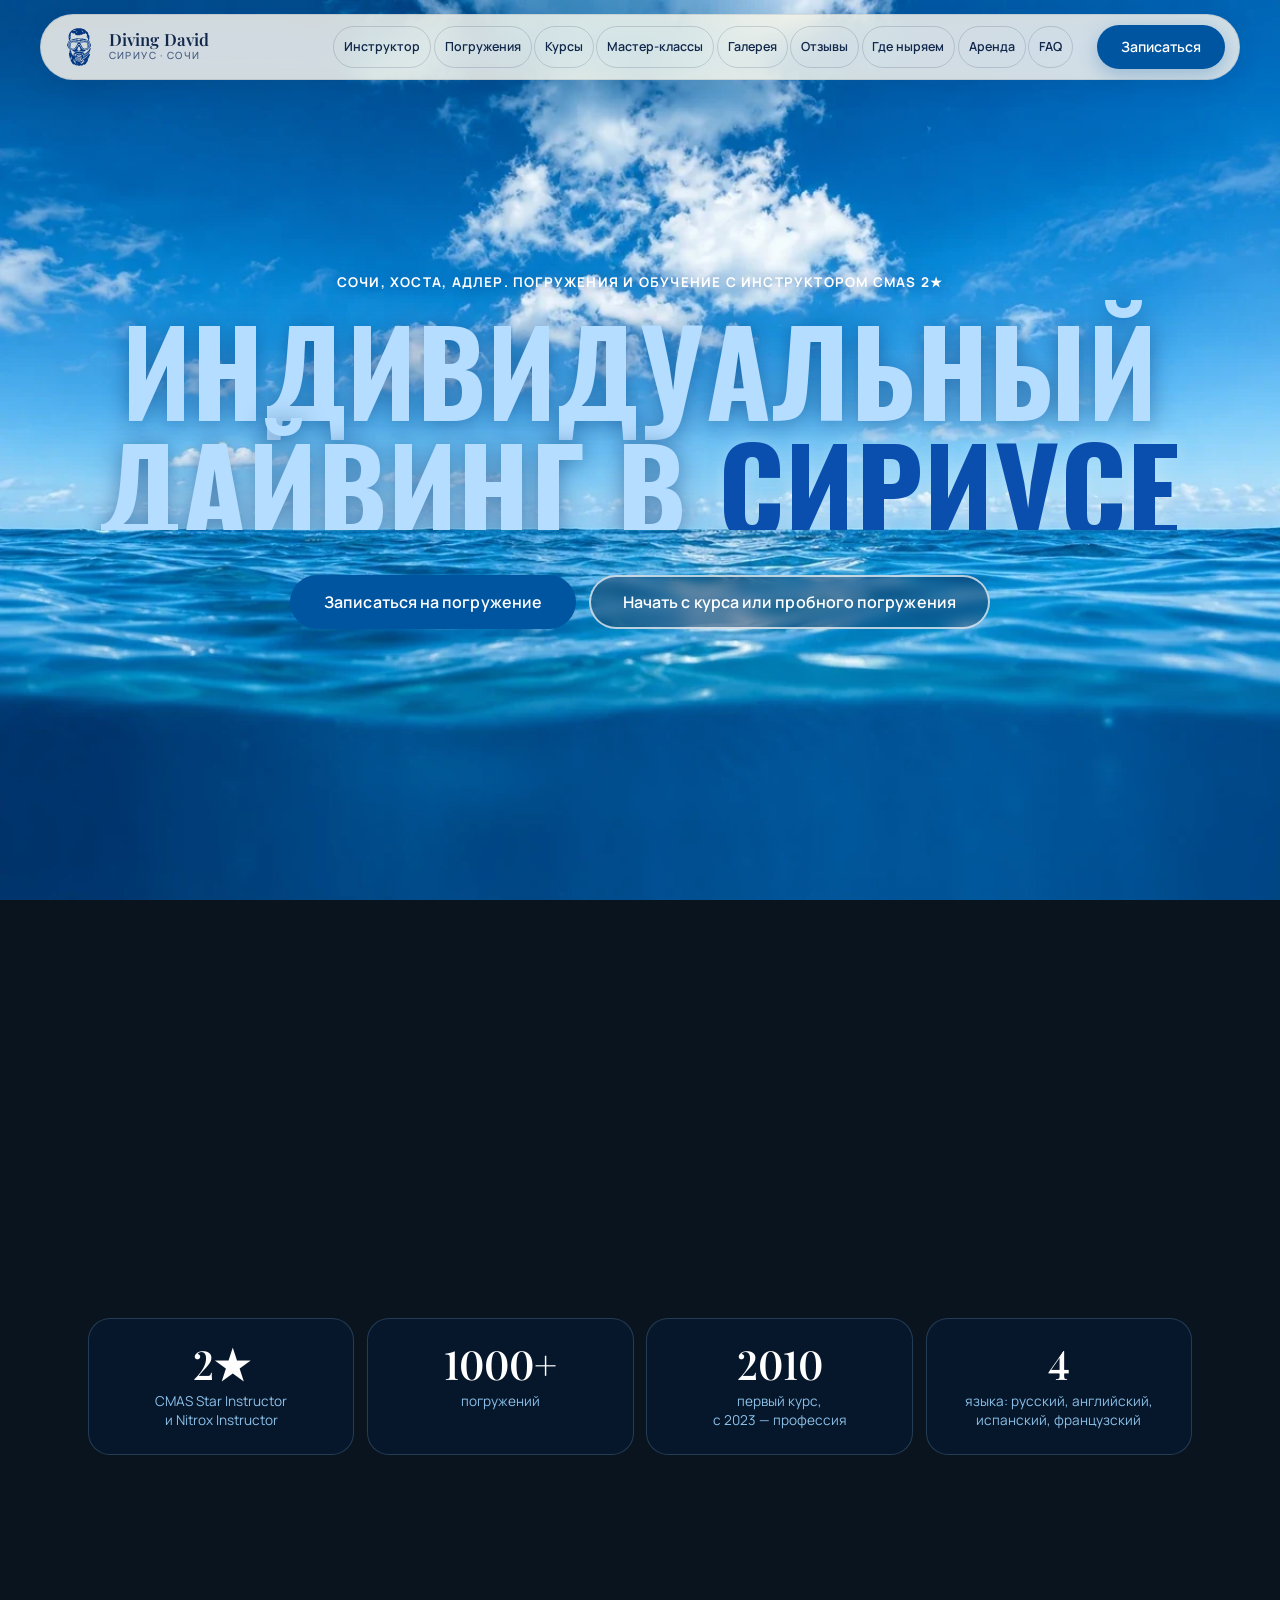
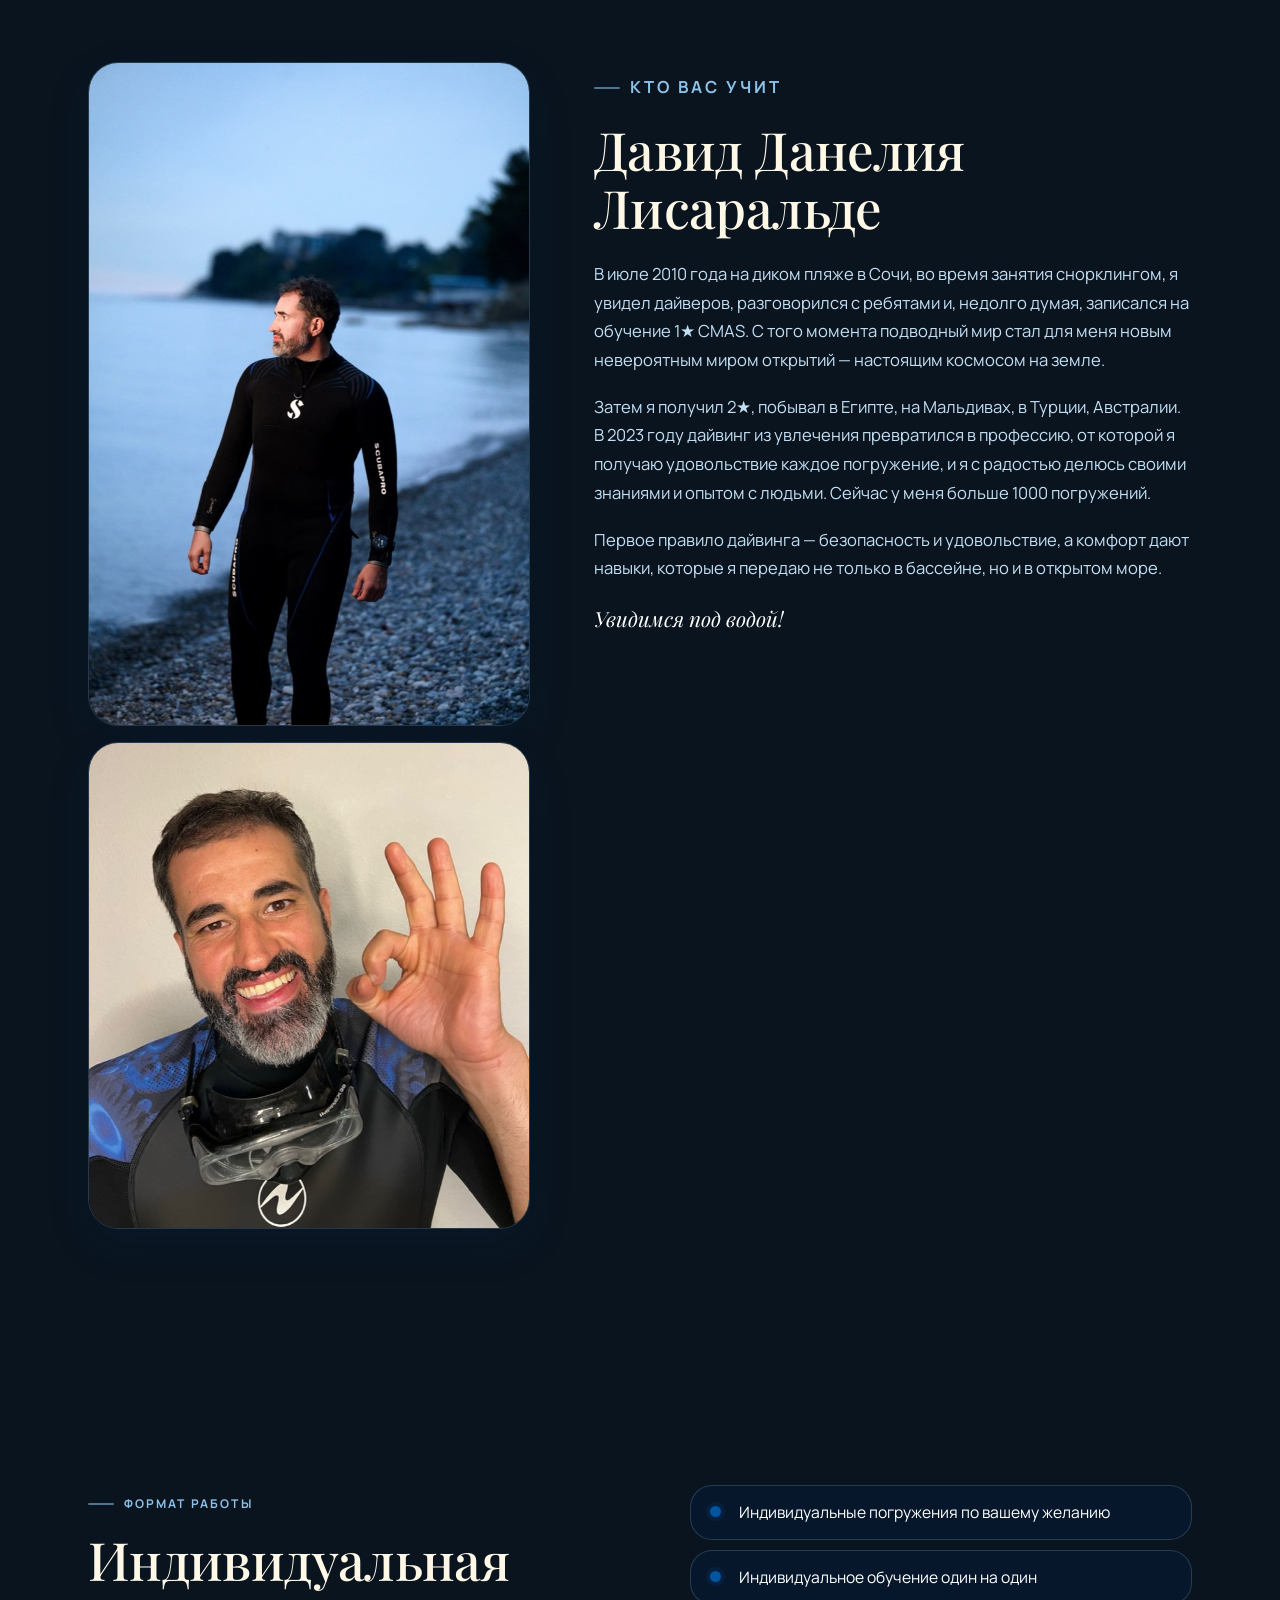
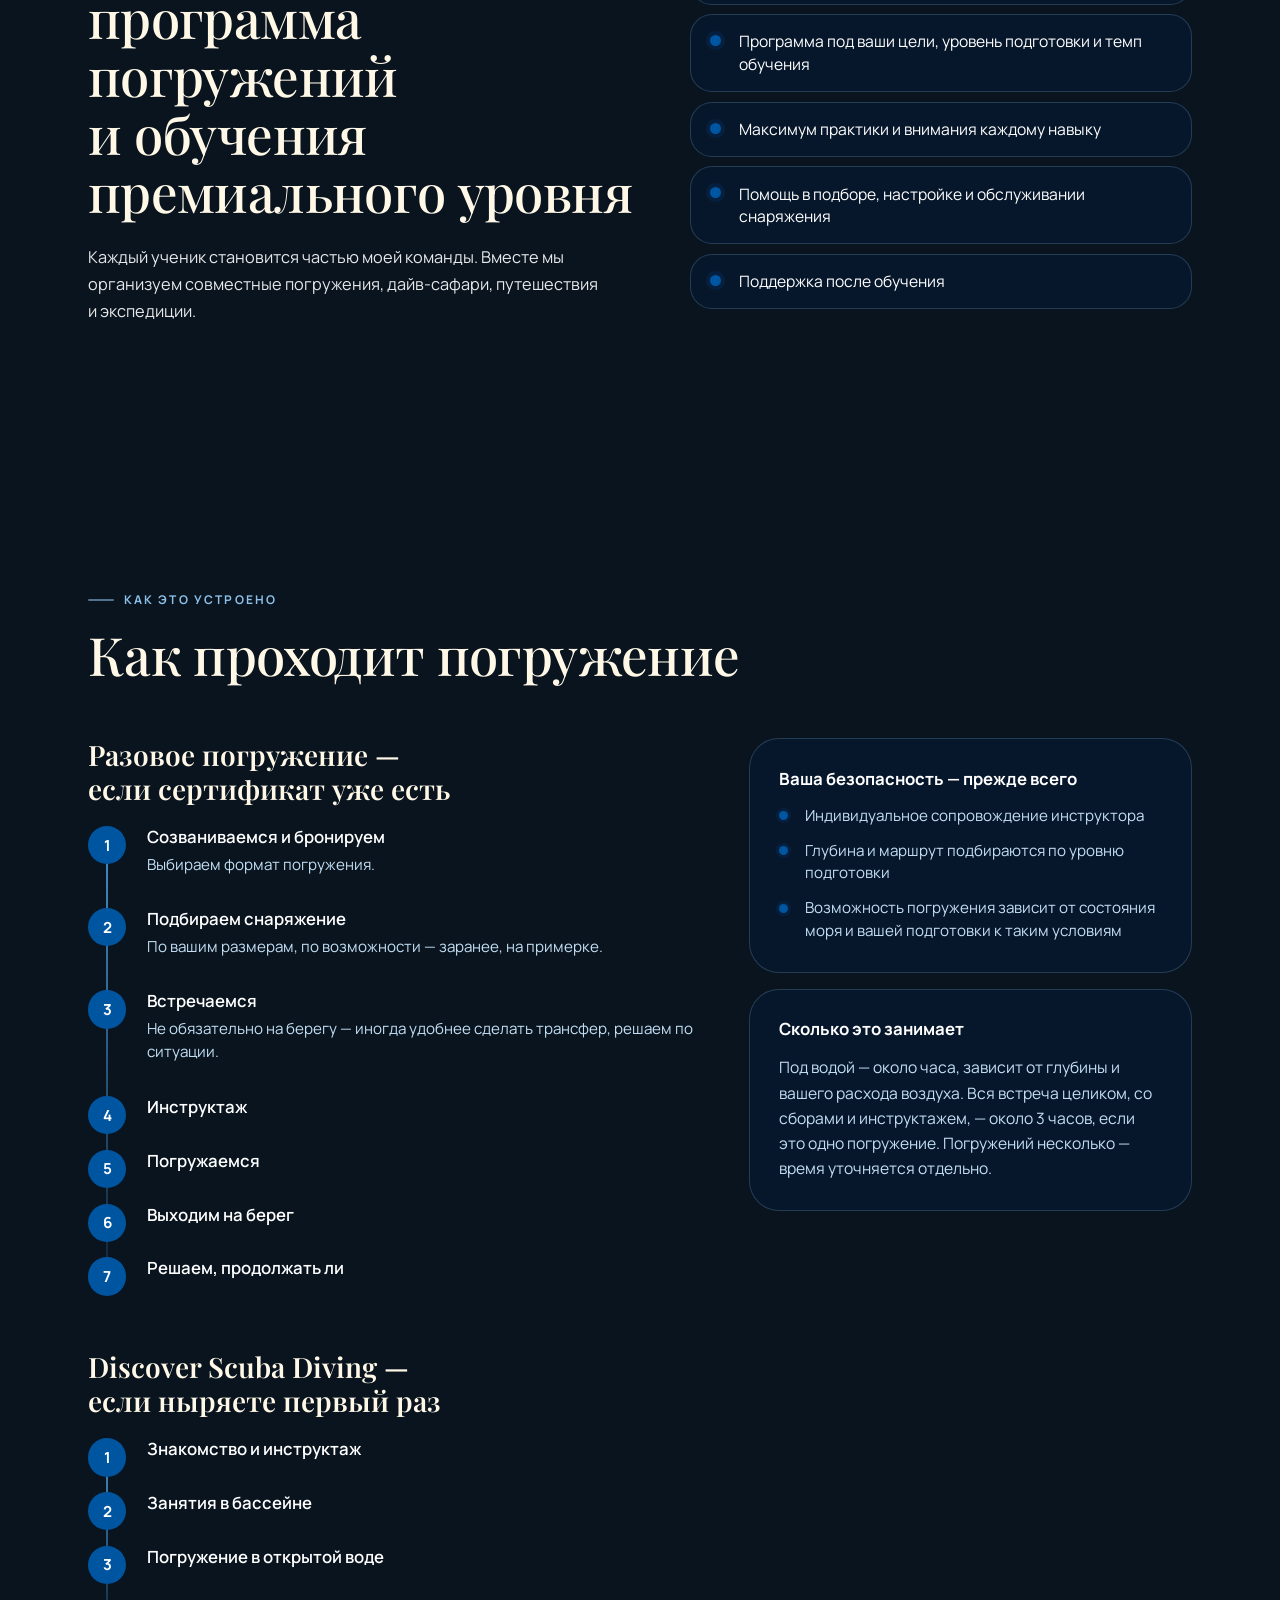
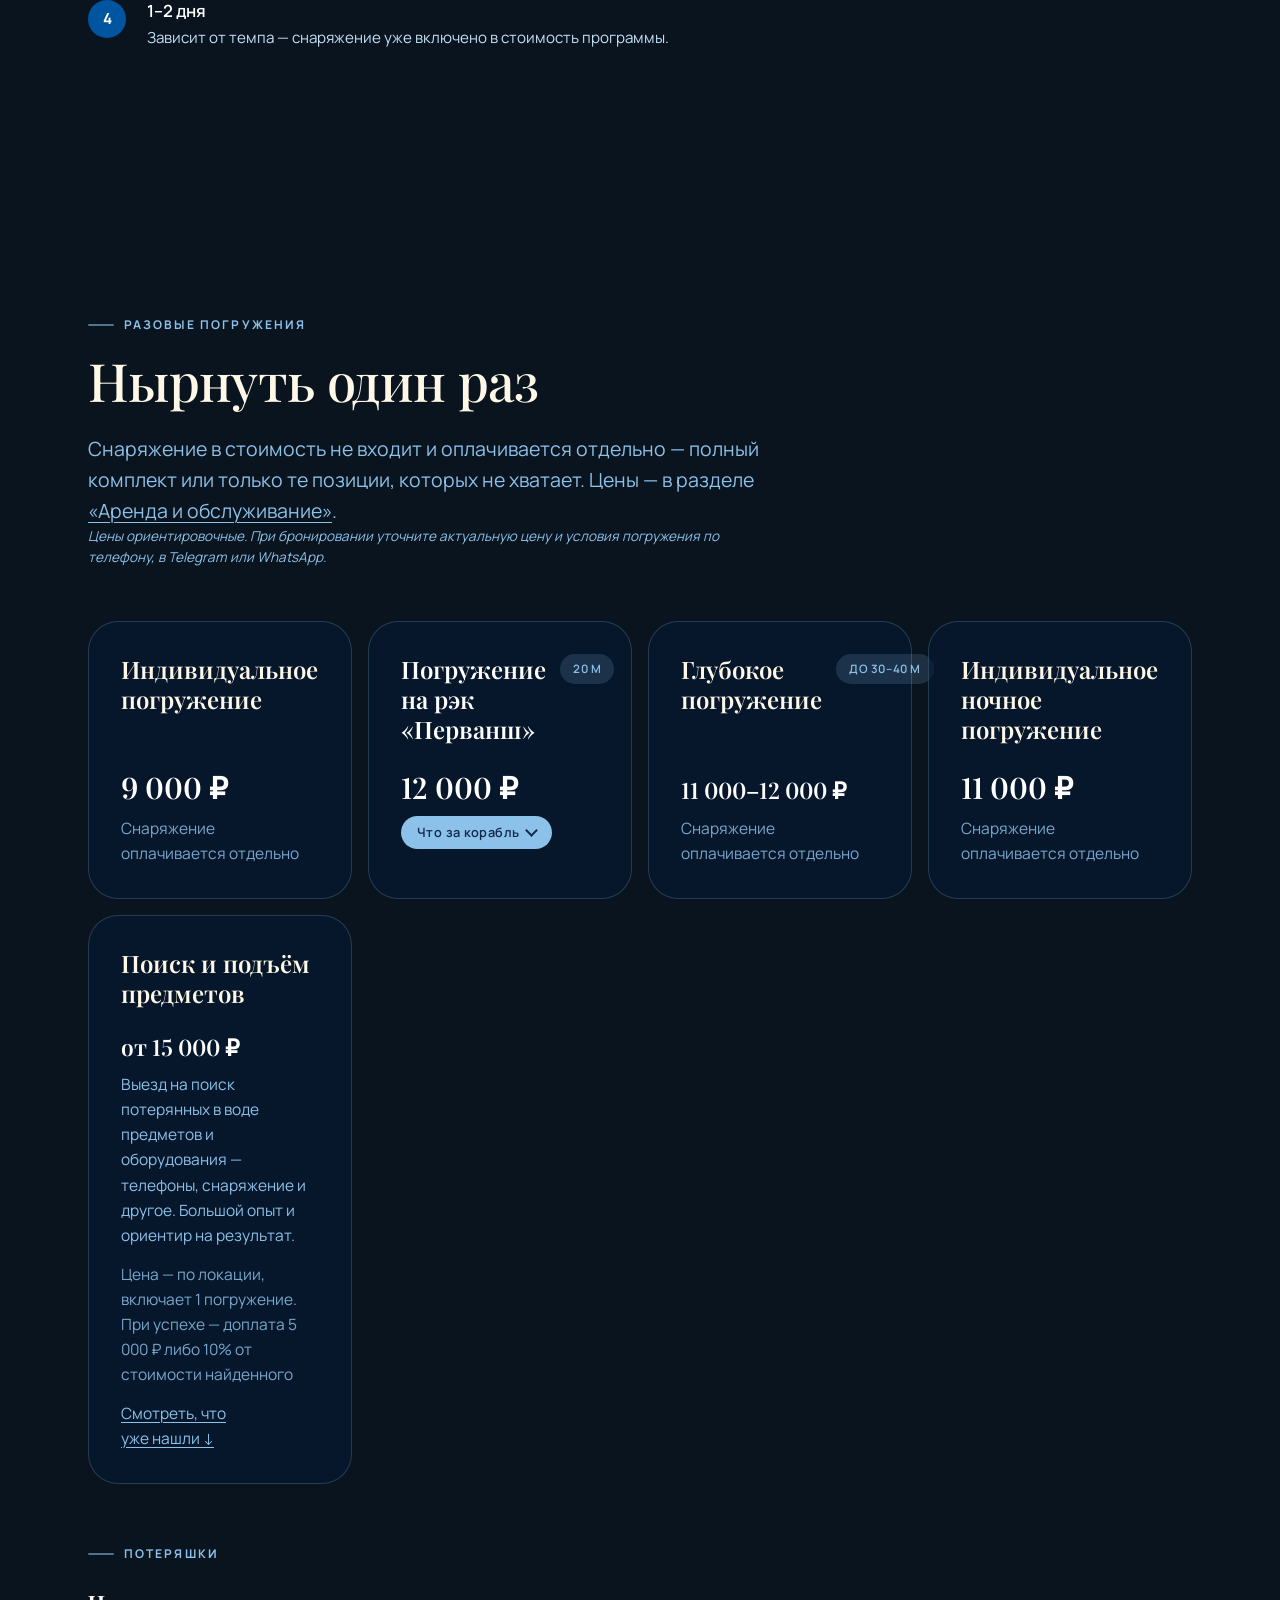
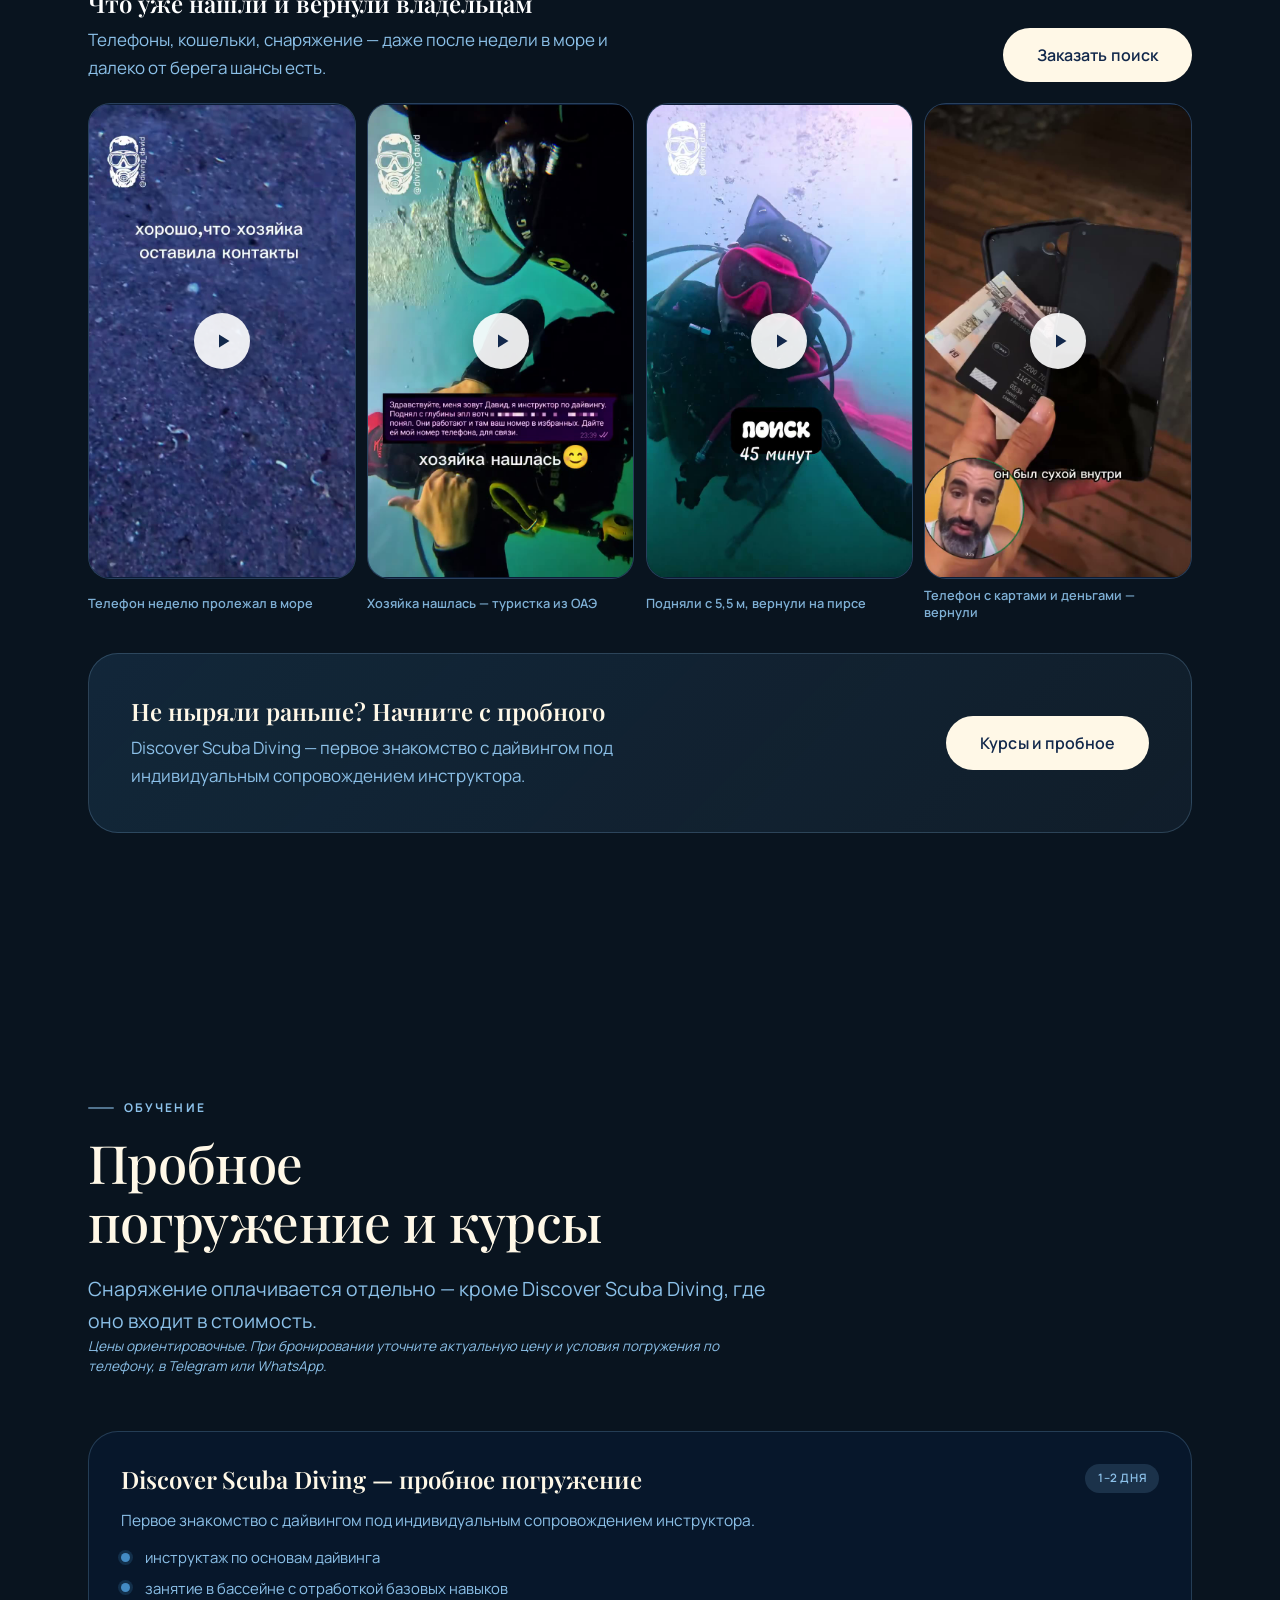
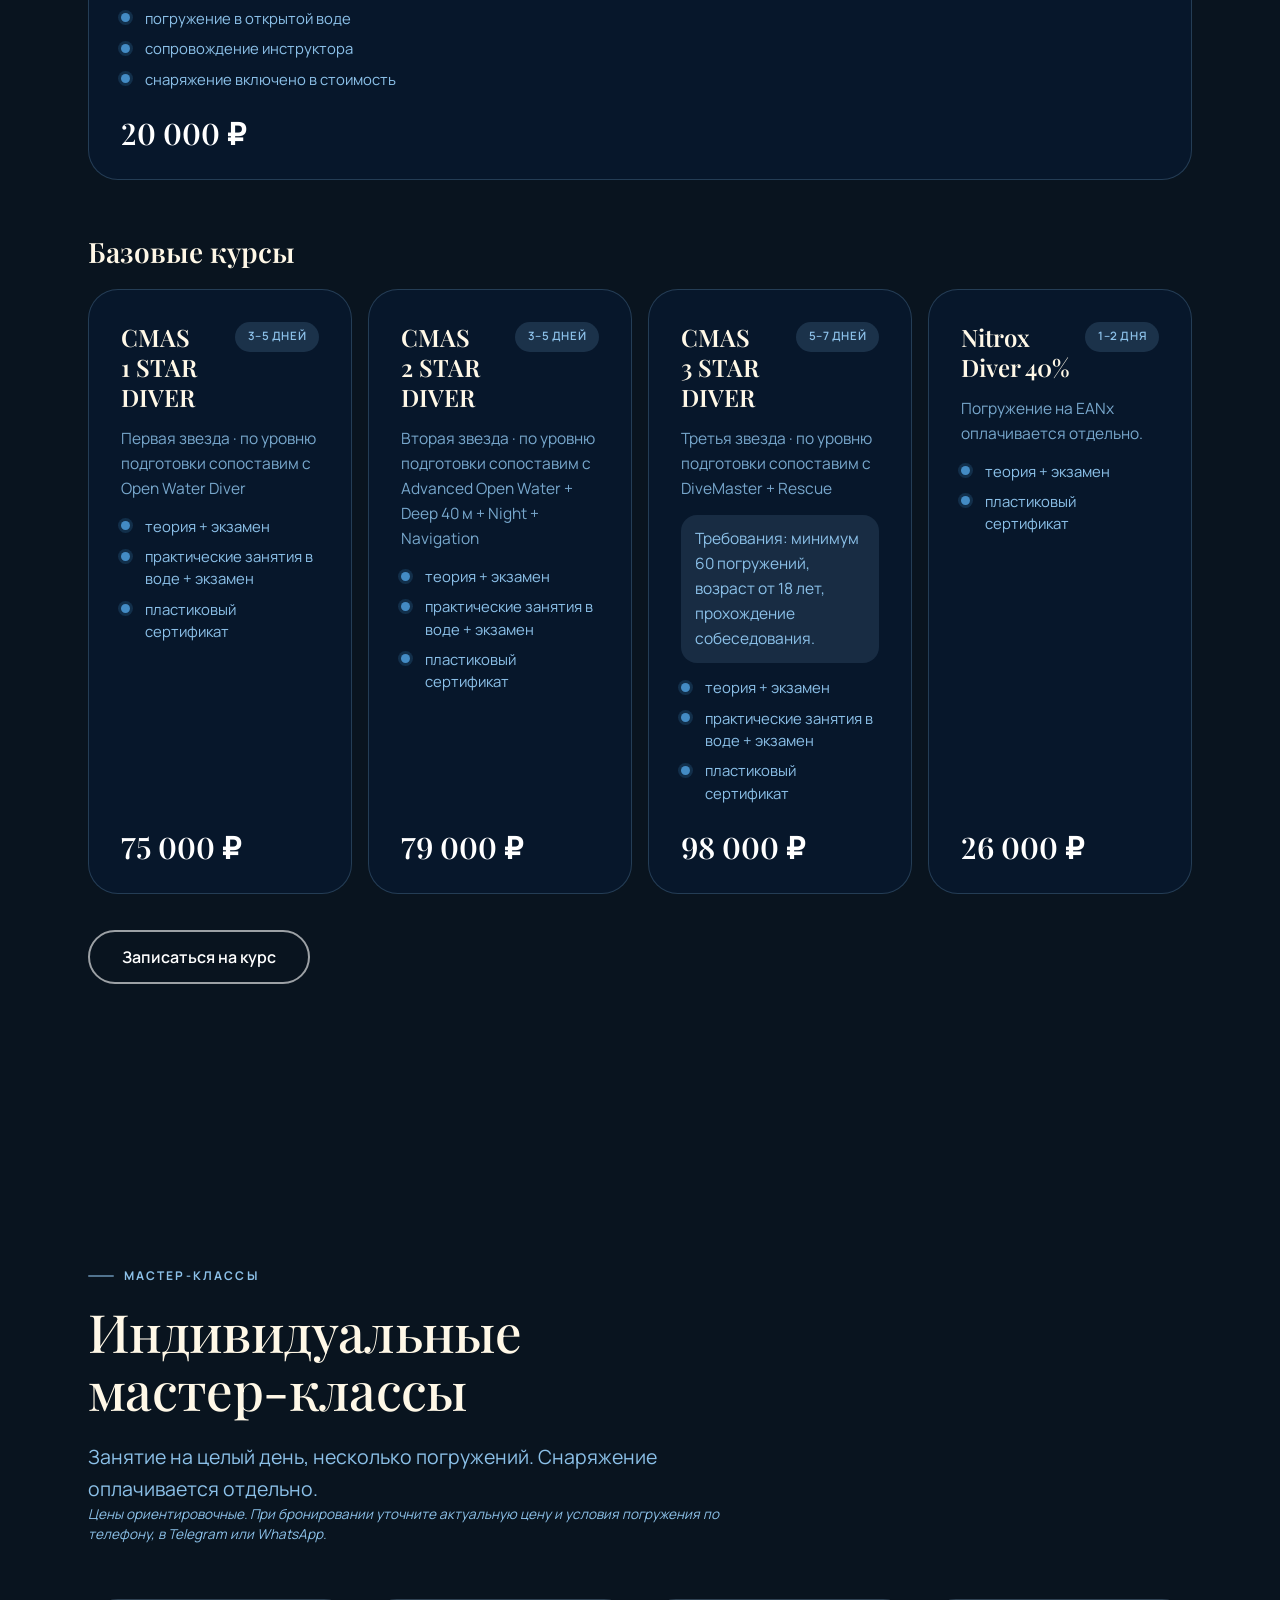
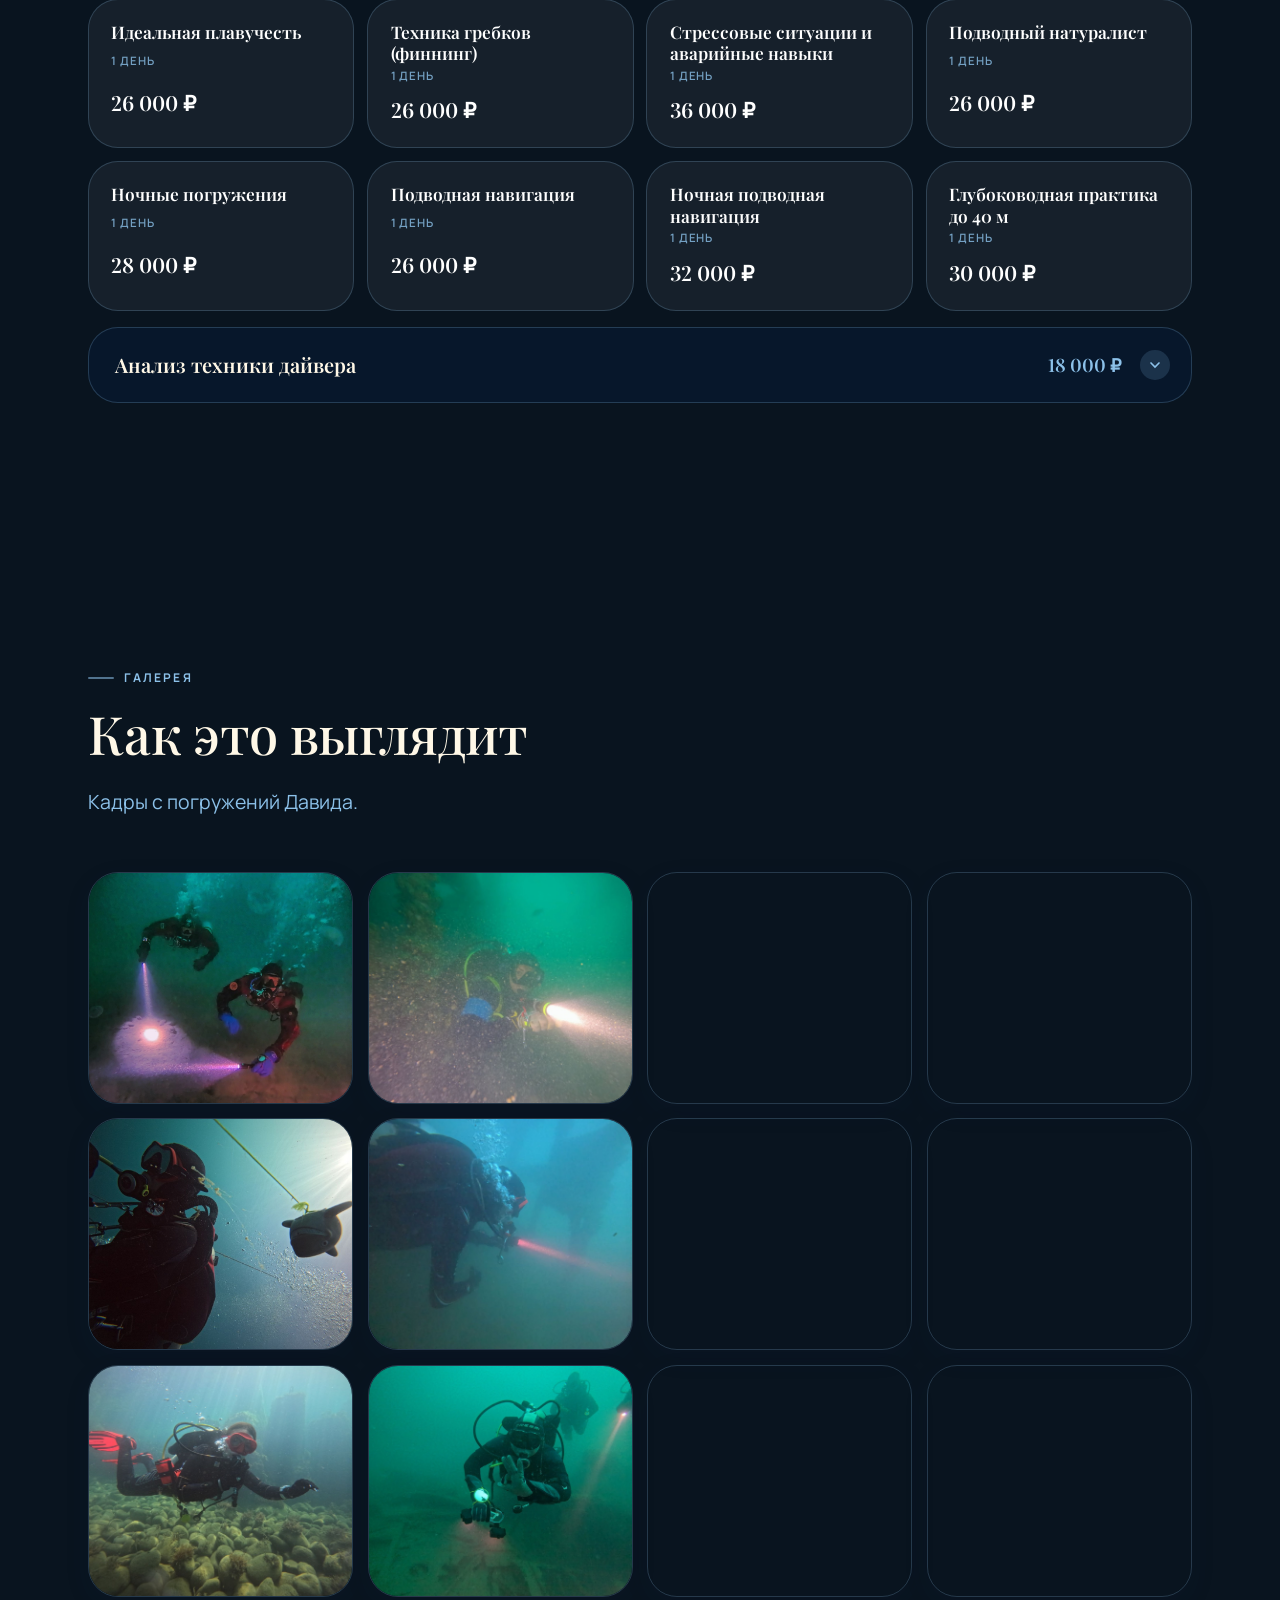
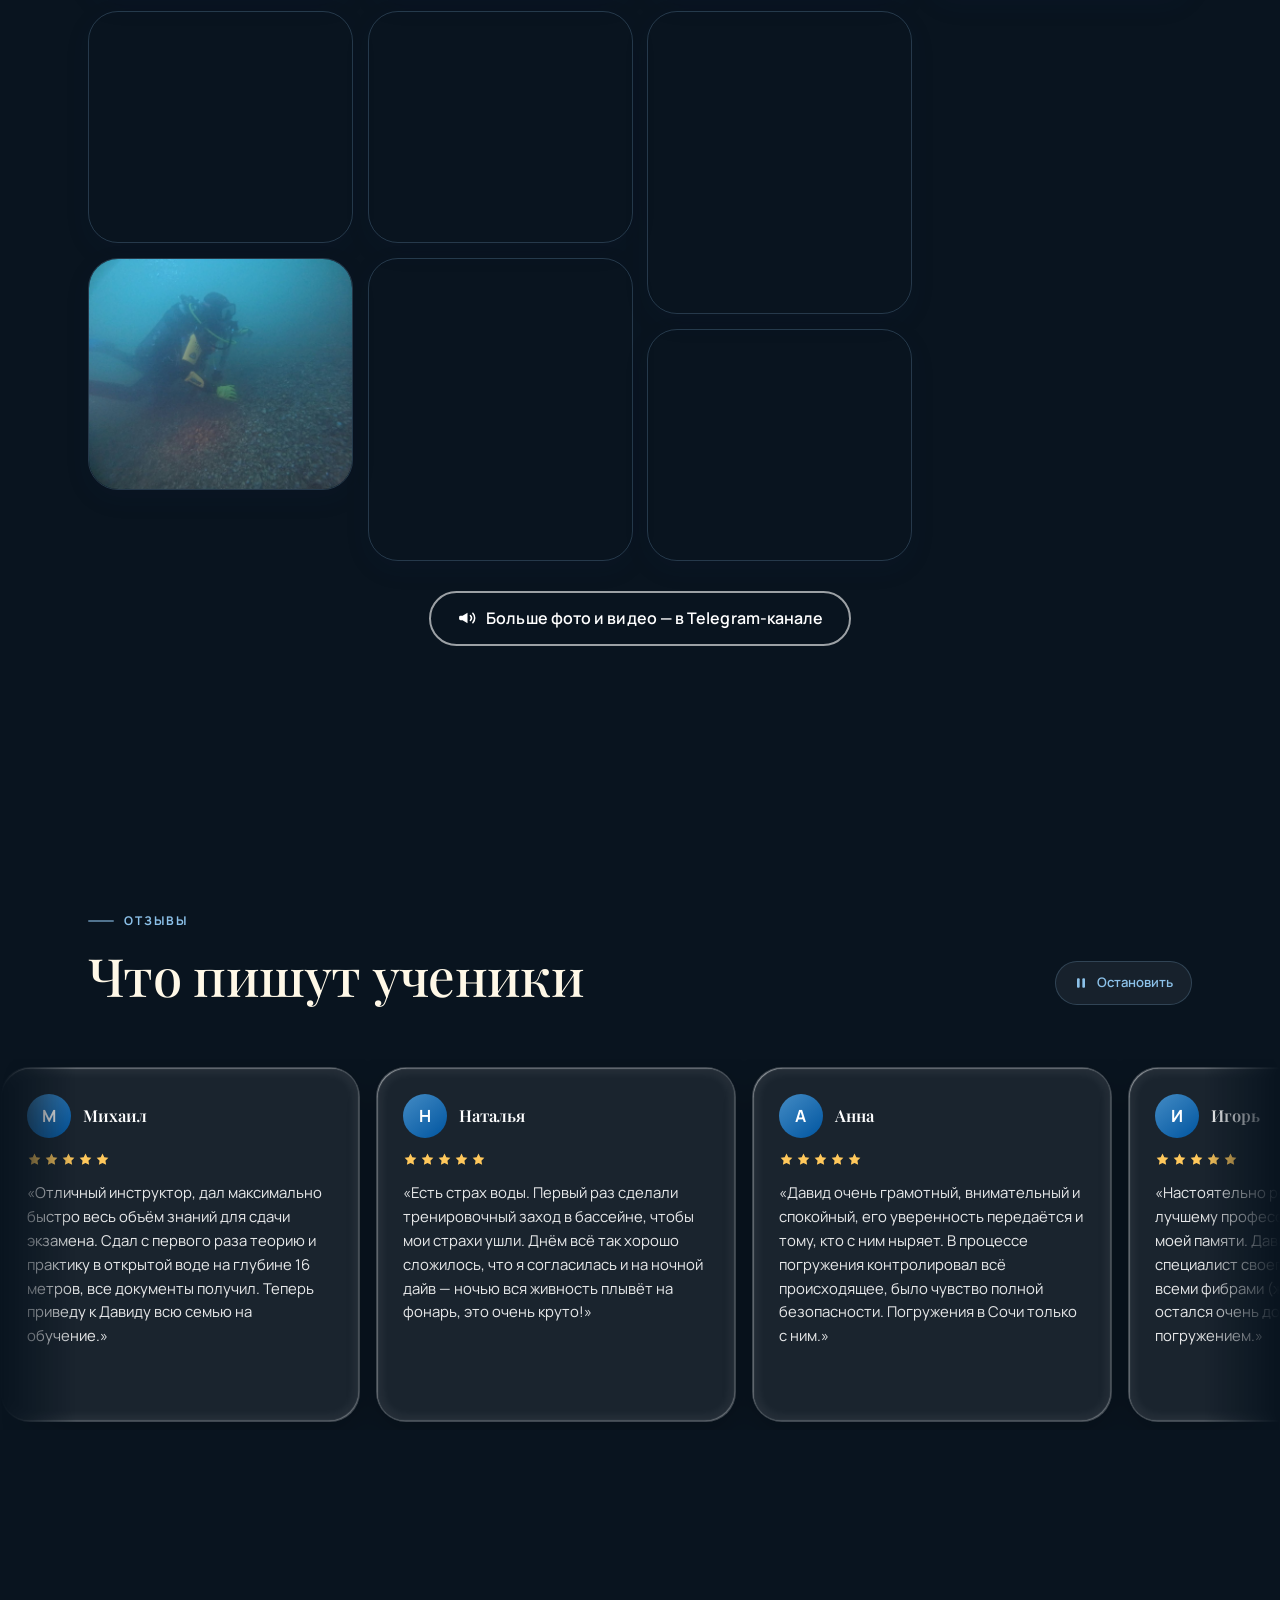
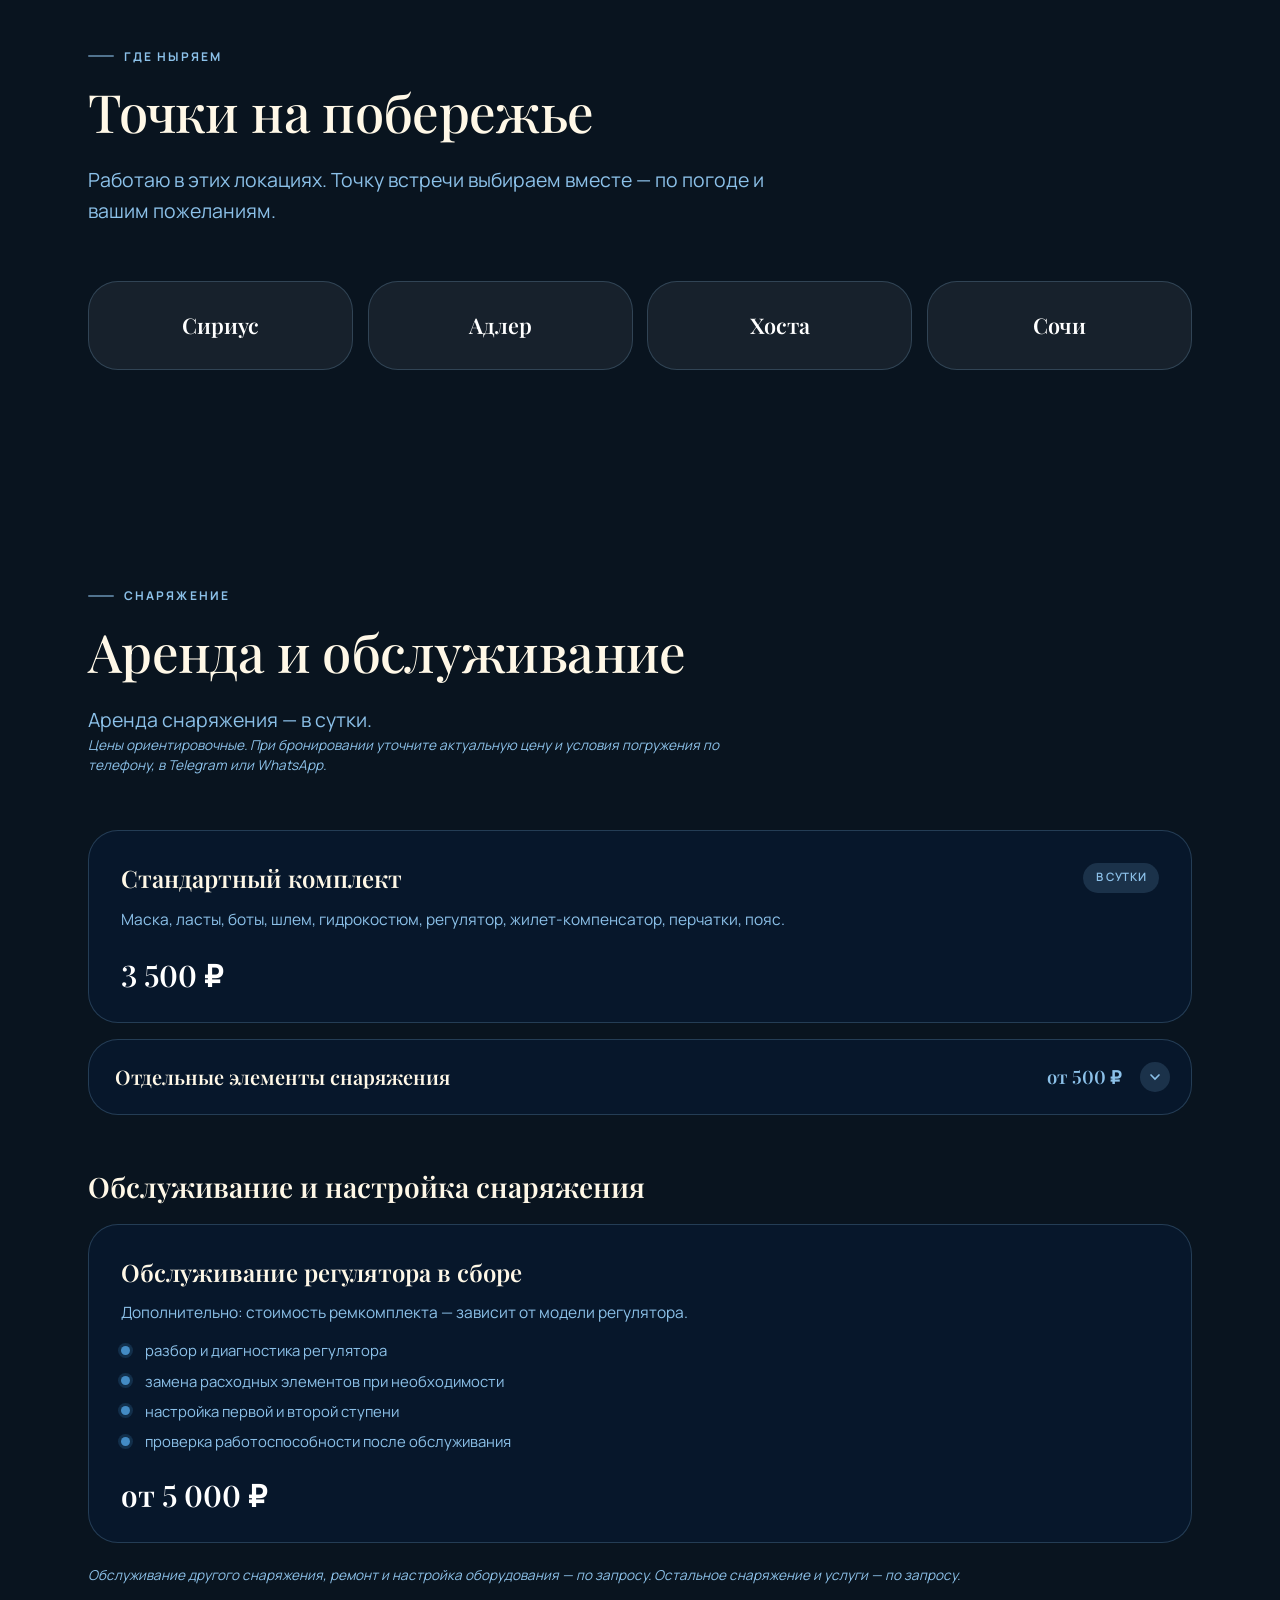
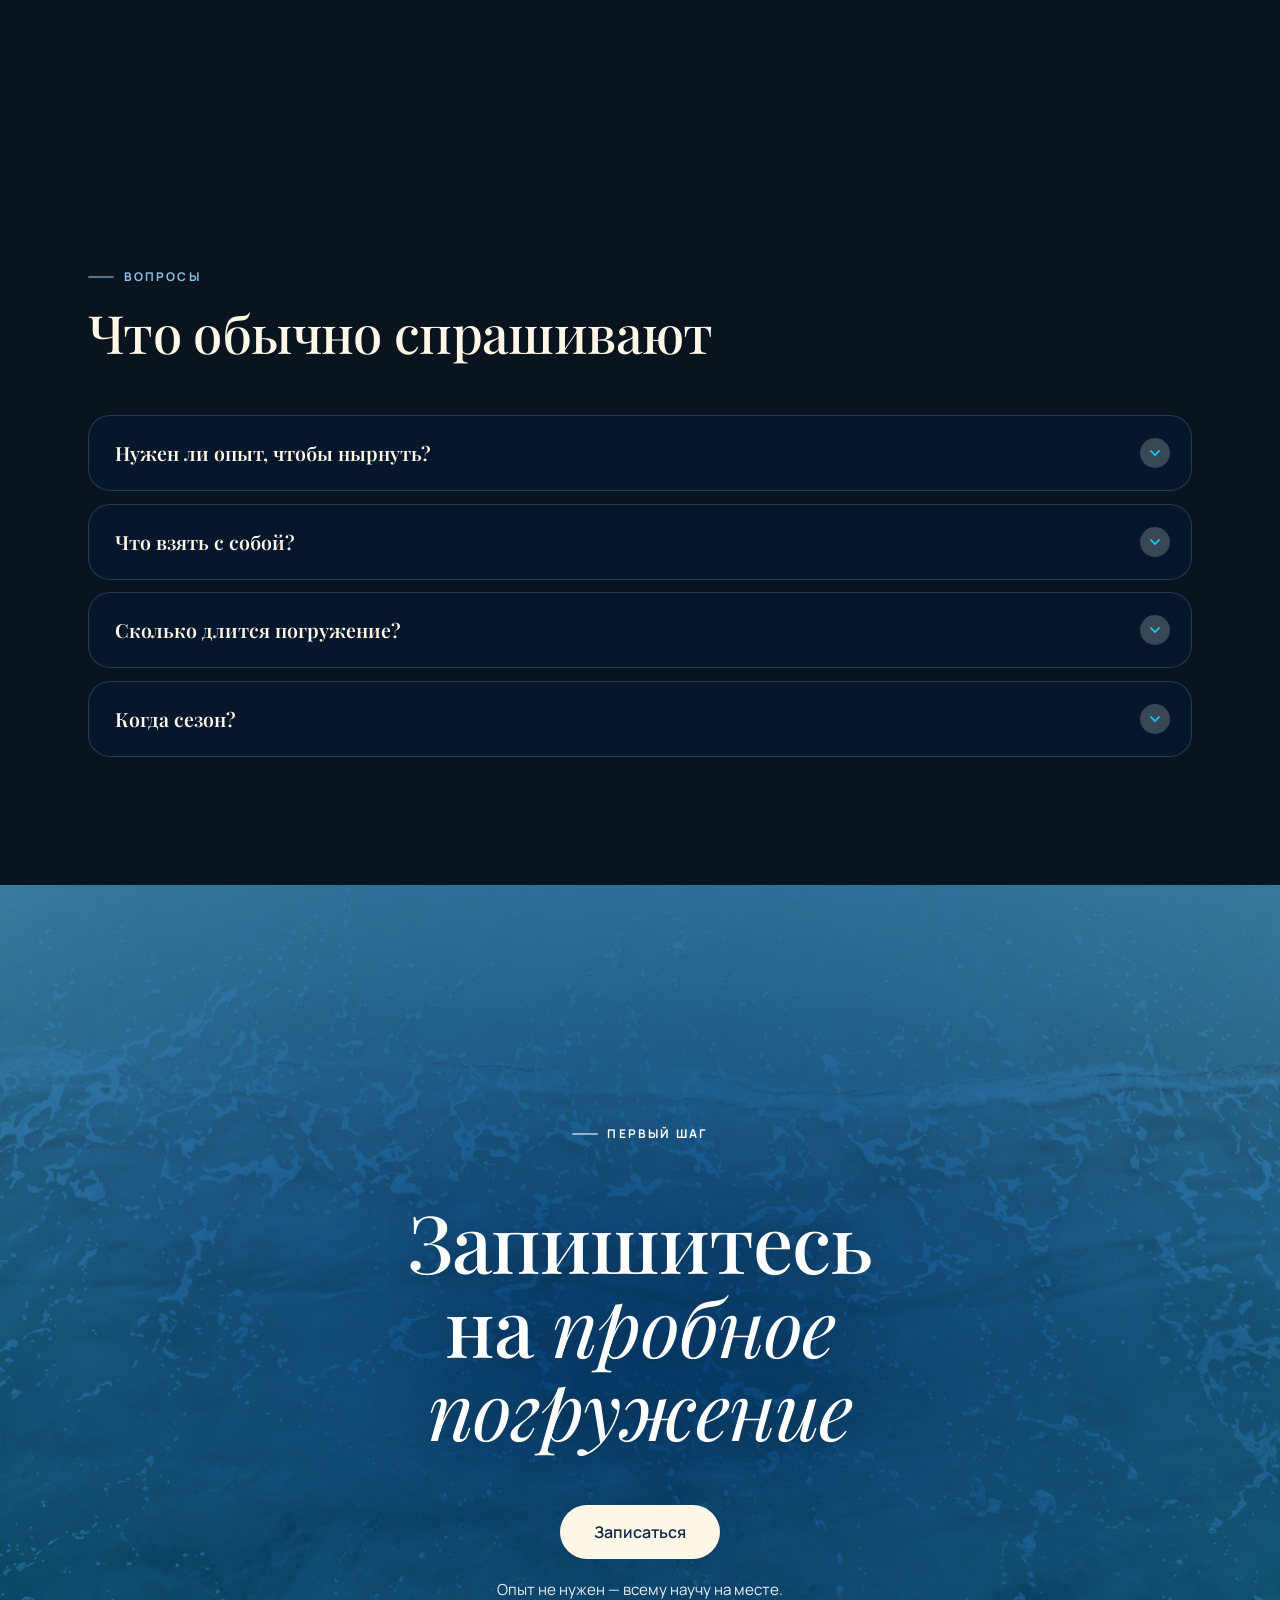
==== demo/index.html @ 8f407cdf "Демо «Погружение»: фон-погружение, шкала глубины, волна перед записью Co-Authored-By: Claude Opus 5." ====
<!DOCTYPE html>
<html lang="ru">
<head>
<meta charset="utf-8">
<meta name="viewport" content="width=device-width,initial-scale=1,viewport-fit=cover">
<title>Дайвинг в Сириусе и Сочи — индивидуальные погружения и курсы CMAS | Diving David</title>
<meta name="description" content="Индивидуальные погружения и обучение дайвингу в Сириусе, Сочи, Хосте и Адлере. CMAS 2★ Instructor, Nitrox Instructor, 1000+ погружений. Цены от 9 000 ₽.">
<meta name="theme-color" content="#12284B">
<!-- Демо для согласования с Давидом: в поиск не отдаём. -->
<meta name="robots" content="noindex,nofollow">

<meta property="og:type" content="website">
<meta property="og:locale" content="ru_RU">
<meta property="og:title" content="Дайвинг в Сириусе без группы — Diving David">
<meta property="og:description" content="Индивидуальные погружения и курсы CMAS в Сириусе, Сочи, Хосте и Адлере.">
<!-- Картинка превью в мессенджерах обязана быть полным адресом, не «img/hero.jpg»:
     иначе Telegram и WhatsApp не находят её и показывают ссылку без картинки.
     Когда подключим домен divingdavid.ru — заменить здесь и в og:url ниже. -->
<meta property="og:url" content="https://vladnes7.github.io/DavidDive/">
<meta property="og:image" content="https://vladnes7.github.io/DavidDive/img/hero.jpg">
<meta property="og:image:width" content="1280">
<meta property="og:image:height" content="719">
<meta name="twitter:card" content="summary_large_image">

<link rel="icon" href="../img/logo-duo.svg" type="image/svg+xml">
<link rel="apple-touch-icon" href="../img/logo-duo.svg">

<link rel="preconnect" href="https://fonts.googleapis.com">
<link rel="preconnect" href="https://fonts.gstatic.com" crossorigin>
<!-- Шрифты подключены здесь, а не через @import внутри styles.css: из CSS браузер
     узнаёт о них только после загрузки стилей, и текст дольше стоит без шрифта. -->
<link rel="stylesheet" href="https://fonts.googleapis.com/css2?family=Manrope:wght@400;500;600;700;800&family=Playfair+Display:ital,wght@0,400;0,500;0,600;0,700;1,400;1,500&display=swap">
<link rel="preload" as="image" href="bg/0.webp" fetchpriority="high">
<link rel="stylesheet" href="../styles.css?v=1e15b6ea">
<link rel="preload" as="font" type="font/woff2" href="fonts/oswald-cyrillic.woff2" crossorigin>
<link rel="stylesheet" href="wave.css?v=2">
<link rel="stylesheet" href="dive.css?v=6">
<script>document.documentElement.className+=" js-dive"</script>
</head>
<body class="dive">

<div class="dive-bg" aria-hidden="true">
  <div class="dive-bg__track">
    <img src="bg/0.webp" alt="" width="1200" height="1200" decoding="async" fetchpriority="high">
    <img src="bg/1.webp" alt="" width="1200" height="2108" decoding="async" loading="lazy">
    <img src="bg/2.webp" alt="" width="1200" height="2108" decoding="async" loading="lazy">
    <img src="bg/3.webp" alt="" width="1200" height="2108" decoding="async" loading="lazy">
    <img src="bg/4.webp" alt="" width="1200" height="2108" decoding="async" loading="lazy">
    <img src="bg/5.webp" alt="" width="1200" height="2108" decoding="async" loading="lazy">
    <img src="bg/6.webp" alt="" width="1200" height="2108" decoding="async" loading="lazy">
    <img src="bg/7.webp" alt="" width="1200" height="2108" decoding="async" loading="lazy">
  </div>
</div>
<aside class="gauge" aria-hidden="true">
  <div class="gauge__line"></div>
    <i class="gauge__tick" style="top:0%"><span>0</span></i>
    <i class="gauge__tick" style="top:25%"><span>5</span></i>
    <i class="gauge__tick" style="top:50%"><span>10</span></i>
    <i class="gauge__tick" style="top:75%"><span>15</span></i>
    <i class="gauge__tick" style="top:100%"><span>20</span></i>
  <div class="gauge__mark"></div>
  <div class="gauge__read"><b class="gauge__num">0,0</b><small>м</small></div>
</aside>


<a class="skip" href="#main">Перейти к содержанию</a>

<svg width="0" height="0" style="position:absolute" aria-hidden="true" focusable="false"><symbol id="lg" viewBox="0 0 100 100"><path fill="currentColor" d="M49.4 28.3L52.3 28.3L55.2 28.5L58.1 28.9L61.2 29.5L64.4 30.2L67.7 31.2L71.1 32.5L73.3 33.4L74.4 34L75.3 34.7L76 35.5L76.6 36.4L77 37.2L77.5 39.7L78.1 40.8L78.9 41.6L79.4 42.4L79.6 43.2L79.7 44.3L79.7 45.7L79.6 46.9L79.3 47.9L78.9 48.7L78.3 49.3C78.2 49.5 78.1 49.3 77.8 49.7L76.5 51.8L75.7 52.9L73.8 54.8L72.2 56.2L70.3 57.2L69.1 57.6L67 58.2C66.5 58.3 67 58 66.5 58.4L64.1 60.5L63.1 61.1L62.4 61.4L61.4 61.5L60.1 61.6L58.3 61.3L56 60.7L54.4 60.4L53.6 60.4L51.2 60.8L50.2 60.9L49.3 60.8L47.4 60.5L46 60.5L45.5 60.6L42.4 61.7L41.4 61.9L40.5 62L38.7 61.9L37.9 61.7L37.1 61.3L36.2 60.8L33.3 58.6C32.7 58.2 33.6 58.6 32.8 58.3L28.2 56.8C27.1 56.4 27 56.3 26.6 55.9L25.2 54.8L24.5 53.9L23.9 53.1L23.4 52.2L22.5 50.1L22 49.1L21.3 48.4L20.8 47.7L20.5 47L20.4 45.9L20.3 43.3L20.4 42.7L20.8 41.9L21.9 40.8L22.4 40L23 37.7L23.9 35.8C24.2 35.3 24.8 34.9 25.1 34.6L25.9 33.9L27.5 33L28.1 32.8L29.6 32.4L30.9 32L34.4 30.6L37.6 29.7L39.9 29.2L42.8 28.8L46.2 28.4L49.4 28.3ZM78.6 51.9L78.9 52.1L79.1 52.6L79.1 53.4L78.6 56.4L77.8 58.8L75.8 63.7L75.2 64.7L73.7 67.2L71.2 70.3C70.8 70.8 71.7 69.9 71.2 70.4L68.3 73.2L66.9 74.5L65.9 75.2L64.1 76.2L63.3 76.8L62.8 77.5L62.1 77.9L61.5 78.2L60.2 78.5L59.7 78.7C59.5 78.7 59.8 78.3 59.3 78.9L56.9 82.1L56.2 82.8L55 83.7L53.8 84.3L53 84.6L52 84.9L50.9 85L49.7 85L48.8 84.9L48.1 84.8L46.7 84.2L46 83.9L45.4 83.5L44.6 82.7L43.7 81.7L42.8 80.5L41.9 79L41.3 77.5L40.6 74.8C40.4 74.4 40.4 74.9 40.3 75C40.3 75 40.2 74.8 40.2 75.2L40.1 77.3L40.4 78.7L40.9 80L41.4 81.1L42.6 82.7L43.4 83.5L44.9 84.6L46.5 85.5L47.5 85.9L49.8 86.3L51.7 86.2L53.7 85.9L54.1 85.8L55.4 85.1L55.7 85.1L56.6 85.5L56.9 85.5L57.6 85.2L58.1 84.6L58.6 83.6L59.1 82L59.4 81.2L59.9 80.5L61.1 79.8L63 79.2L64.2 78.5L64.9 77.7L65.9 76.9L67.2 76.1L68.2 75.3L68.9 74.7L71.4 71.5L72.3 70.5L73.3 69.1L75 66.2C75.3 65.7 75 66.1 75.1 66.2L75.4 66.9L75.7 67.2L75.8 67.2L76.1 66.7L76.6 66.3L76.8 66.6L77 67.3L77.1 68.3L77.1 70.4L76.9 71L76.2 72.7L75.2 74.2L74.7 75.8L73.8 79.3C73.6 79.9 73.8 79.3 73.7 79.3C73.7 79.3 73.7 79.5 73.5 79.2L72.8 77.5L72.4 76.9C72.4 76.8 72.3 76.5 72.3 76.9L72.1 79L72.3 81.7L72.2 83L72 84L71.5 85.4L70.2 87.8C69.9 88.3 69.9 88.1 69.8 88.2L69.5 88.2L69.3 87.9L69.2 87.8C69.1 87.8 69.2 87.5 69.1 87.8L68.4 89.9L68 90.9L67.4 91.7L66.7 92.5L65.8 93.2L64.7 93.9L63.3 94.5L62.6 94.7L62.4 94.7L62.3 94.7C62.2 94.7 62.1 94.9 62.3 94.6L63 92.8L63.1 92.5L63 92.3C63 92.2 63.2 92 62.9 92.3L61.5 93.9C61.2 94.2 61.5 93.8 61.4 93.9L60.8 94.5L59.9 95.3L58.1 96.1L56 96.7L55.3 96.8C55.2 96.8 55.1 96.9 55.2 96.7L55.5 95.7L55.4 95.4L54.9 95.5L52.9 96.5L52.1 96.8L51.1 96.9L49.1 96.9L48.4 96.8L47.6 96.5L46.5 96L45.7 95.5L45.2 95L44.3 93.6C44.1 93.4 44.2 93.6 44.2 93.7L44.1 94.3L44.5 96C44.5 96.3 44.3 96.3 44.1 96.4L43 96.1L41.9 95.7L40.8 95.1L39.9 94.4L39.2 93.8L38.6 93L37.8 92.2C37.6 92 37.7 92.2 37.7 92.2C37.7 92.2 37.5 92 37.6 92.3L38.2 94.1C38.3 94.4 38.3 94.5 38.2 94.6L37.6 94.4L36.7 94L35.6 93.3L34.7 92.6L33.5 91.3L33 90.6L31.9 88.7L31.1 86.2C30.9 85.8 31 86.2 30.9 86.2L30.9 86.4L30.9 86.8L30.7 87.3L30.5 86.9L30 86.1L29.7 85L29.3 83.5L29.1 82.2L29.1 81.1L29.3 79.9L29.2 78.2L28.9 77.4L28.5 76.8C28.4 76.7 28.3 76.7 28.2 77L27.9 78.8L27.8 79.1L27.6 79.2C27.6 79.3 27.8 80.6 27.4 79.2L25.5 71.3L24.9 68.1L24.9 65.9L25.2 63.5L25.5 62.3L25.9 61.3L26.5 60.4L26.8 59.4L26.8 58.2L27 57.6L27.2 57.5L27.6 57.6L27.9 57.9C28.2 58 29.1 58.2 29.5 58.5C29.8 58.9 30 59.2 30.1 59.8L30.6 62L31 63.6L31.4 64.9L31.9 66.2L32.7 67.5L33.3 68.5L33.9 69.1L34.6 70.2L34.8 71.1L34.8 73.1C34.8 73.4 34.8 73.2 34.9 73L35.4 72.1L36.1 68.8L36.5 67.3L36.9 66.4L37.3 65.8L37.8 65.2C37.9 65.1 37.6 65.3 37.8 65.1L39 64.2L40.6 63.2L43 62.3L44.2 62L45.2 61.8L46.9 61.7L48.9 62.1L50.1 62.2L51.4 62.1L53.9 61.6C54.4 61.5 53.9 61.5 54.5 61.6L57.4 62.4L59.7 63.4L62.6 64.7L64 65.5C64.2 65.7 63.9 65.7 63.9 65.8L63.5 66.1L62.2 66.9L61.4 67.2L59.7 67.6L58.9 67.6L58 67.5L57.3 67.3L55.8 66.8L54.5 66.4L51.2 65.8L49.5 65.7L46.8 65.8L45.7 66L43 66.7L41.9 67.1L40.7 67.9L40.2 68.3L39.8 69.1L39.3 70.2L39.1 71.2L39.1 72.3L39.4 73L40.1 73.6L40.5 73.8C40.6 73.9 40.5 74.1 40.6 73.8L41.1 72.1L41.5 71.1L42.1 70.2L42.9 69.3L43.9 68.4L44.9 67.7L45.9 67.3L47.1 66.9L48.4 66.7L49.9 66.7L51.6 66.7L53.1 66.9L54.5 67.2L55.5 67.5L56.1 67.8L57.2 68.6L58 68.8L59.1 68.8L60.2 68.6L61.5 68.2L63.1 67.6L64.9 66.8L66.7 65.7L68.4 64.4L70.3 62.8L72.3 60.8L73.8 59.3L74.7 58.1L76.3 55.3C76.6 54.8 76.1 55.7 76.4 55.3L77.7 52.7L78.1 52.1L78.6 51.9ZM32.1 33.3L29.5 33.7L28.7 33.9L27.3 34.5L26.5 35L25.5 35.9L24.8 36.9L24.2 38L23.9 39.2L23.6 40.6L23.5 42.3L23.5 44.2L23.6 46L24 49.1L24.3 50.3L25 51.8L26.3 53.7L27 54.4L27.6 54.8L29.1 55.6L30.4 56.1L33.4 56.8L34.2 56.9L36.6 57L37.8 56.8L39.1 56.5L40 56.2L40.6 55.8L41.3 55.3L42.5 53.9L43 53.2L44.3 50.8L44.8 50L45.3 49.7C45.5 49.6 45.6 49.8 46 49.1L47.7 46L48.7 44.5L49 44.2L49.4 44L50.4 43.8L50.7 43.9C50.9 44 51.2 44.1 51.6 44.6L52.9 46.7L56.4 52.8C57.1 53.9 56.9 53.3 57 53.5L57.1 53.8L57.4 54.2L58.6 55.3L59.2 55.7L60 56.2L62 56.8L62.6 56.9L63.8 57L65.4 56.9L67 56.7L68.3 56.4L69.7 56L71.1 55.3L72.2 54.7L73.6 53.6L74.6 52.3L75.6 50.6L75.9 49.6L76.1 48.3L76.4 46.6L76.5 44.8L76.5 41.4L76.1 39.1L75.9 38.4L75.2 36.8L74.7 36L74.1 35.4L73.4 34.8L72.6 34.3L71.6 33.9L70.4 33.6L68.3 33.3L63.6 33.3L61.2 33.4L59.2 33.6L55.6 34.1L53.2 34.7L50.4 35.8C49.9 35.9 50.6 36 50 35.8L47.2 34.8L45.4 34.4L41.8 33.8L37 33.3L34.3 33.2L32.1 33.3ZM34.9 34.6L40.1 34.8L41.9 35L45 35.6L46.2 36L47 36.4L47.7 36.9L48 37.5L48.3 38.2L48.5 38.5L48.9 38.6L49.5 38.7L50.5 38.4C50.7 38.4 50.7 38.3 50.5 38.3L49.4 38C49.2 38 49.4 37.9 49.5 37.9L49.8 37.7L50.5 37.8L50.7 38L50.9 38.4L51.1 38.5L51.4 38.6L51.7 38.2L52.1 37.5L52.6 36.8L53.3 36.2L54.3 35.8L55.5 35.5L58.7 34.9L61.4 34.7L66.1 34.6L68.2 34.7L70.5 35L71.2 35.2L72.5 35.8L73.1 36.2L74 37.2L74.3 37.8L74.9 39.5L75.1 40.7L75.3 43.6L75.3 44.7L75 47.7L74.8 49L74.5 49.8L73.7 51.5L73.1 52.3L72.5 53L71.2 54L70.1 54.6L69.3 54.9L68.2 55.2L66.3 55.6L64.1 55.7L63.1 55.7L62.3 55.6L61.5 55.4L59.9 54.6L59.4 54.2L57.9 52.7L56.3 50.1L53.8 45.8L52.3 43.4C51.9 42.9 51.9 42.9 51.7 42.8L51.1 42.4L50.6 42.3L49.9 42.3L49.1 42.4L48.4 42.8L47.7 43.4L47.1 44L46.6 44.8L44.6 48.7C44.2 49.4 44.8 48.2 44.5 48.7L42.4 52.2C42 52.9 42 52.6 41.9 52.8L41.6 53.2L41.1 53.7L40.2 54.5L39.1 55.1L38.1 55.5L36.6 55.6L34.8 55.6L32.9 55.4L30.9 55L29.5 54.4L28.5 53.9L27.7 53.3L27.1 52.7C26.8 52.4 26.6 52.2 26.3 51.7L25.4 49.2L25 47.7L24.8 46.2L24.7 42.8L24.8 41.1L25.1 39.7L25.4 38.5L25.8 37.6L26.3 36.9L26.9 36.3L27.9 35.8L29.2 35.3L30.8 34.9L32.6 34.7L34.9 34.6ZM47.8 3L53.6 3.1C54.9 3.1 55.2 3.3 55.7 3.4L56.5 3.7L58.5 4.6C58.9 4.8 58.3 4.5 58.7 4.6L61.3 5.3L62.8 5.9L64.4 6.6L65.7 7.4L67.3 8.8C67.6 9 67.3 8.9 67.3 8.9L67.1 9L66.7 8.7L66 8.6L65.8 8.7C65.8 8.7 65.5 8.6 66 8.9L68.4 10.4L69.8 11.4L71.7 13.2C72.1 13.8 72.2 14.2 72.4 14.6L72.8 15.5L73.2 17.1L73.4 19.1L73.7 20.3L73.9 20.5L74.2 20.5L74.6 20.1L74.9 20C75 20 75 19.8 75.1 20.2L75.7 22.2L75.9 23.6L76 25.2L75.9 27.3L75.3 31.8L75.1 32.9L74.9 33.4L74.8 33.5L73.9 33C73.7 32.8 73.5 33.1 73.3 32.4L72.3 28.9L72 28.3L71.5 27.7L71 27.4L70.3 26.7L69.8 26L69.4 24.9L69.4 24.2L69.6 22.5L70 20.7L70 20.2L69.7 19.2L69.2 18.2L68.7 17.8L68 17.3L67.5 16.8L67.2 16.1L66.8 15.5L66.3 15L65.7 14.6L65.1 14.3L65 14.6L65.6 15.4L65.9 16L65.7 16.2L65.1 16.4L64.1 16.6L61.2 17.3C60.7 17.5 61.2 17.4 61 17.3L60.3 16.5C60.2 16.4 60.4 16.2 60.2 16.5L59 17.9L58.3 18.5L57.3 19.3L56.4 19.8L55.7 20.1C55.5 20.1 55.4 20.2 55.4 20L55.6 18.8L55.5 18.3L55.4 18L55.3 18L55.1 18.4L54.7 18.8L54.1 19.4L53.4 19.9L52.6 20.3L51.5 20.7L50.2 20.9L48.7 20.9L47.2 20.9L45.6 20.7L44.2 20.5L43.1 20.2L42.3 19.9L41.6 19.6L40.7 18.9L40.3 18.3L40 17.8L39.8 17.1L39.7 16.2L39.7 15.1L39.5 14.9L39.1 15.4L38.2 17C38 17.2 38.2 17.1 38.1 17L37.6 16.1L37 14.6L36.9 14.2C36.8 14.1 36.8 13.8 36.8 14.2L36.4 16.3L36.2 16.8L35.8 16.9L35.2 16.6L34.3 15.9L32.5 14.1C32.1 13.8 32.3 14.1 32.2 14L31.8 13.6L31.5 13.6L31.2 13.8L30.8 14.2L30 15.6L29.6 16.5L29.3 17.5C29.3 18 29.1 18.3 29.1 19.4L29.6 24.2L29.6 25.5L29.5 26.6L29.3 27.5L28.9 28.8L28.1 30.5L27.6 32C27.4 32.4 27.3 32.4 26.9 32.6C26.6 32.8 26 33.4 25.7 33.3C25.3 33.2 25 32.7 24.8 31.9L24.2 28.4L24 25.5L24.1 23.4L24.2 21.8L24.4 20.7L25.2 18L26 16.1L27.3 13.9L29.8 10.9C30.1 10.3 29.6 10.8 29.6 10.7L29.8 10.4L30.3 9.8L31.6 8.9L33.7 7.6L35.9 6.4L37.6 5.2L38.2 4.9L38.9 4.7L39.8 4.7L39.9 4.6L40.4 4.5L40.5 4.5L40.4 4.5L40.4 4.3L40.7 4.1L41.3 3.8L42.7 3.5L44.9 3.2L47.8 3ZM33.2 36L31 36.3L30 36.5L29.1 36.9L27.8 37.7L27.4 38.2L27 38.8L26.7 39.5L26.3 41.5L26.3 43.2L26.4 45.5L26.6 47.1L26.8 48.2L27.2 49.8L28 51.2L28.9 52.2L29.9 52.9L31.7 53.6L34.3 54.1L35.6 54.2L37.5 54.1L37.9 54L38.9 53.5L39.8 52.8L41.3 50.9L42.9 48C43.2 47.5 42.4 49.2 43 48L46.4 40.8C47 39.5 46.6 40.4 46.6 40.2L46.6 39.6L46.5 38.4L46.4 38.2L45.7 37.6L44.8 37.2L43.5 36.8L41.6 36.4L39.3 36.1L37 35.9L33.2 36ZM60.9 36L57.8 36.4L55 37.1C54.4 37.3 54.4 37.3 54.2 37.5L53.7 38.2L53.5 38.6L53.4 39.7L53.9 41.4L55.7 45.3L56.3 46.4L56.5 46.8L57 47.8C57.1 47.9 56.8 47.3 57.1 47.8L58.7 50.8C59.1 51.3 58.8 50.7 58.9 50.9L59.3 51.6L59.8 52.3L60.3 52.8L60.9 53.3L62.1 53.9L63.4 54.2L64.1 54.2L66.7 54L67.7 53.8L68.6 53.5L69.5 53.1L70.5 52.5L71.4 51.8L72.1 50.9L72.7 50.1L73 49.4L73.3 48.1L73.5 46.4L73.7 44.6L73.6 41.2L73.2 39.4L72.7 38.3L71.9 37.4C71.6 37.1 71.6 37 71 36.8L68.4 36.2L66.1 36L60.9 36ZM49.7 48.8L49.3 49L48.8 49.5L48.2 50.3L47.5 51.5L46.8 53.1L46.3 54.5L46 55.7L45.9 56.6L46 57.3L46.3 57.8L47 58.6L47.4 58.7L49.3 59.1L51 59.1L52.2 58.8L52.8 58.5L53.8 57.5L53.9 57.2L53.8 55.5L53.4 54.2L52.7 52.4L52.2 51.1L51.6 50.2L51.2 49.5L50.8 49.2L50.5 48.9L50.1 48.8L49.7 48.8ZM49.2 76.8L47.8 77.1L47.4 77.3L46.6 78L46.2 78.6L46 79.2L45.9 79.9L46 81.2L46.5 82.1L46.9 82.5L47.8 83L49.3 83.5L50.2 83.5L51.1 83.5L52.7 83.2L53.3 83L53.7 82.8L54.6 82.2L54.9 81.7L55.2 81.1L55.3 80.4L55.2 79.7L55 79L54.6 78.4L54.1 77.9L53.5 77.4L52.8 77.1L52.1 76.9L50.1 76.7L49.2 76.8ZM45.5 29.7L40 30.3L38.9 30.6L38.2 30.8L37.9 31L38.7 31.1L40.5 31L47.6 30.6C48.8 30.5 47.8 30.6 47.9 30.7L48.1 30.8C48.1 30.8 48.6 30.8 48.1 30.9L45.3 31.5C44.7 31.6 44.8 31.7 44.7 31.8C44.6 31.9 44.5 31.9 44.7 32L45.7 32.1L48.7 32.2C49.2 32.2 48.9 32.2 48.6 32.3L47.2 32.6L46.7 32.8L46.7 33L46.8 33.1C46.9 33.2 46.4 33.2 47 33.2L50.9 33.3L52.3 33.2L52.6 33.1L52.7 33L52.7 32.8L52.3 32.6L51.1 32.4L50.9 32.4C50.8 32.3 50.3 32.2 50.7 32.2L53.4 32.1L54.4 32.1L54.6 31.9L54.4 31.7L53.8 31.5L51.7 31C51.3 30.9 51.6 30.9 51.6 30.9C51.7 30.8 51.4 30.7 51.9 30.7L54.5 30.6L61.2 31.1C62.4 31.2 61.8 31.1 61.8 31L61.2 30.8L59.6 30.4L57.9 30.1L54.4 29.6L53 29.5L48.5 29.5L45.5 29.7ZM63.4 37.1L66.3 37.1L68.2 37.2L69.1 37.4L69.9 37.6L70.5 37.9L71.1 38.3L71.5 38.8L71.8 39.4L72.1 40.2L72.4 42.3L72.5 43.8L72.3 46.9L71.9 48.7L71.2 50.4L70.9 50.8L70.1 51.4C70 51.4 70 51.1 70.1 50.8L70.6 49.3L71 47.9L71.1 46.5L71.2 44.1L70.9 41.6L70.6 40.6L70.2 39.9L69.8 39.4L69.3 39L68.3 38.7L67 38.4L65 38.2L62.3 38.2L60.2 38.3L58.6 38.5L56.5 38.9L55.3 39.4L55 39.4L54.8 39.3L54.8 39L54.9 38.7L55.2 38.4L56.1 38L57.5 37.7L59.1 37.4L61 37.2L63.4 37.1ZM35.6 37.1L38.4 37.1L40.5 37.3L41.9 37.6L43.3 37.9L44.4 38.3L45.1 38.6L45.2 39.1L44.9 39.5C44.9 39.5 45.1 39.6 44.8 39.5L43.2 38.9L41.8 38.6L40 38.3L36.5 38.1L33.7 38.2L31.8 38.6L30.7 39.1L30.3 39.4L29.7 40L29.3 41L29.2 41.7L29.1 43.4L29.1 46.3L29.2 48.3L29.5 49.4L29.8 50.3L30.2 51.1L30.3 51.5L30.1 51.5L29.7 51.4L29.1 50.6L28.7 49.7L28.1 48.2L27.8 46.3L27.7 44L27.7 42.2L27.9 40.9L28.2 39.9L28.5 39.2L28.9 38.6L29.3 38.3L30.9 37.6L32.1 37.3L33.5 37.1L35.6 37.1ZM48.5 73.2L47.8 73.3L46.5 73.8L45.2 74.5L44.4 75.3L43.8 76.6L43.7 77.5L43.7 78.6L43.8 79.6L44.3 81L44.4 81.1C44.5 81.1 44.6 81.6 44.7 81.1L45 78C45.2 77.3 45.4 77.1 45.5 76.9L45.7 76.7L47.3 75.8L48.2 75.5L49.5 75.2L51.2 75.2L52.6 75.5L53.5 75.8L54.6 76.3L55.3 76.9L55.8 77.5L56.1 78.3L56.5 80C56.5 80.2 56.5 80.1 56.6 80L56.8 79.4L56.8 78.6L56.8 77.3L56.7 76.5L56.5 76L55.4 74.8L54.7 74.2L53.9 73.8L53.1 73.5L52.1 73.2L50.9 73.1L48.5 73.2ZM61.2 81.4C61.1 81.4 61.1 81.3 61 81.7L60.2 84.2L59.7 85.1L59.2 85.9L58.6 86.6L57 87.9L56.3 88.6L55.5 89.7L55.1 90.8L55 91.4L55 92.1L55.1 92.9L55.3 92.9L55.5 92.8L56.4 92L60.3 89.1C61 88.5 60.6 88.9 60.8 88.6L61.6 87.3L62.1 85.6L62.2 83.8L62.1 83L61.7 81.8L61.5 81.4L61.2 81.4ZM48.5 69.4L47.4 69.7L46.4 70L45 70.9L44.7 71.1L44.2 72.1L44 72.6L44 73L44.5 72.9L46.4 71.9L48.2 71.5L49.4 71.3L50.6 71.3L52.8 71.6L53.9 71.9L54.9 72.3L55.8 72.8L57 73.6C57.2 73.7 57.1 73.8 57.2 73.6L57.1 72.7L56.7 72L56 71.2L55.2 70.6L54.5 70.2L53 69.6L51.7 69.4L50 69.3L48.5 69.4ZM37.4 80.2L37 80.5L36.7 81L36.4 82.2L36.3 82.9L36.5 84.5L36.8 85.3L37.3 86.2L38.2 87.5L39.7 89.2L40.6 90.5L41.5 92.6C41.7 93 41.6 92.8 41.7 92.7L41.7 92L41.7 90.7L41.5 89.5L40.6 87.7L39.7 86.3L38.7 84.1L38.3 83.1L37.8 80.3C37.7 79.8 37.7 80.2 37.6 80.1L37.4 80.2ZM41.4 7.2L40.6 7.4L36.7 8C35.9 8.2 36.2 8.3 35.9 8.6L34.9 9.6C34.7 9.8 34.8 9.8 34.9 9.8L35 9.8L36 9.6L38.7 9.2L40.8 8.6L42 7.9L42.3 7.6L42.4 7.3L42.1 7.1L41.4 7.2ZM60.1 70L60 70.1C59.9 70.1 59.8 70.1 59.9 70.3L60.7 71.7L61.1 72.6L61.3 73.5L61.6 76.6C61.7 77.1 61.8 76.7 61.9 76.7L62 76.6L62.2 76.4L62.7 75.3L62.9 74.6L62.9 74L62.6 72.6L62.4 72L61.8 71L61.4 70.6L61 70.3L60.1 70ZM31.3 73.3L31.1 73.6L30.7 74.4L30.4 76.2L30.5 77.3L31 79.4L31.2 79.9L31.7 80.5L32.2 81.1L32.3 81.1C32.4 81 32.5 81.2 32.4 80.5L31.9 77L31.5 73.9L31.3 73.3ZM56.6 9.4L56.4 9.4C56.4 9.5 56.1 9.4 56.3 9.6L57.9 10.9L58.8 12L60 14C60.2 14.4 60.4 14.2 60.4 14.2L60.5 13.8L60.5 13L60.4 11.9L59.9 10.9L59.6 10.4L59.3 10.1L58.5 9.6L57.9 9.4L56.6 9.4ZM27.7 22.3C27.7 22.3 27.7 22 27.6 22.4L27 24.7L26.3 26.5L26.3 26.7L26.5 27L26.9 26.9L27.6 26.6L28 26.2L28.3 25.5L28.5 24.8L28.5 23.9L28.4 23.3L28 22.4L27.7 22.3ZM38.5 66.3L38 66.6L37.6 67.2L37.2 68.1L37 69.1L37 70.7L37.1 71.1L37.2 71.2C37.2 71.2 37 72 37.4 71.2L39.2 66.4C39.5 65.6 39 66.2 39 66.1L38.8 66.1L38.5 66.3ZM49.7 77.9L49.9 77.9L50.2 78.1L50.4 78.5L50.5 79.4L50.4 81.8C50.4 82.2 50.4 82 50.3 82L50 82.2L49.6 82.2L49.4 82.1C49.3 82 49.2 82.2 49.2 81.8L49.1 79.3L49.2 78.4L49.4 78.1L49.7 77.9ZM45 11L44.5 11.3L44 11.8L43.6 12.5L43.4 13.1L43.4 13.5L43.5 13.9L43.6 14L44.2 14.2L44.8 14.3L44.9 14L44.8 13.5L44.8 13.1L45.1 12.6L46.2 11.4C46.4 11.2 46.2 11.3 46.2 11.2L45.9 11.1L45.5 11L45 11ZM62.9 69.3L62.8 69.5L62.9 69.8L63.3 70.3C63.5 70.5 63.6 70.6 63.9 71.2L64.7 73.9C64.9 74.3 64.9 73.7 65 73.6L65.2 73.3L65.3 72.7L65.3 71.8L65.1 71.1L64.8 70.5L64 69.6L63.6 69.3L63.2 69.2L62.9 69.3ZM27.1 61.2L26.8 61.5L26.6 61.8L26.4 62.3L26.4 63L26.5 63.7L26.9 64.4L27.3 65L28.2 65.5L28.6 65.6L28.7 65.6L28.7 65.4L28 63.9L27.7 63L27.4 61.5C27.3 61.2 27.2 61.2 27.1 61.2ZM51.9 78L52.3 78.2C52.3 78.3 52.4 78.2 52.4 78.6L52.5 80.9L52.4 81.9L52.2 82.1L51.8 82.2L51.7 82.2L51.3 81.8L51.2 80.9L51.2 79.5L51.2 78.7L51.3 78.3L51.5 78.1L51.7 78L51.9 78ZM40.1 83.2L40 83.6L40.1 84.5L40.3 85.1L40.7 85.8L41.3 86.5L41.8 87L42.8 87.6C43 87.7 42.9 87.6 42.9 87.4L42.7 86.9L41.7 85.4L40.5 83.4C40.3 83 40.4 83.2 40.3 83.2L40.1 83.2ZM65.4 68.2L65.2 68.3C65.2 68.4 65 68.3 65.1 68.6L66.1 70.1L66.5 70.9L66.9 72.2C66.9 72.4 66.9 72.2 67 72.2L67.4 71.7L67.4 71.1L67.3 70.3L67 69.5L66.5 68.8L66.1 68.4L65.4 68.2ZM72 23.5L71.7 23.7L71.4 24.1L71.1 24.9L71.1 25.1L71.3 25.8L71.9 26.4L72.4 26.7L72.8 26.7L72.8 26.1L72.4 24.1L72.2 23.7L72 23.5ZM65.4 82.6C65.3 82.2 65.3 82.5 65.2 82.8L64.7 84.2L64.2 86.8L64.2 87.5L64.4 87.3L65.1 86.1L65.4 84.9L65.4 82.6ZM47.6 78.4L47.9 78.4L48.2 78.6L48.3 78.8L48.4 79.4L48.4 80.3L48.3 80.9L47.9 81.2L47.7 81.3L47.5 81.2L47.3 80.9L47.2 80.3L47.3 78.7C47.3 78.4 47.3 78.6 47.4 78.5L47.6 78.4ZM67.4 67.1L67.3 67.1C67.2 67.2 67 67.2 67.2 67.5L68.2 69.1L68.8 70.2C68.9 70.4 68.8 70.3 68.9 70.3L69.2 70.1L69.2 69.6L69.1 68.9L68.8 68.2L68.4 67.6L68 67.3L67.4 67.1ZM53.4 78.9L53.8 78.9L54 79L54.2 79.7L54.2 80.3L54.1 80.8L53.7 81.2L53.5 81.3L53.1 80.9L52.9 80.4L53 79.2L53.2 79L53.4 78.9ZM69 66L68.9 66.1L68.9 66.5L69.6 67.5L70.1 68.6L70.2 68.7L70.4 68.7L70.7 68.4L70.8 68.2L70.8 67.9L70.5 67.1L69.8 66.2L69.4 66L69 66ZM53.6 88.3L53.2 88.8L52.8 89.6L52.7 90L52.7 90.7L52.8 90.9L53 91.1L53.3 90.8L53.6 90.4L54.1 89.2L54.1 88.4L53.9 88.2L53.6 88.3ZM46.5 90L46.4 90.2L46.4 90.6L46.5 92L46.7 92.6L46.9 93L47.2 93.4L47.5 93.5L47.5 92.8L46.8 90.6L46.5 90ZM70.6 64.8L70.4 64.9L70.3 65.1L70.6 65.6L71.3 66.6L71.8 66.9L72 66.7L72.1 66.5L72 66.2L71.6 65.3L71.2 65L70.9 64.8L70.6 64.8ZM57.6 65.9C57.1 65.8 57.4 65.9 57.4 66L57.4 66.2L58.3 66.7L59.2 66.8L59.9 66.6L60.3 66.4L60.4 66.3C60.4 66.2 60.7 66.2 60.3 66.1L57.6 65.9ZM72 63.4L71.9 63.5L71.9 63.9L72.5 64.7L72.9 65.3L73.1 65.4L73.3 65.4L73.5 65.2L73.5 64.9L73.4 64.4L73.2 64L72.8 63.6L72.5 63.4L72 63.4ZM49.8 39.3L49.4 39.5L49.2 39.8L49.2 40L49.4 40.3L49.8 40.5L50.1 40.5L50.5 40.3L50.6 40L50.6 39.7L50.4 39.5L50.1 39.3L49.8 39.3ZM73.5 62.2L73.4 62.3C73.4 62.4 73.2 62.4 73.3 62.6L74 63.5L74.1 63.7L74.2 63.8L74.3 63.8L74.6 63.4L74.6 63.2L74.5 62.9L74.2 62.4L73.9 62.3L73.5 62.2ZM78 42.2L77.8 42.3L77.8 42.5L77.8 43.2L77.9 43.4L78.3 43.7L78.6 43.7L78.7 43L78.5 42.7L78 42.2ZM22.1 42.1L21.7 42.4L21.4 43L21.4 43.3L21.5 43.5L21.7 43.5L22.3 43.1L22.4 42.8L22.4 42.3L22.1 42.1ZM74.8 60.9L74.5 61.1L74.6 61.4L74.9 61.8L75.2 62L75.4 61.9L75.6 61.5L75.4 61.2L75.1 60.9L74.8 60.9ZM49.9 36.8L50.4 36.8L50.4 37L50.2 37.1L49.9 37.1L49.7 37L49.7 36.8L49.9 36.8Z"/></symbol><symbol id="st" viewBox="0 0 24 24"><path fill="currentColor" d="M12 2.5l2.9 5.9 6.5.95-4.7 4.6 1.1 6.5-5.8-3.05-5.8 3.05 1.1-6.5-4.7-4.6 6.5-.95z"/></symbol><symbol id="i-phone" viewBox="0 0 24 24"><path fill="none" stroke="currentColor" stroke-width="1.8" stroke-linecap="round" stroke-linejoin="round" d="M21.5 16.9v2.9a2 2 0 0 1-2.2 2 19.6 19.6 0 0 1-8.5-3 19.3 19.3 0 0 1-6-6 19.6 19.6 0 0 1-3-8.6A2 2 0 0 1 3.8 2h2.9a2 2 0 0 1 2 1.7c.1 1 .3 1.9.7 2.8a2 2 0 0 1-.5 2.1L7.6 9.8a16 16 0 0 0 6 6l1.2-1.2a2 2 0 0 1 2.1-.5c.9.4 1.8.6 2.8.7a2 2 0 0 1 1.8 2.1z"/></symbol><symbol id="i-wa" viewBox="0 0 24 24"><path fill="currentColor" d="M12 2a10 10 0 0 0-8.6 15L2 22l5.2-1.4A10 10 0 1 0 12 2zm0 1.8a8.2 8.2 0 1 1-4.2 15.2l-.3-.2-3 .8.8-3-.2-.3A8.2 8.2 0 0 1 12 3.8zm-3.3 4c-.2 0-.5 0-.7.3-.3.3-1 .9-1 2.2s1 2.6 1.2 2.8c.1.2 2 3.1 4.9 4.3 2.4 1 2.9.8 3.4.7.5 0 1.6-.6 1.9-1.3.2-.6.2-1.2.1-1.3l-.6-.3-1.6-.8c-.3-.1-.5-.1-.6.1l-.8 1c-.2.2-.3.3-.6.1a6.7 6.7 0 0 1-3.4-3c-.2-.3 0-.5.1-.6l.5-.5.3-.6v-.5l-.8-1.9c-.2-.5-.4-.4-.6-.4h-.5z"/></symbol><symbol id="i-tg" viewBox="0 0 24 24"><path fill="currentColor" d="M21.9 4.3 18.7 19.4c-.2 1.1-.9 1.3-1.8.8l-4.9-3.6-2.4 2.3c-.3.3-.5.5-1 .5l.4-5 9.1-8.2c.4-.4-.1-.6-.6-.2L6.3 13.1l-4.8-1.5c-1-.3-1-1 .2-1.5l18.8-7.2c.9-.3 1.6.2 1.4 1.4z"/></symbol><symbol id="i-tgc" viewBox="0 0 24 24"><path fill="currentColor" d="M4.2 9.4h2.5L12.6 5.8v12.4L6.7 14.6H4.2A1.7 1.7 0 0 1 2.5 12.9v-1.8A1.7 1.7 0 0 1 4.2 9.4z"/><path fill="none" stroke="currentColor" stroke-width="1.8" stroke-linecap="round" d="M16.1 9.1a4.2 4.2 0 0 1 0 5.8"/><path fill="none" stroke="currentColor" stroke-width="1.8" stroke-linecap="round" d="M19 6.4a8.2 8.2 0 0 1 0 11.2"/></symbol><symbol id="i-ig" viewBox="0 0 24 24"><rect x="2.8" y="2.8" width="18.4" height="18.4" rx="5.6" fill="none" stroke="currentColor" stroke-width="1.8"/><circle cx="12" cy="12" r="4.1" fill="none" stroke="currentColor" stroke-width="1.8"/><circle cx="17.4" cy="6.6" r="1.3" fill="currentColor"/></symbol></svg>

<!-- ============================== ШАПКА ============================== -->
<header class="hdr" id="hdr">
  <div class="hdr__in wrap">
    <a class="brand" href="#hero" aria-label="Diving David — на главную">
      <svg aria-hidden="true" focusable="false"><use href="#lg"></use></svg>
      <span class="brand__t">Diving David<i>Сириус · Сочи</i></span>
    </a>

    <nav class="nav" id="nav" aria-label="Разделы страницы">
      <a href="#about">Инструктор</a>
      <a href="#dives">Погружения</a>
      <a href="#courses">Курсы</a>
      <a href="#masterclass">Мастер-классы</a>
      <a href="#gallery">Галерея</a>
      <a href="#reviews">Отзывы</a>
      <a href="#geo">Где ныряем</a>
      <a href="#rental">Аренда</a>
      <a href="#faq">FAQ</a>
    </nav>

    <a class="btn btn--primary hdr__cta" href="#contact">Записаться</a>

    <button class="burger" id="burger" type="button"
            aria-label="Меню" aria-expanded="false" aria-controls="menu"><span></span></button>
  </div>
</header>

<nav class="menu" id="menu" hidden aria-label="Мобильное меню">
  <a href="#about">Инструктор</a>
  <a href="#dives">Погружения</a>
  <a href="#courses">Курсы</a>
  <a href="#masterclass">Мастер-классы</a>
  <a href="#gallery">Галерея</a>
  <a href="#reviews">Отзывы</a>
  <a href="#geo">Где ныряем</a>
  <a href="#rental">Аренда</a>
  <a href="#faq">FAQ</a>
  <a href="#contact">Записаться</a>
</nav>

<main id="main">

<!-- =============================== HERO =============================== -->
<section class="hero" id="hero">
  <div class="hero__stage">
    <div class="hero__in">
      <div class="hero__sky">
        <p class="hero__sub">Сочи, Хоста, Адлер. Погружения и обучение с инструктором CMAS 2★</p>
        <h1 class="h1"><span>Индивидуальный</span> <span>дайвинг</span> <span>в <em>Сириусе</em></span></h1>
      </div>

      <div class="hero__acts">
        <a class="btn btn--primary" href="#contact">Записаться на погружение</a>
        <a class="btn btn--ghost" href="#courses">Начать с курса или пробного погружения</a>
      </div>
    </div>
  </div>
</section>

<!-- ============================ ПОКАЗАТЕЛИ ============================ -->
<section class="band band--ocean band--tight" aria-label="Квалификация инструктора">
  <div class="wrap">
    <div class="stats rise">
      <div class="stat"><b>2★</b><span>CMAS Star Instructor<br>и Nitrox Instructor</span></div>
      <div class="stat"><b>1000+</b><span>погружений</span></div>
      <div class="stat"><b>2010</b><span>первый курс,<br>с 2023 — профессия</span></div>
      <div class="stat"><b>4</b><span>языка: русский, английский,<br>испанский, французский</span></div>
    </div>
  </div>
</section>

<!-- ============================= ИНСТРУКТОР ============================= -->
<section class="band band--ocean" id="about">
  <div class="wrap">
    <div class="about">
      <div class="about__media rise">
        <img src="../img/david-portrait.jpg" width="1100" height="1654" loading="lazy" decoding="async"
             alt="Давид Данелия Лисаральде в гидрокостюме на галечном берегу Чёрного моря в сумерках">
        <img src="../img/david-closeup.jpg" width="760" height="836" loading="lazy" decoding="async"
             alt="Давид крупным планом в гидрокостюме с маской на шее показывает знак «всё в порядке»">
      </div>

      <div class="about__story rise">
        <p class="eyebrow">Кто вас учит</p>
        <h2 class="h2">Давид Данелия Лисаральде</h2>

        <p>В июле 2010 года на диком пляже в Сочи, во время занятия снорклингом, я увидел дайверов, разговорился с ребятами и, недолго думая, записался на обучение 1★ CMAS. С того момента подводный мир стал для меня новым невероятным миром открытий — настоящим космосом на земле.</p>
        <p>Затем я получил 2★, побывал в Египте, на Мальдивах, в Турции, Австралии. В 2023 году дайвинг из увлечения превратился в профессию, от которой я получаю удовольствие каждое погружение, и я с радостью делюсь своими знаниями и опытом с людьми. Сейчас у меня больше 1000 погружений.</p>
        <p>Первое правило дайвинга — безопасность и удовольствие, а комфорт дают навыки, которые я передаю не только в бассейне, но и в открытом море.</p>
        <p class="sign">Увидимся под водой!</p>
      </div>
    </div>
  </div>
</section>

<!-- ====================== ИНДИВИДУАЛЬНАЯ ПРОГРАММА ====================== -->
<section class="band band--ocean" id="program">
  <div class="wrap">
    <div class="program rise">
      <div>
        <p class="eyebrow">Формат работы</p>
        <h2 class="h2">Индивидуальная программа погружений и обучения премиального уровня</h2>
        <p class="program__team">Каждый ученик становится частью моей команды. Вместе мы организуем совместные погружения, дайв-сафари, путешествия и экспедиции.</p>
      </div>
      <ul class="program__list">
        <li>Индивидуальные погружения по вашему желанию</li>
        <li>Индивидуальное обучение один на один</li>
        <li>Программа под ваши цели, уровень подготовки и темп обучения</li>
        <li>Максимум практики и внимания каждому навыку</li>
        <li>Помощь в подборе, настройке и обслуживании снаряжения</li>
        <li>Поддержка после обучения</li>
      </ul>
    </div>
  </div>
</section>


<!-- ===================================================== как проходит -->
<section class="band band--ocean" id="how">
  <div class="wrap">
    <div class="head rise">
      <p class="eyebrow">Как это устроено</p>
      <h2 class="h2">Как проходит погружение</h2>
    </div>

    <div class="how rise">
      <div class="how__flows">
      <h3 class="sub" style="margin-top:0">Разовое погружение — если сертификат уже есть</h3>
      <ol class="how__steps">
        <li>
          <h3 class="how__t">Созваниваемся и бронируем</h3>
          <p>Выбираем формат погружения.</p>
        </li>
        <li>
          <h3 class="how__t">Подбираем снаряжение</h3>
          <p>По вашим размерам, по возможности — заранее, на примерке.</p>
        </li>
        <li>
          <h3 class="how__t">Встречаемся</h3>
          <p>Не обязательно на берегу — иногда удобнее сделать трансфер, решаем по ситуации.</p>
        </li>
        <li><h3 class="how__t">Инструктаж</h3></li>
        <li><h3 class="how__t">Погружаемся</h3></li>
        <li><h3 class="how__t">Выходим на берег</h3></li>
        <li><h3 class="how__t">Решаем, продолжать ли</h3></li>
      </ol>

      <h3 class="sub">Discover Scuba Diving — если ныряете первый раз</h3>
      <ol class="how__steps">
        <li><h3 class="how__t">Знакомство и инструктаж</h3></li>
        <li><h3 class="how__t">Занятия в бассейне</h3></li>
        <li><h3 class="how__t">Погружение в открытой воде</h3></li>
        <li>
          <h3 class="how__t">1–2 дня</h3>
          <p>Зависит от темпа — снаряжение уже включено в стоимость программы.</p>
        </li>
      </ol>
      </div>

      <div class="how__side">
        <aside class="safe">
          <h3 class="safe__t">Ваша безопасность — прежде всего</h3>
          <ul class="safe__l">
            <li>Индивидуальное сопровождение инструктора</li>
            <li>Глубина и маршрут подбираются по уровню подготовки</li>
            <li>Возможность погружения зависит от состояния моря и вашей подготовки к таким условиям</li>
          </ul>
        </aside>

        <aside class="safe safe--dur">
          <h3 class="safe__t">Сколько это занимает</h3>
          <p class="how__dur">Под водой — около часа, зависит от глубины и вашего
            расхода воздуха. Вся встреча целиком, со сборами и инструктажем, — около
            3 часов, если это одно погружение. Погружений несколько — время уточняется отдельно.</p>
        </aside>
      </div>
    </div>
  </div>
</section>
<!-- ========================= РАЗОВЫЕ ПОГРУЖЕНИЯ ========================= -->
<section class="band band--ocean" id="dives">
  <div class="wrap">
    <div class="head rise">
      <p class="eyebrow">Разовые погружения</p>
      <h2 class="h2">Нырнуть один раз</h2>
      <p class="lede">Снаряжение в стоимость не входит и оплачивается отдельно — полный комплект или только те позиции, которых не хватает. Цены — в разделе <a class="lnk" href="#rental">«Аренда и обслуживание»</a>.</p>
      <p class="note">Цены ориентировочные. При бронировании уточните актуальную цену и условия погружения по телефону, в Telegram или WhatsApp.</p>
    </div>

    <div class="cards cards--4 rise">
      <article class="card">
        <div class="card__top"><h3 class="h3">Индивидуальное погружение</h3></div>
        <p class="card__price">9 000&nbsp;₽</p>
        <p class="card__note">Снаряжение оплачивается отдельно</p>
      </article>

      <details class="card wreck">
        <summary class="wreck__sum">
          <span class="wreck__head">
            <span class="h3">Погружение на рэк «Перванш»</span>
            <span class="card__tag">20 м</span>
          </span>
          <span class="card__price">12 000&nbsp;₽</span>
          <span class="wreck__hint">Что за корабль</span>
        </summary>

        <div class="wreck__body">
          <p class="wreck__hook">Самый частый вопрос — а есть ли что посмотреть под водой в Чёрном море? Ответ — Перванш.</p>

          <div class="wreck__cols">
            <div class="wreck__story">
              <h4 class="h4">История</h4>
              <p>Перванш — это военный пароход CF-6 PERVANSH, затонувший в 1943 году. Полная вместимость 369 брт, размерения 41.82 × 6.73 × 3.51 м, ГЭУ котломашинная 360 л.с., скорость 9 узлов, вооружение 2×45 мм и 4×7.62 мм пулемёта.</p>
              <p>Бывший буксирный пароход ВМС Франции «Pervanche». Построен в 1883 году в Штеттине (Германия). Во время гражданской войны и иностранной интервенции затонул в Севастопольской бухте в результате аварии. Поднят ЭПРОН в 1925 году, отремонтирован и передан Совторгфлоту.</p>
              <p>Мобилизован 22.07.1941, переоборудован в сторожевой корабль-тральщик и зачислен в состав Азовской флотилии. 10.04.1942 переформирован в буксирный пароход и передан в состав плавсредств тыла ЧФ. Потоплен 19.05.1943 группой торпедных катеров противника на переходе Туапсе — Батуми.</p>
            </div>

            <aside class="wreck__specs">
              <h4 class="h4">Что нужно для погружения</h4>
              <dl class="spec">
                <dt>Глубина</dt><dd>20 м</dd>
                <dt>Сертификация</dt><dd>CMAS 1★ / OWD и выше</dd>
                <dt>Дополнительно</dt><dd>аренда судна, снаряжение отдельно</dd>
              </dl>
              <p class="spec__note">Снаряжение оплачивается отдельно. Кроме стандартного комплекта понадобятся:</p>
              <ul class="out">
                <li>гидрокостюм 5 мм</li><li>шлем</li><li>фонарь</li>
                <li>дайв-компьютер</li><li>буй</li>
              </ul>
            </aside>
          </div>

          <h4 class="h4 wreck__mh">Кадры с погружения</h4>
          <div class="wreck__shots">
            <img src="../img/pv-1.jpg" width="1100" height="946" loading="lazy" decoding="async" alt="Дайвер с фонарём у обросшего борта «Перванша» в зеленоватой воде">
            <img src="../img/pv-2.jpg" width="1100" height="1030" loading="lazy" decoding="async" alt="Дайвер у корпуса затонувшего судна показывает знак победы">
            <img src="../img/pv-3.jpg" width="1100" height="946" loading="lazy" decoding="async" alt="Дайвер осматривает обросшую мидиями обшивку рэка">
            <img src="../img/pv-4.jpg" width="1100" height="946" loading="lazy" decoding="async" alt="Дайвер с фонарём вдоль борта затонувшего парохода">
          </div>

          <h4 class="h4 wreck__mh">Экскурсия по рэку</h4>
          <div class="tour">
            <figure class="tour__i tour__i--lead">
              <video preload="none" playsinline controls poster="../img/poster-9.jpg" aria-label="Обросший мидиями корпус «Перванша»"><source src="../video/wreck-hull.mp4" type="video/mp4"></video>
              <figcaption>Обросший мидиями корпус</figcaption>
            </figure>
            <figure class="tour__i">
              <video preload="none" playsinline controls poster="../img/poster-2.jpg" aria-label="Верхняя часть корабля"><source src="../video/tour-1-deck.mp4" type="video/mp4"></video>
              <figcaption>Верхняя часть корабля</figcaption>
            </figure>
            <figure class="tour__i">
              <video preload="none" playsinline controls poster="../img/poster-4.jpg" aria-label="Зашли внутрь трюма"><source src="../video/tour-3-hold.mp4" type="video/mp4"></video>
              <figcaption>Зашли внутрь трюма</figcaption>
            </figure>
            <figure class="tour__i">
              <video preload="none" playsinline controls poster="../img/poster-5.jpg" aria-label="Внешняя часть трюма"><source src="../video/tour-4-hold-outside.mp4" type="video/mp4"></video>
              <figcaption>Внешняя часть трюма</figcaption>
            </figure>
            <figure class="tour__i">
              <video preload="none" playsinline controls poster="../img/poster-6.jpg" aria-label="Горбыли внутри корабля"><source src="../video/tour-5-fish.mp4" type="video/mp4"></video>
              <figcaption>Горбыли внутри корабля</figcaption>
            </figure>
          </div>
        </div>
      </details>

      <article class="card">
        <div class="card__top"><h3 class="h3">Глубокое погружение</h3><span class="card__tag">до 30–40 м</span></div>
        <p class="card__price card__price--sm">11 000–12 000&nbsp;₽</p>
        <p class="card__note">Снаряжение оплачивается отдельно</p>
      </article>

      <article class="card">
        <div class="card__top"><h3 class="h3">Индивидуальное ночное погружение</h3></div>
        <p class="card__price">11 000&nbsp;₽</p>
        <p class="card__note">Снаряжение оплачивается отдельно</p>
      </article>

      <article class="card">
        <div class="card__top"><h3 class="h3">Поиск и подъём предметов</h3></div>
        <p class="card__price card__price--sm">от 15 000&nbsp;₽</p>
        <p>Выезд на поиск потерянных в воде предметов и оборудования — телефоны, снаряжение и другое. Большой опыт и ориентир на результат.</p>
        <p class="card__note">Цена — по локации, включает 1 погружение. При успехе — доплата 5 000 ₽ либо 10% от стоимости найденного</p>
        <p><a class="lnk" href="#lost">Смотреть, что уже нашли&nbsp;↓</a></p>
      </article>
    </div>

    <!-- Потеряшки: реальные находки Давида (ролики из его Instagram) -->
    <div class="lost rise" id="lost">
      <div class="lost__head">
        <div>
          <p class="eyebrow">Потеряшки</p>
          <h3 class="h3">Что уже нашли и вернули владельцам</h3>
          <p>Телефоны, кошельки, снаряжение — даже после недели в море и далеко от берега шансы есть.</p>
        </div>
        <a class="btn btn--light" href="#contact" data-svc="Поиск и подъём предметов — от 15 000 ₽">Заказать поиск</a>
      </div>
      <!-- Ролики открываются в вертикальном плеере (#vidLb) размером с телефон,
           как Reels, а не растягиваются на весь экран -->
      <div class="tour lost__row">
        <figure class="tour__i">
          <button class="lost__i" type="button" data-video="../video/lost-1-week.mp4" data-poster="../img/poster-lost-1-week.jpg" aria-label="Смотреть: телефон неделю пролежал в море">
            <img src="../img/poster-lost-1-week.jpg" width="720" height="1280" loading="lazy" decoding="async" alt="">
            <span class="lost__play" aria-hidden="true"><svg viewBox="0 0 24 24"><path fill="currentColor" d="M8 5.5v13l10.5-6.5z"/></svg></span>
          </button>
          <figcaption>Телефон неделю пролежал в&nbsp;море</figcaption>
        </figure>
        <figure class="tour__i">
          <button class="lost__i" type="button" data-video="../video/lost-2-uae.mp4" data-poster="../img/poster-lost-2-uae.jpg" aria-label="Смотреть: хозяйка нашлась — туристка из ОАЭ">
            <img src="../img/poster-lost-2-uae.jpg" width="720" height="1280" loading="lazy" decoding="async" alt="">
            <span class="lost__play" aria-hidden="true"><svg viewBox="0 0 24 24"><path fill="currentColor" d="M8 5.5v13l10.5-6.5z"/></svg></span>
          </button>
          <figcaption>Хозяйка нашлась — туристка из&nbsp;ОАЭ</figcaption>
        </figure>
        <figure class="tour__i">
          <button class="lost__i" type="button" data-video="../video/lost-3-pier.mp4" data-poster="../img/poster-lost-3-pier.jpg" aria-label="Смотреть: подняли с 5,5 метров, вернули на пирсе">
            <img src="../img/poster-lost-3-pier.jpg" width="720" height="1280" loading="lazy" decoding="async" alt="">
            <span class="lost__play" aria-hidden="true"><svg viewBox="0 0 24 24"><path fill="currentColor" d="M8 5.5v13l10.5-6.5z"/></svg></span>
          </button>
          <figcaption>Подняли с 5,5&nbsp;м, вернули на&nbsp;пирсе</figcaption>
        </figure>
        <figure class="tour__i">
          <button class="lost__i" type="button" data-video="../video/lost-4-wallet.mp4" data-poster="../img/poster-lost-4-wallet.jpg" aria-label="Смотреть: телефон с картами и деньгами вернули владельцу">
            <img src="../img/poster-lost-4-wallet.jpg" width="720" height="1280" loading="lazy" decoding="async" alt="">
            <span class="lost__play" aria-hidden="true"><svg viewBox="0 0 24 24"><path fill="currentColor" d="M8 5.5v13l10.5-6.5z"/></svg></span>
          </button>
          <figcaption>Телефон с картами и&nbsp;деньгами — вернули</figcaption>
        </figure>
      </div>
    </div>

    <div class="bridge rise">
      <div>
        <h3 class="h3">Не ныряли раньше? Начните с пробного</h3>
        <p>Discover Scuba Diving — первое знакомство с дайвингом под индивидуальным сопровождением инструктора.</p>
      </div>
      <a class="btn btn--light" href="#courses">Курсы и пробное</a>
    </div>
  </div>
</section>

<!-- ============================ КУРСЫ ============================ -->
<section class="band band--ocean" id="courses">
  <div class="wrap">
    <div class="head rise">
      <p class="eyebrow">Обучение</p>
      <h2 class="h2">Пробное погружение и курсы</h2>
      <p class="lede">Снаряжение оплачивается отдельно — кроме Discover Scuba Diving, где оно входит в стоимость.</p>
      <p class="note">Цены ориентировочные. При бронировании уточните актуальную цену и условия погружения по телефону, в Telegram или WhatsApp.</p>
    </div>

    <!-- пробное -->
    <article class="card card--wide rise">
      <div class="card__top">
        <h3 class="h3">Discover Scuba Diving — пробное погружение</h3>
        <span class="card__tag">1–2 дня</span>
      </div>
      <p>Первое знакомство с дайвингом под индивидуальным сопровождением инструктора.</p>
      <ul class="out">
        <li>инструктаж по основам дайвинга</li>
        <li>занятие в бассейне с отработкой базовых навыков</li>
        <li>погружение в открытой воде</li>
        <li>сопровождение инструктора</li>
        <li>снаряжение включено в стоимость</li>
      </ul>
      <p class="card__price">20 000&nbsp;₽</p>
    </article>

    <h3 class="sub rise">Базовые курсы</h3>

    <div class="cards cards--4 rise">
      <article class="card">
        <div class="card__top"><h3 class="h3">CMAS 1 STAR DIVER</h3><span class="card__tag">3–5 дней</span></div>
        <p class="card__alias">Первая звезда · по уровню подготовки сопоставим с Open Water Diver</p>
        <ul class="out">
          <li>теория + экзамен</li>
          <li>практические занятия в воде + экзамен</li>
          <li>пластиковый сертификат</li>
        </ul>
        <p class="card__price">75 000&nbsp;₽</p>
      </article>

      <article class="card">
        <div class="card__top"><h3 class="h3">CMAS 2 STAR DIVER</h3><span class="card__tag">3–5 дней</span></div>
        <p class="card__alias">Вторая звезда · по уровню подготовки сопоставим с Advanced Open Water + Deep 40 м + Night + Navigation</p>
        <ul class="out">
          <li>теория + экзамен</li>
          <li>практические занятия в воде + экзамен</li>
          <li>пластиковый сертификат</li>
        </ul>
        <p class="card__price">79 000&nbsp;₽</p>
      </article>

      <article class="card">
        <div class="card__top"><h3 class="h3">CMAS 3 STAR DIVER</h3><span class="card__tag">5–7 дней</span></div>
        <p class="card__alias">Третья звезда · по уровню подготовки сопоставим с DiveMaster + Rescue</p>
        <p class="card__req">Требования: минимум 60 погружений, возраст от 18 лет, прохождение собеседования.</p>
        <ul class="out">
          <li>теория + экзамен</li>
          <li>практические занятия в воде + экзамен</li>
          <li>пластиковый сертификат</li>
        </ul>
        <p class="card__price">98 000&nbsp;₽</p>
      </article>

      <article class="card">
        <div class="card__top"><h3 class="h3">Nitrox Diver 40%</h3><span class="card__tag">1–2 дня</span></div>
        <p class="card__alias">Погружение на EANx оплачивается отдельно.</p>
        <ul class="out">
          <li>теория + экзамен</li>
          <li>пластиковый сертификат</li>
        </ul>
        <p class="card__price">26 000&nbsp;₽</p>
      </article>
    </div>

    <p style="margin-top:2.2rem"><a class="btn btn--outline" href="#contact">Записаться на курс</a></p>
  </div>
</section>

<!-- ========================== МАСТЕР-КЛАССЫ ========================== -->
<section class="band band--ocean" id="masterclass">
  <div class="wrap">
    <div class="head rise">
      <p class="eyebrow">Мастер-классы</p>
      <h2 class="h2">Индивидуальные мастер-классы</h2>
      <p class="lede">Занятие на целый день, несколько погружений. Снаряжение оплачивается отдельно.</p>
      <p class="note">Цены ориентировочные. При бронировании уточните актуальную цену и условия погружения по телефону, в Telegram или WhatsApp.</p>
    </div>

    <div class="mkgrid rise">
      <div class="mkc"><b>Идеальная плавучесть</b>
        <span class="mkc__d">1 день</span>
        <span class="mkc__p">26 000&nbsp;₽</span>
      </div>
      <div class="mkc"><b>Техника гребков (финнинг)</b>
        <span class="mkc__d">1 день</span>
        <span class="mkc__p">26 000&nbsp;₽</span>
      </div>
      <div class="mkc"><b>Стрессовые ситуации и аварийные навыки</b>
        <span class="mkc__d">1 день</span>
        <span class="mkc__p">36 000&nbsp;₽</span>
      </div>
      <div class="mkc"><b>Подводный натуралист</b>
        <span class="mkc__d">1 день</span>
        <span class="mkc__p">26 000&nbsp;₽</span>
      </div>
      <div class="mkc"><b>Ночные погружения</b>
        <span class="mkc__d">1 день</span>
        <span class="mkc__p">28 000&nbsp;₽</span>
      </div>
      <div class="mkc"><b>Подводная навигация</b>
        <span class="mkc__d">1 день</span>
        <span class="mkc__p">26 000&nbsp;₽</span>
      </div>
      <div class="mkc"><b>Ночная подводная навигация</b>
        <span class="mkc__d">1 день</span>
        <span class="mkc__p">32 000&nbsp;₽</span>
      </div>
      <div class="mkc"><b>Глубоководная практика до 40 м</b>
        <span class="mkc__d">1 день</span>
        <span class="mkc__p">30 000&nbsp;₽</span>
      </div>
    </div>

    <details class="disc rise">
      <summary><span>Анализ техники дайвера</span><span class="disc__p">18 000&nbsp;₽</span></summary>
      <div class="disc__b">
        <p>Индивидуальный разбор техники с рекомендациями.</p>
        <ul class="out">
          <li>одно погружение с инструктором</li>
          <li>анализ плавучести, положения тела и работы ластами</li>
          <li>разбор ошибок и рекомендации по улучшению</li>
          <li>индивидуальный план</li>
        </ul>
      </div>
    </details>
  </div>
</section>

<!-- ============================= ГАЛЕРЕЯ ============================= -->
<section class="band band--ocean" id="gallery">
  <div class="wrap">
    <div class="head rise">
      <p class="eyebrow">Галерея</p>
      <h2 class="h2">Как это выглядит</h2>
      <p class="lede">Кадры с погружений Давида.</p>
    </div>

    <div class="gal rise">
      <figure><button class="gal__b" type="button"><img src="../img/g-sochi-3.jpg" width="900" height="787" loading="lazy" decoding="async" alt="Ночное погружение: два дайвера с фонарями над песчаным дном"></button></figure>
      <figure><button class="gal__b" type="button"><img src="../img/g-sochi-2.jpg" width="900" height="787" loading="lazy" decoding="async" alt="Дайвер поднимается вдоль сигнального конца к поверхности"></button></figure>
      <figure><button class="gal__b" type="button"><img src="../img/gal-1.jpg" width="1100" height="962" loading="lazy" decoding="async" alt="Дайвер над валунным дном в зеленоватой воде"></button></figure>
      <figure><button class="gal__b" type="button"><img src="../img/pv-2.jpg" width="1100" height="1030" loading="lazy" decoding="async" alt="Дайвер у корпуса затонувшего судна показывает знак победы"></button></figure>
      <figure><button class="gal__b" type="button"><img src="../img/pv-3.jpg" width="1100" height="946" loading="lazy" decoding="async" alt="Дайвер осматривает обросшую мидиями обшивку рэка"></button></figure>
      <figure><button class="gal__b" type="button"><img src="../img/pv-1.jpg" width="1100" height="946" loading="lazy" decoding="async" alt="Дайвер с фонарём у обросшего борта «Перванша»"></button></figure>
      <figure><button class="gal__b" type="button"><img src="../img/pv-4.jpg" width="1100" height="946" loading="lazy" decoding="async" alt="Дайвер с фонарём вдоль борта затонувшего парохода"></button></figure>
      <figure><button class="gal__b" type="button"><img src="../img/gal-5.jpg" width="1100" height="962" loading="lazy" decoding="async" alt="Дайвер с фонарём над рэком показывает знак победы"></button></figure>
      <figure><button class="gal__b" type="button"><img src="../img/gal-6.jpg" width="1100" height="962" loading="lazy" decoding="async" alt="Два дайвера с фонарями в зелёной воде"></button></figure>
      <figure><button class="gal__b" type="button"><img src="../img/gal-7.jpg" width="962" height="1100" loading="lazy" decoding="async" alt="Дайвер с фонарём в толще зелёной воды"></button></figure>
      <figure><button class="gal__b" type="button"><img src="../img/g-egypt-3.jpg" width="900" height="787" loading="lazy" decoding="async" alt="Два дайвера у обросшей затонувшей конструкции на песчаном дне"></button></figure>
      <figure><button class="gal__b" type="button"><img src="../img/g-egypt-1.jpg" width="900" height="787" loading="lazy" decoding="async" alt="Дайвер парит над коралловым садом"></button></figure>
      <figure><button class="gal__b" type="button"><img src="../img/gal-4.jpg" width="1100" height="962" loading="lazy" decoding="async" alt="Два дайвера у поверхности после погружения"></button></figure>
      <figure><button class="gal__b" type="button"><img src="../img/g-egypt-4.jpg" width="900" height="1029" loading="lazy" decoding="async" alt="Группа дайверов идёт вдоль кораллового рифа на глубине"></button></figure>
      <figure><button class="gal__b" type="button"><img src="../img/gal-2.jpg" width="1100" height="962" loading="lazy" decoding="async" alt="Дайвер у кораллового рифа, рядом второй дайвер с баллоном"></button></figure>
      <figure><button class="gal__b" type="button"><img src="../img/gal-3.jpg" width="1100" height="962" loading="lazy" decoding="async" alt="Два дайвера в синей воде над рифом"></button></figure>
      <figure><button class="gal__b" type="button"><img src="../img/g-egypt-6.jpg" width="900" height="787" loading="lazy" decoding="async" alt="Дайвер с фонарём осматривает отвесную коралловую стену"></button></figure>
      <figure><button class="gal__b" type="button"><img src="../img/g-egypt-2.jpg" width="900" height="787" loading="lazy" decoding="async" alt="Групповое фото дайверов под водой у рифа"></button></figure>
    </div>

    <p class="gal__more rise"><a class="btn btn--outline" href="https://t.me/diving_david" target="_blank" rel="noopener"><svg aria-hidden="true"><use href="#i-tgc"></use></svg><span>Больше фото и видео&nbsp;— в Telegram-канале</span></a></p>
  </div>
</section>

<!-- ============================== ОТЗЫВЫ ============================== -->
<section class="band band--ocean" id="reviews">
  <div class="wrap">
    <div class="head head--row rise">
      <div>
        <p class="eyebrow">Отзывы</p>
        <h2 class="h2">Что пишут ученики</h2>
      </div>
      <!-- Лента едет сама, поэтому остановить её нужно уметь и пальцем, а не только
           наведением мыши: на телефоне ховера нет. -->
      <button class="mqbtn" id="mqBtn" type="button" aria-pressed="false" aria-controls="marquee">
        <svg class="mqbtn__i mqbtn__i--pause" viewBox="0 0 24 24" aria-hidden="true" focusable="false"><rect x="6" y="5" width="4" height="14" rx="1.4" fill="currentColor"/><rect x="14" y="5" width="4" height="14" rx="1.4" fill="currentColor"/></svg>
        <svg class="mqbtn__i mqbtn__i--play" viewBox="0 0 24 24" aria-hidden="true" focusable="false"><path d="M8 5.5l11 6.5-11 6.5z" fill="currentColor"/></svg>
        <span class="mqbtn__t">Остановить</span>
      </button>
    </div>
  </div>

  <div class="marquee rise" id="marquee">
    <div class="marquee__row">
      <article class="rev">
        <button class="rev__b" type="button" aria-label="Читать целиком — отзыв Михаила"></button>
        <div class="rev__h"><span class="rev__av" aria-hidden="true">М</span><span class="rev__n">Михаил</span></div>
        <div class="rev__stars" role="img" aria-label="5 из 5"><svg><use href="#st"></use></svg><svg><use href="#st"></use></svg><svg><use href="#st"></use></svg><svg><use href="#st"></use></svg><svg><use href="#st"></use></svg></div>
        <blockquote>«Отличный инструктор, дал максимально быстро весь объём знаний для сдачи экзамена. Сдал с первого раза теорию и практику в открытой воде на глубине 16 метров, все документы получил. Теперь приведу к Давиду всю семью на обучение.»</blockquote>
      </article>

      <article class="rev">
        <button class="rev__b" type="button" aria-label="Читать целиком — отзыв Натальи"></button>
        <div class="rev__h"><span class="rev__av" aria-hidden="true">Н</span><span class="rev__n">Наталья</span></div>
        <div class="rev__stars" role="img" aria-label="5 из 5"><svg><use href="#st"></use></svg><svg><use href="#st"></use></svg><svg><use href="#st"></use></svg><svg><use href="#st"></use></svg><svg><use href="#st"></use></svg></div>
        <blockquote>«Есть страх воды. Первый раз сделали тренировочный заход в бассейне, чтобы мои страхи ушли. Днём всё так хорошо сложилось, что я согласилась и на ночной дайв — ночью вся живность плывёт на фонарь, это очень круто!»</blockquote>
      </article>

      <article class="rev">
        <button class="rev__b" type="button" aria-label="Читать целиком — отзыв Анны"></button>
        <div class="rev__h"><span class="rev__av" aria-hidden="true">А</span><span class="rev__n">Анна</span></div>
        <div class="rev__stars" role="img" aria-label="5 из 5"><svg><use href="#st"></use></svg><svg><use href="#st"></use></svg><svg><use href="#st"></use></svg><svg><use href="#st"></use></svg><svg><use href="#st"></use></svg></div>
        <blockquote>«Давид очень грамотный, внимательный и спокойный, его уверенность передаётся и тому, кто с ним ныряет. В процессе погружения контролировал всё происходящее, было чувство полной безопасности. Погружения в Сочи только с ним.»</blockquote>
      </article>

      <article class="rev">
        <button class="rev__b" type="button" aria-label="Читать целиком — отзыв Игоря"></button>
        <div class="rev__h"><span class="rev__av" aria-hidden="true">И</span><span class="rev__n">Игорь</span></div>
        <div class="rev__stars" role="img" aria-label="5 из 5"><svg><use href="#st"></use></svg><svg><use href="#st"></use></svg><svg><use href="#st"></use></svg><svg><use href="#st"></use></svg><svg><use href="#st"></use></svg></div>
        <blockquote>«Настоятельно рекомендую обратиться к лучшему профессиональному дайверу на моей памяти. Давид очень опытный специалист своего дела и любит дайвинг всеми фибрами (жабрами) своей души. Я остался очень доволен своим погружением.»</blockquote>
      </article>

      <article class="rev">
        <button class="rev__b" type="button" aria-label="Читать целиком — отзыв Ольги"></button>
        <div class="rev__h"><span class="rev__av" aria-hidden="true">О</span><span class="rev__n">Ольга</span></div>
        <div class="rev__stars" role="img" aria-label="5 из 5"><svg><use href="#st"></use></svg><svg><use href="#st"></use></svg><svg><use href="#st"></use></svg><svg><use href="#st"></use></svg><svg><use href="#st"></use></svg></div>
        <blockquote>«Отдельно хочу отметить внимание и терпение со стороны Давида. Сложнейшие, как оказалось, для меня упражнения были отработаны до автоматизма в бассейне, а в море сданы нормативы для получения 1 звезды — и сданы успешно! Всё предоставляемое оборудование высококачественное, надёжное и современное.»</blockquote>
      </article>
    </div>
    <div class="marquee__row" aria-hidden="true"></div>
  </div>
</section>

<!-- ============================= ГЕОГРАФИЯ ============================= -->
<section class="band band--ocean band--tight" id="geo">
  <div class="wrap">
    <div class="head rise">
      <p class="eyebrow">Где ныряем</p>
      <h2 class="h2">Точки на побережье</h2>
      <p class="lede">Работаю в этих локациях. Точку встречи выбираем вместе — по погоде и вашим пожеланиям.</p>
    </div>

    <div class="geo rise">
      <div class="geo__i"><b>Сириус</b></div>
      <div class="geo__i"><b>Адлер</b></div>
      <div class="geo__i"><b>Хоста</b></div>
      <div class="geo__i"><b>Сочи</b></div>
    </div>
  </div>
</section>

<!-- ====================== АРЕНДА И ОБСЛУЖИВАНИЕ ====================== -->
<section class="band band--ocean" id="rental">
  <div class="wrap">
    <div class="head rise">
      <p class="eyebrow">Снаряжение</p>
      <h2 class="h2">Аренда и обслуживание</h2>
      <p class="lede">Аренда снаряжения — в сутки.</p>
      <p class="note">Цены ориентировочные. При бронировании уточните актуальную цену и условия погружения по телефону, в Telegram или WhatsApp.</p>
    </div>

    <article class="card card--wide rise">
      <div class="card__top"><h3 class="h3">Стандартный комплект</h3><span class="card__tag">в сутки</span></div>
      <p>Маска, ласты, боты, шлем, гидрокостюм, регулятор, жилет-компенсатор, перчатки, пояс.</p>
      <p class="card__price">3 500&nbsp;₽</p>
    </article>

    <details class="disc rise">
      <summary><span>Отдельные элементы снаряжения</span><span class="disc__p">от 500&nbsp;₽</span></summary>
      <div class="disc__b">
        <ul class="plist">
          <li><span>Гидрокостюм 5 мм (длинный)</span><b>1 000&nbsp;₽</b></li>
          <li><span>Регулятор</span><b>1 500&nbsp;₽</b></li>
          <li><span>Жилет-компенсатор</span><b>1 200&nbsp;₽</b></li>
          <li><span>Дайв-компьютер</span><b>1 200&nbsp;₽</b></li>
          <li><span>Основной фонарь (с аккумулятором)</span><b>1 000&nbsp;₽</b></li>
          <li><span>Ласты</span><b>700&nbsp;₽</b></li>
          <li><span>Боты</span><b>700&nbsp;₽</b></li>
          <li><span>Куртка-утеплитель</span><b>700&nbsp;₽</b></li>
          <li><span>Перчатки</span><b>500&nbsp;₽</b></li>
          <li><span>Маска</span><b>500&nbsp;₽</b></li>
          <li><span>Шлем</span><b>500&nbsp;₽</b></li>
          <li><span>Бэкап-фонарь</span><b>500&nbsp;₽</b></li>
          <li><span>Буй с катушкой</span><b>500&nbsp;₽</b></li>
          <li><span>Компас</span><b>500&nbsp;₽</b></li>
          <li><span>Сумка для снаряжения</span><b>500&nbsp;₽</b></li>
        </ul>
      </div>
    </details>

    <h3 class="sub rise">Обслуживание и настройка снаряжения</h3>

    <article class="card card--wide rise">
      <div class="card__top"><h3 class="h3">Обслуживание регулятора в сборе</h3></div>
      <p>Дополнительно: стоимость ремкомплекта — зависит от модели регулятора.</p>
      <ul class="out">
        <li>разбор и диагностика регулятора</li>
        <li>замена расходных элементов при необходимости</li>
        <li>настройка первой и второй ступени</li>
        <li>проверка работоспособности после обслуживания</li>
      </ul>
      <p class="card__price">от 5 000&nbsp;₽</p>
    </article>

    <p class="note rise" style="margin-top:1.4rem">Обслуживание другого снаряжения, ремонт и настройка оборудования — по запросу. Остальное снаряжение и услуги — по запросу.</p>
  </div>
</section>

<!-- =============================== FAQ =============================== -->
<section class="band band--ocean" id="faq">
  <div class="wrap">
    <div class="head rise">
      <p class="eyebrow">Вопросы</p>
      <h2 class="h2">Что обычно спрашивают</h2>
    </div>

    <div class="faq rise">
      <details>
        <summary>Нужен ли опыт, чтобы нырнуть?</summary>
        <p>Нет. Discover Scuba Diving — это как раз первое погружение для тех, кто не нырял никогда: сначала разбираем снаряжение и дышим под водой на мелководье, потом идём в море. Если сертификат уже есть — берите разовое погружение, маршрут подберём под ваш уровень.</p>
      </details>
      <details>
        <summary>Что взять с собой?</summary>
        <p>Купальник или плавки, полотенце, сменную одежду и воду. Всё остальное снаряжение — по договорённости, если необходимо, предоставляется в аренду (подробности и цены — в разделе «Аренда и обслуживание»). Исключение — Discover Scuba Diving: там снаряжение уже включено в цену услуги.</p>
      </details>
      <details>
        <summary>Сколько длится погружение?</summary>
        <p>Под водой мы проводим около часа — точнее зависит от глубины и вашего расхода воздуха. А вот вся встреча целиком, с учётом подбора снаряжения, инструктажа и выхода на берег, занимает около 3 часов, если это одно погружение. Погружений несколько или формат другой — время уточняется отдельно.</p>
      </details>
      <details>
        <summary>Когда сезон?</summary>
        <p>Погружения идут до ноября. Зимой регулярных выходов нет: в это время я консультирую, бронирую даты на следующий сезон и, если хотите, прохожу с вами теоретическую часть курса — к весне останется только вода.</p>
      </details>
    </div>
  </div>
</section>

<!-- ============================== ВОЛНА ============================== -->
<section class="wave" aria-labelledby="wave-title">
  <div class="wave__stage">
    <img class="wave__still" src="wave-end.jpg" width="1920" height="1080" loading="lazy" alt="">
    <video class="wave__video" data-src="wave.mp4" data-src-m="wave-m.mp4" poster="wave-start.jpg" width="1920" height="1080" muted playsinline preload="none" aria-hidden="true" tabindex="-1"></video>
    <div class="wave__shade" aria-hidden="true"></div>
    <div class="wave__copy">
      <p class="eyebrow">Первый шаг</p>
      <h2 class="h2" id="wave-title">Запишитесь на <em>пробное погружение</em></h2>
      <a class="btn btn--light" href="#contact" data-svc="Discover Scuba Diving — 20 000 ₽">Записаться</a>
      <p class="wave__note">Опыт не нужен — всему научу на месте.</p>
    </div>
  </div>
</section>

<!-- ============================== ЗАЯВКА ============================== -->
<section class="band band--sky" id="contact">
  <div class="wrap">
    <div class="head rise">
      <p class="eyebrow">Заявка</p>
      <h2 class="h2">Записаться</h2>
      <p class="lede" style="color:var(--ocean);opacity:.8">Заполните — и кнопка откроет WhatsApp с готовым сообщением. Ничего не отправляется без вас, текст можно поправить прямо в мессенджере.</p>
    </div>

    <div class="contact">
      <form class="form rise" id="form" novalidate>
        <div class="field">
          <label for="f-name">Как вас зовут</label>
          <input id="f-name" name="name" type="text" autocomplete="name" placeholder="Имя" required>
          <span class="err" id="e-name" role="alert"></span>
        </div>

        <div class="field">
          <label for="f-svc">Что интересует</label>
          <select id="f-svc" name="svc">
            <optgroup label="Разовые погружения">
              <option>Индивидуальное погружение — 9 000 ₽</option>
              <option>Погружение на рэк «Перванш», 20 м — 12 000 ₽</option>
              <option>Глубокое погружение до 30–40 м — 11 000–12 000 ₽</option>
              <option>Индивидуальное ночное погружение — 11 000 ₽</option>
              <option>Поиск и подъём предметов — от 15 000 ₽</option>
            </optgroup>
            <optgroup label="Пробное и курсы">
              <option>Discover Scuba Diving — 20 000 ₽</option>
              <option>CMAS 1 STAR DIVER — 75 000 ₽</option>
              <option>CMAS 2 STAR DIVER — 79 000 ₽</option>
              <option>CMAS 3 STAR DIVER — 98 000 ₽</option>
              <option>Nitrox Diver 40% — 26 000 ₽</option>
            </optgroup>
            <optgroup label="Мастер-классы">
              <option>Идеальная плавучесть — 26 000 ₽</option>
              <option>Техника гребков (финнинг) — 26 000 ₽</option>
              <option>Стрессовые ситуации и аварийные навыки — 36 000 ₽</option>
              <option>Подводный натуралист — 26 000 ₽</option>
              <option>Ночные погружения — 28 000 ₽</option>
              <option>Подводная навигация — 26 000 ₽</option>
              <option>Ночная подводная навигация — 32 000 ₽</option>
              <option>Глубоководная практика до 40 м — 30 000 ₽</option>
              <option>Анализ техники дайвера — 18 000 ₽</option>
            </optgroup>
            <optgroup label="Обслуживание снаряжения">
              <option>Обслуживание регулятора в сборе — от 5 000 ₽</option>
              <option>Обслуживание другого снаряжения — по запросу</option>
            </optgroup>
            <optgroup label="Другое">
              <option>Пока не решил, нужна консультация</option>
            </optgroup>
          </select>
        </div>

        <div class="field">
          <label for="f-qty">Сколько погружений <span>— необязательно</span></label>
          <input id="f-qty" name="qty" type="number" min="1" max="20" placeholder="1">
        </div>

        <div class="field">
          <label for="f-gear">Нужна аренда снаряжения <span>— необязательно</span></label>
          <select id="f-gear" name="gear" multiple size="5">
            <option>Стандартный комплект — 3 500 ₽/сутки</option>
            <option>Гидрокостюм 5 мм — 1 000 ₽/сутки</option>
            <option>Регулятор — 1 500 ₽/сутки</option>
            <option>Жилет-компенсатор — 1 200 ₽/сутки</option>
            <option>Дайв-компьютер — 1 200 ₽/сутки</option>
            <option>Основной фонарь — 1 000 ₽/сутки</option>
            <option>Ласты — 700 ₽/сутки</option>
            <option>Боты — 700 ₽/сутки</option>
            <option>Куртка-утеплитель — 700 ₽/сутки</option>
            <option>Перчатки — 500 ₽/сутки</option>
            <option>Маска — 500 ₽/сутки</option>
            <option>Шлем — 500 ₽/сутки</option>
            <option>Бэкап-фонарь — 500 ₽/сутки</option>
            <option>Буй с катушкой — 500 ₽/сутки</option>
            <option>Компас — 500 ₽/сутки</option>
            <option>Сумка для снаряжения — 500 ₽/сутки</option>
          </select>
          <p class="form__hint" style="margin:.35rem 0 0">Можно выбрать несколько — зажмите Ctrl (Cmd на Mac) или проведите пальцем по списку на телефоне.</p>
        </div>

        <div class="field">
          <label for="f-date">Когда удобно <span>— необязательно</span></label>
          <input id="f-date" name="date" type="text" placeholder="Например: 12–14 июля или «ближайшие выходные»">
        </div>

        <div class="field">
          <label for="f-exp">Ваш опыт <span>— необязательно</span></label>
          <input id="f-exp" name="exp" type="text" placeholder="Не нырял / есть 1★ / 20 погружений">
        </div>

        <div class="field">
          <label for="f-msg">Вопрос <span>— необязательно</span></label>
          <textarea id="f-msg" name="msg" placeholder="Сколько нас, есть ли страх воды, любые вопросы"></textarea>
        </div>

        <button class="btn btn--primary btn--wide" type="submit">Записаться в WhatsApp</button>

        <div class="form__alt">
          <a class="btn btn--outline" id="tgBtn" href="https://t.me/DriverDM" target="_blank" rel="noopener">Написать в Telegram</a>
          <a class="btn btn--outline" id="telBtn" href="tel:+79262150886">Позвонить</a>
        </div>

        <p class="form__hint" id="tgHint" role="status"></p>

        <p class="form__note">Кнопка WhatsApp открывает мессенджер с уже набранным текстом заявки. Для Telegram текст заявки копируется в буфер — останется вставить его в чат. Никакие данные не сохраняются на сайте.</p>
      </form>

      <aside class="rise" style="display:grid;gap:1rem;align-content:start">
        <div class="sidebox">
          <h3 class="h3" style="margin-bottom:.6rem">Где ныряем</h3>
          <p class="small" style="margin:0">Сириус · Сочи · Хоста · Адлер. Сезон погружений — до ноября, зимой доступны консультации, теория и бронирование дат на следующий сезон.</p>
        </div>
        <div class="sidebox">
          <h3 class="h3" style="margin-bottom:.6rem">Цены</h3>
          <p class="small" style="margin:0">Цены ориентировочные. При бронировании уточните актуальную цену и условия погружения по телефону, в Telegram или WhatsApp.</p>
        </div>
      </aside>
    </div>
  </div>
</section>

</main>


<!-- ============================== ФУТЕР ============================== -->
<footer class="foot">
  <div class="wrap">
    <div class="foot__grid">
      <div>
        <div class="foot__brand">
          <svg aria-hidden="true"><use href="#lg"></use></svg>
          <span>Diving David<i>Сириус · Сочи · Хоста · Адлер</i></span>
        </div>
        <p>Индивидуальные погружения и обучение дайвингу на побережье Чёрного моря. CMAS 2★ Star Instructor, Nitrox Instructor, 1000+ погружений.</p>
      </div>

      <div>
        <h4>Разделы</h4>
        <ul class="flinks">
          <li><a href="#about">Инструктор</a></li>
          <li><a href="#dives">Погружения</a></li>
          <li><a href="#courses">Курсы</a></li>
          <li><a href="#masterclass">Мастер-классы</a></li>
          <li><a href="#gallery">Галерея</a></li>
          <li><a href="#reviews">Отзывы</a></li>
          <li><a href="#geo">Где ныряем</a></li>
          <li><a href="#rental">Аренда</a></li>
          <li><a href="#faq">FAQ</a></li>
        </ul>
      </div>

      <div>
        <h4>Контакты</h4>
        <address>
        <ul class="fcontact">
          <li><a href="tel:+79262150886"><svg aria-hidden="true"><use href="#i-phone"></use></svg>+7 926 215 08 86</a></li>
          <li><a href="https://wa.me/79262150886" target="_blank" rel="noopener"><svg aria-hidden="true"><use href="#i-wa"></use></svg>WhatsApp</a></li>
          <li><a href="https://t.me/DriverDM" target="_blank" rel="noopener"><svg aria-hidden="true"><use href="#i-tg"></use></svg>Telegram — заявки</a></li>
          <li><a href="https://t.me/diving_david" target="_blank" rel="noopener"><svg aria-hidden="true"><use href="#i-tgc"></use></svg>Telegram-канал</a></li>
          <li><a href="https://instagram.com/diving_david" target="_blank" rel="noopener"><svg aria-hidden="true"><use href="#i-ig"></use></svg>Instagram</a></li>
        </ul>
        </address>
      </div>

      <div>
        <h4>Когда и где</h4>
        <p>Сезон погружений — до ноября. Зимой: консультации, теория и бронирование дат на следующий сезон.</p>
        <div class="fsoc">
          <a href="https://wa.me/79262150886" target="_blank" rel="noopener" aria-label="WhatsApp"><svg aria-hidden="true"><use href="#i-wa"></use></svg></a>
          <a href="https://t.me/DriverDM" target="_blank" rel="noopener" aria-label="Telegram — написать напрямую"><svg aria-hidden="true"><use href="#i-tg"></use></svg></a>
          <a href="https://t.me/diving_david" target="_blank" rel="noopener" aria-label="Telegram-канал Diving David"><svg aria-hidden="true"><use href="#i-tgc"></use></svg></a>
          <a href="https://instagram.com/diving_david" target="_blank" rel="noopener" aria-label="Instagram"><svg aria-hidden="true"><use href="#i-ig"></use></svg></a>
        </div>
      </div>
    </div>

    <div class="foot__bar">
      <p>© 2026 Давид Данелия Лисаральде · Diving David</p>
    </div>
  </div>
</footer>


<dialog class="lb" id="lb" aria-label="Просмотр фотографии">
  <div class="lb__stage">
    <img class="lb__img" id="lbImg" alt="">
  </div>
  <p class="lb__n" id="lbN" aria-live="polite"></p>
  <button class="lb__x" id="lbX" type="button" aria-label="Закрыть просмотр">
    <svg viewBox="0 0 24 24" aria-hidden="true" fill="none" stroke="currentColor"
         stroke-width="2.2" stroke-linecap="round"><path d="M6 6l12 12M18 6L6 18"/></svg>
  </button>
  <button class="lb__a lb__a--p" id="lbP" type="button" aria-label="Предыдущее фото">
    <svg viewBox="0 0 24 24" aria-hidden="true" fill="none" stroke="currentColor"
         stroke-width="2.2" stroke-linecap="round" stroke-linejoin="round"><path d="M15 5l-7 7 7 7"/></svg>
  </button>
  <button class="lb__a lb__a--n" id="lbNx" type="button" aria-label="Следующее фото">
    <svg viewBox="0 0 24 24" aria-hidden="true" fill="none" stroke="currentColor"
         stroke-width="2.2" stroke-linecap="round" stroke-linejoin="round"><path d="M9 5l7 7-7 7"/></svg>
  </button>
</dialog>

<dialog class="lb lb--vid" id="vidLb" aria-label="Просмотр видео">
  <div class="lb__stage" id="vidStage">
    <video class="vid" id="vidEl" playsinline controls controlslist="nofullscreen nodownload" disablepictureinpicture preload="metadata"></video>
  </div>
  <p class="lb__n" id="vidN" aria-live="polite"></p>
  <button class="lb__x" id="vidX" type="button" aria-label="Закрыть видео">
    <svg viewBox="0 0 24 24" aria-hidden="true" fill="none" stroke="currentColor"
         stroke-width="2.2" stroke-linecap="round"><path d="M6 6l12 12M18 6L6 18"/></svg>
  </button>
  <button class="lb__a lb__a--p" id="vidP" type="button" aria-label="Предыдущее видео">
    <svg viewBox="0 0 24 24" aria-hidden="true" fill="none" stroke="currentColor"
         stroke-width="2.2" stroke-linecap="round" stroke-linejoin="round"><path d="M15 5l-7 7 7 7"/></svg>
  </button>
  <button class="lb__a lb__a--n" id="vidNx" type="button" aria-label="Следующее видео">
    <svg viewBox="0 0 24 24" aria-hidden="true" fill="none" stroke="currentColor"
         stroke-width="2.2" stroke-linecap="round" stroke-linejoin="round"><path d="M9 5l7 7-7 7"/></svg>
  </button>
</dialog>

<dialog class="lb lb--rev" id="revLb" aria-label="Просмотр отзыва">
  <div class="lb__stage">
    <article class="revCard">
      <div class="rev__h"><span class="rev__av" id="revLbAv" aria-hidden="true"></span><span class="rev__n" id="revLbN"></span></div>
      <div class="rev__stars" id="revLbStars" role="img"></div>
      <blockquote id="revLbQ"></blockquote>
    </article>
  </div>
  <p class="lb__n" id="revLbNum" aria-live="polite"></p>
  <button class="lb__x" id="revLbX" type="button" aria-label="Закрыть отзыв">
    <svg viewBox="0 0 24 24" aria-hidden="true" fill="none" stroke="currentColor"
         stroke-width="2.2" stroke-linecap="round"><path d="M6 6l12 12M18 6L6 18"/></svg>
  </button>
  <button class="lb__a lb__a--p" id="revLbP" type="button" aria-label="Предыдущий отзыв">
    <svg viewBox="0 0 24 24" aria-hidden="true" fill="none" stroke="currentColor"
         stroke-width="2.2" stroke-linecap="round" stroke-linejoin="round"><path d="M15 5l-7 7 7 7"/></svg>
  </button>
  <button class="lb__a lb__a--n" id="revLbNx" type="button" aria-label="Следующий отзыв">
    <svg viewBox="0 0 24 24" aria-hidden="true" fill="none" stroke="currentColor"
         stroke-width="2.2" stroke-linecap="round" stroke-linejoin="round"><path d="M9 5l7 7-7 7"/></svg>
  </button>
</dialog>
<div class="dock" id="dock">
  <a class="btn btn--ghost" href="https://t.me/DriverDM" target="_blank" rel="noopener">Telegram</a>
  <a class="btn btn--primary" href="#contact">Записаться</a>
</div>

<script type="application/ld+json">
{
  "@context":"https://schema.org",
  "@type":"SportsActivityLocation",
  "name":"Diving David — индивидуальный дайвинг в Сириусе и Сочи",
  "description":"Индивидуальные погружения и курсы CMAS в Сириусе, Сочи, Хосте и Адлере.",
  "image":"https://vladnes7.github.io/DavidDive/img/hero.jpg",
  "telephone":"+79262150886",
  "areaServed":["Сириус","Сочи","Хоста","Адлер"],
  "address":{"@type":"PostalAddress","addressLocality":"Сириус","addressRegion":"Краснодарский край","addressCountry":"RU"},
  "sameAs":["https://t.me/diving_david","https://instagram.com/diving_david"],
  "employee":{"@type":"Person","name":"Давид Данелия Лисаральде","jobTitle":"CMAS 2★ Star Instructor, Nitrox Instructor"},
  "makesOffer":[
    {"@type":"Offer","name":"Индивидуальное погружение","price":"9000","priceCurrency":"RUB"},
    {"@type":"Offer","name":"Погружение на рэк «Перванш» (20 м)","price":"12000","priceCurrency":"RUB"},
    {"@type":"Offer","name":"Ночное погружение","price":"11000","priceCurrency":"RUB"},
    {"@type":"Offer","name":"Поиск и подъём предметов","price":"15000","priceCurrency":"RUB"},
    {"@type":"Offer","name":"Discover Scuba Diving","price":"20000","priceCurrency":"RUB"},
    {"@type":"Offer","name":"CMAS 1 STAR DIVER","price":"75000","priceCurrency":"RUB"},
    {"@type":"Offer","name":"CMAS 2 STAR DIVER","price":"79000","priceCurrency":"RUB"},
    {"@type":"Offer","name":"CMAS 3 STAR DIVER","price":"98000","priceCurrency":"RUB"},
    {"@type":"Offer","name":"Nitrox Diver 40%","price":"26000","priceCurrency":"RUB"}
  ]
}
</script>

<script src="../script.js?v=8a58c99d" defer></script>
<script src="wave.js?v=2" defer></script>
<script src="dive.js?v=6" defer></script>
</body>
</html>
---- styles.css ----
/* ==========================================================================
   Diving David — Сириус · Сочи · Хоста · Адлер
   Палитра клиента: Deep Ocean / Blueberry / Bluebird / Clear Skies / Clouds
   Всё скруглено, ховеры со свечением, секции чередуются цветными полосами.
   ========================================================================== */

/* Шрифты подключены <link>-ом в <head>: из @import браузер узнаёт о них
   только после загрузки этого файла, и текст дольше ждёт своего шрифта. */

:root{
  /* ---- палитра клиента, один в один ---- */
  --ocean:#12284B;      /* Deep Ocean  */
  --berry:#0055A0;      /* Blueberry   */
  --bird:#438BC4;       /* Bluebird    */
  --sky:#8CC1E9;        /* Clear Skies */
  --cloud:#FFF8E7;      /* Clouds      */
  --brand:#033781;  /* синий из файла логотипа Давида */

  /* производные */
  --ocean-2:#1B3866;
  --ocean-3:#0C1C36;
  --ink:#12284B;
  --ink-soft:#41597D;
  --cream-2:#F6EDD9;
  --white:#FFFFFF;

  --line-dark:rgba(140,193,233,.22);
  --line-light:rgba(18,40,75,.14);
  --glow:rgba(67,139,196,.45);

  /* шрифты */
  --display:'Playfair Display',Georgia,'Times New Roman',serif;
  --body:'Manrope','Helvetica Neue',Arial,sans-serif;

  /* скругления — ничего квадратного */
  --r-xs:10px;
  --r-sm:16px;
  --r:22px;
  --r-lg:30px;
  --r-xl:40px;
  --pill:999px;

  /* ритм */
  --gut:clamp(1.25rem,5vw,3rem);
  --sec:clamp(4.5rem,10vw,8rem);
  --maxw:1200px;
  --hdr:72px;

  --ease:cubic-bezier(.22,.8,.28,1);
}

*,*::before,*::after{box-sizing:border-box}

html{
  -webkit-text-size-adjust:100%;
  scroll-behavior:smooth;
  scroll-padding-top:calc(var(--hdr) + 16px);
}

body{
  margin:0;
  background:var(--cloud);
  color:var(--ink);
  font:400 17px/1.65 var(--body);
  overflow-x:hidden;
  -webkit-font-smoothing:antialiased;
}

img,video{max-width:100%;display:block}
/* Контентным картинкам height обязан быть auto — иначе презентационный
   height="" из разметки ломает aspect-ratio. Фон hero исключён: он должен
   растягиваться на всю секцию, а не по пропорции файла. */
img[width][height]:not(.hero__img){height:auto}
a{color:inherit}

:focus-visible{outline:3px solid var(--bird);outline-offset:3px;border-radius:var(--r-xs)}

.skip{
  position:absolute;left:-9999px;top:0;z-index:300;
  background:var(--berry);color:#fff;border-radius:var(--pill);
  padding:14px 24px;font:600 15px var(--body);min-height:44px;
}
.skip:focus{left:12px;top:12px}

.wrap{width:100%;max-width:var(--maxw);margin-inline:auto;padding-inline:var(--gut)}

/* ---------------------------------------------------------- типографика */
.h1,.h2,.h3,.h4{font-family:var(--display);font-weight:500;margin:0}

.h1{
  font-size:clamp(2.15rem,7.2vw,5.2rem);
  line-height:1.03;
  letter-spacing:-.015em;
}
.h1 em{font-style:italic;font-weight:400}

.h2{
  font-size:clamp(2rem,4.6vw,3.3rem);
  line-height:1.1;
  letter-spacing:-.012em;
  margin-bottom:.45em;
}
.h3{font-size:clamp(1.2rem,2.4vw,1.5rem);line-height:1.25;font-weight:600}
.h4{font-size:1.05rem;line-height:1.3;font-weight:600}

.eyebrow{
  font-family:var(--body);
  font-size:.75rem;font-weight:700;
  letter-spacing:.18em;text-transform:uppercase;
  margin:0 0 1rem;
  display:inline-flex;align-items:center;gap:.6rem;
}
.eyebrow::before{content:"";width:26px;height:2px;border-radius:2px;background:currentColor;opacity:.55}

.lede{font-size:clamp(1.05rem,1.9vw,1.22rem);line-height:1.6;max-width:62ch;margin:0}
.small{font-size:.9rem;line-height:1.55}

/* ------------------------------------------------------------- полосы */
.band{padding-block:var(--sec);position:relative}
.band--tight{padding-block:calc(var(--sec)*.62)}

.band--cream{background:var(--cloud);color:var(--ink)}
.band--cream .eyebrow{color:var(--berry)}
.band--cream .lede{color:var(--ink-soft)}

.band--ocean{background:var(--ocean);color:var(--cloud)}
.band--ocean .eyebrow{color:var(--sky)}
.band--ocean .lede{color:var(--sky)}

.band--sky{background:var(--sky);color:var(--ocean)}
.band--sky .eyebrow{color:var(--ocean)}

/* Полосы секций — во всю ширину, без скруглений: скругляются карточки,
   кнопки, фото и поля, но не сами секции.
   Две одноцветные полосы подряд («Отзывы» → «Где ныряем», «Аренда» → FAQ)
   сливались в одно бесконечное пятно — разделяем их волосяной линией. */
.band--ocean + .band--ocean{border-top:1px solid var(--line-dark)}
.band--cream + .band--cream{border-top:1px solid var(--line-light)}

.head{margin-bottom:clamp(2.2rem,5vw,3.4rem);max-width:70ch}

/* ------------------------------------------------------------- кнопки */
.btn{
  display:inline-flex;align-items:center;justify-content:center;gap:.6rem;
  min-height:54px;padding:.9rem 2rem;
  font:600 1rem/1 var(--body);letter-spacing:.005em;
  text-decoration:none;border:2px solid transparent;border-radius:var(--pill);
  cursor:pointer;position:relative;
  transition:transform .3s var(--ease),box-shadow .3s var(--ease),
             background .25s var(--ease),color .25s var(--ease),border-color .25s var(--ease);
}.btn--primary{background:var(--berry);color:#fff;box-shadow:0 6px 20px rgba(0,85,160,.28)}.btn--ghost{background:rgba(255,255,255,.10);color:#fff;border-color:rgba(255,255,255,.55);backdrop-filter:blur(6px)}.btn--outline{background:transparent;color:var(--berry);border-color:var(--berry)}.btn--light{background:var(--cloud);color:var(--ocean)}.btn--wide{width:100%}

/* --------------------------------------------------------------- шапка */
.hdr{
  position:fixed;inset:0 0 auto;z-index:200;
  padding-top:14px;
  transition:padding .3s var(--ease);
}
.hdr__in{
  display:flex;align-items:center;gap:1rem;
  width:100%;max-width:var(--maxw);margin-inline:auto;
  padding:10px 14px 10px 18px;
  background:rgba(255,248,231,.82);
  backdrop-filter:saturate(1.6) blur(14px);
  border:1px solid rgba(18,40,75,.10);
  border-radius:var(--pill);
  box-shadow:0 6px 26px rgba(18,40,75,.10);
  transition:background .3s var(--ease),box-shadow .3s var(--ease);
}
.hdr.is-stuck .hdr__in{background:rgba(255,248,231,.95);box-shadow:0 10px 34px rgba(18,40,75,.16)}

.brand{display:flex;align-items:center;gap:.6rem;text-decoration:none;flex:0 0 auto;min-height:44px;padding-block:2px}
.brand svg{width:40px;height:40px;flex:0 0 auto;color:var(--brand)}
.brand__t{font-family:var(--display);font-weight:600;font-size:1.05rem;letter-spacing:.01em;line-height:1.05;color:var(--ocean)}
.brand__t i{display:block;font:500 .62rem/1.4 var(--body);font-style:normal;letter-spacing:.14em;text-transform:uppercase;color:var(--ink-soft)}

/* пилюли-кнопки в навигации — как в референсе Diver Club */
.nav{display:none;margin-left:auto;gap:.28rem}
.nav a{
  display:inline-flex;align-items:center;min-height:42px;padding:.55rem .85rem;
  font:600 .82rem/1 var(--body);text-decoration:none;color:var(--ocean);
  border:1px solid rgba(18,40,75,.16);border-radius:var(--pill);
  background:transparent;white-space:nowrap;
  transition:background .25s var(--ease),color .25s var(--ease),
             border-color .25s var(--ease),box-shadow .25s var(--ease),transform .25s var(--ease);
}.nav a.is-active{background:var(--berry);color:#fff;border-color:var(--berry);box-shadow:0 6px 18px rgba(0,85,160,.32)}

.hdr .hdr__cta{display:none;min-height:44px;padding:.7rem 1.35rem;font-size:.88rem}

.burger{
  margin-left:auto;width:46px;height:46px;display:grid;place-items:center;
  background:#fff;border:1px solid rgba(18,40,75,.16);border-radius:var(--pill);
  color:var(--ocean);cursor:pointer;transition:box-shadow .25s var(--ease),transform .25s var(--ease);
}.burger span{display:block;width:18px;height:2px;border-radius:2px;background:currentColor;position:relative;transition:background .15s}
.burger span::before,.burger span::after{content:"";position:absolute;left:0;width:18px;height:2px;border-radius:2px;background:currentColor;transition:transform .25s var(--ease)}
.burger span::before{top:-6px}
.burger span::after{top:6px}
.burger[aria-expanded="true"] span{background:transparent}
.burger[aria-expanded="true"] span::before{transform:translateY(6px) rotate(45deg)}
.burger[aria-expanded="true"] span::after{transform:translateY(-6px) rotate(-45deg)}

.menu{
  position:fixed;inset:0;z-index:190;background:var(--ocean);
  display:flex;flex-direction:column;justify-content:center;gap:.5rem;
  padding:calc(var(--hdr) + 2rem) var(--gut) var(--gut);
}
.menu[hidden]{display:none}
.menu a{
  font-family:var(--display);font-size:clamp(1.6rem,7vw,2.4rem);font-weight:500;
  text-decoration:none;color:var(--cloud);padding:.5rem 1.2rem;
  border-radius:var(--pill);transition:background .25s var(--ease),padding-left .25s var(--ease);
}/* ---------------------------------------------------------------- HERO */
.hero{
  position:relative;min-height:100svh;
  display:grid;place-items:center;
  text-align:center;overflow:hidden;
  padding:calc(var(--hdr) + 3rem) var(--gut) 4rem;
}
.hero__img{position:absolute;inset:0;width:100%;height:100%;object-fit:cover;z-index:0}
.hero__scrim{
  position:absolute;inset:0;z-index:1;
  background:
    radial-gradient(125% 85% at 50% 44%,rgba(18,40,75,.24) 0%,rgba(18,40,75,.58) 60%,rgba(18,40,75,.80) 100%),
    linear-gradient(180deg,rgba(18,40,75,.58) 0%,rgba(18,40,75,.34) 34%,rgba(18,40,75,.50) 72%,rgba(18,40,75,.86) 100%);
}
.hero__in{position:relative;z-index:2;max-width:900px;color:#fff}
.hero .h1{color:#fff;text-shadow:0 2px 30px rgba(0,0,0,.35);margin-bottom:1.1rem;text-wrap:balance}
.hero .h1 em{color:var(--sky)}
.hero__sub{
  font-size:clamp(1.05rem,2.2vw,1.3rem);line-height:1.55;
  color:rgba(255,255,255,.92);max-width:52ch;margin:0 auto 2.3rem;
  text-shadow:0 1px 16px rgba(0,0,0,.4);
}
.hero__acts{display:flex;flex-wrap:wrap;gap:.8rem;justify-content:center}
.hero__meta{
  margin-top:2.6rem;display:flex;flex-wrap:wrap;gap:.55rem;justify-content:center;
}
.hero__meta li{
  list-style:none;
  font:600 .78rem/1 var(--body);letter-spacing:.06em;text-transform:uppercase;
  color:#fff;background:rgba(255,255,255,.14);backdrop-filter:blur(8px);
  border:1px solid rgba(255,255,255,.3);border-radius:var(--pill);padding:.65rem 1.05rem;
}

/* --------------------------------------------------- полоса показателей */
.stats{display:grid;grid-template-columns:repeat(2,minmax(0,1fr));gap:.8rem}
.stat{
  background:rgba(255,255,255,.06);border:1px solid var(--line-dark);
  border-radius:var(--r);padding:1.5rem 1.1rem;text-align:center;
  transition:transform .3s var(--ease),box-shadow .3s var(--ease),background .3s var(--ease);
}.stat b{display:block;font-variant-numeric:lining-nums;font-family:var(--display);font-size:clamp(1.7rem,4.5vw,2.5rem);font-weight:600;line-height:1.05;color:#fff}
.stat span{display:block;font-size:.85rem;line-height:1.4;color:var(--sky);margin-top:.4rem}

/* ------------------------------------------------------------ инструктор */
.about{display:grid;gap:clamp(2rem,5vw,3.5rem)}
/* фотографии Давида — строго одна под другой */
.about__media{display:flex;flex-direction:column;gap:1rem}
.about__media img{
  width:100%;border-radius:var(--r-lg);border:1px solid var(--line-light);
  box-shadow:0 16px 44px rgba(18,40,75,.14);
  transition:transform .45s var(--ease),box-shadow .45s var(--ease);
}.about__story p{margin:0 0 1.1em;color:var(--ink-soft);font-size:1.04rem;line-height:1.72}
.about__story p:last-of-type{margin-bottom:0}
.about__story .sign{font-family:var(--display);font-style:italic;font-size:1.3rem;color:var(--ocean)}

.creds{display:flex;flex-wrap:wrap;gap:.5rem;margin:1.9rem 0 0;padding:0}
.creds li{
  list-style:none;font:600 .78rem/1 var(--body);letter-spacing:.04em;
  color:var(--berry);background:rgba(67,139,196,.10);
  border:1px solid rgba(67,139,196,.28);border-radius:var(--pill);padding:.65rem .95rem;
  transition:background .25s var(--ease),transform .25s var(--ease),box-shadow .25s var(--ease);
}/* --------------------------------------------------------------- карточки */
.cards{display:grid;gap:1rem;grid-auto-flow:row dense}
.card{
  position:relative;display:flex;flex-direction:column;gap:.85rem;
  padding:clamp(1.5rem,3.5vw,2rem);
  border-radius:var(--r-lg);
  transition:transform .35s var(--ease),box-shadow .35s var(--ease),border-color .35s var(--ease);
}/* карточка на кремовом фоне */
.band--cream .card{background:#fff;border:1px solid var(--line-light);box-shadow:0 8px 26px rgba(18,40,75,.07)}/* карточка на тёмном фоне */
.band--ocean .card{background:rgba(255,255,255,.055);border:1px solid var(--line-dark);backdrop-filter:blur(10px)}.card__top{display:flex;align-items:flex-start;justify-content:space-between;gap:.9rem}
.card__tag{
  font:600 .72rem/1.3 var(--body);letter-spacing:.05em;text-transform:uppercase;
  border-radius:var(--pill);padding:.45rem .8rem;white-space:nowrap;flex:0 0 auto;
}
.band--cream .card__tag{background:rgba(0,85,160,.10);color:var(--berry)}
.band--ocean .card__tag{background:rgba(140,193,233,.16);color:var(--sky)}

.card p{margin:0;font-size:.97rem;line-height:1.62}
.band--cream .card p{color:var(--ink-soft)}
.band--ocean .card p{color:var(--sky)}

.card .card__price{
  margin-top:auto;padding-top:.9rem;
  font-family:var(--display);font-weight:600;font-size:clamp(1.5rem,3.4vw,1.85rem);line-height:1;
  font-variant-numeric:lining-nums tabular-nums;
}
.card .card__price--sm{font-size:clamp(1.2rem,2.4vw,1.42rem)}
.band--cream .card .card__price{color:var(--ocean)}
.band--ocean .card .card__price{color:#fff}

.out{margin:0;padding:0;list-style:none;display:grid;gap:.5rem}
.out li{position:relative;padding-left:1.5rem;font-size:.93rem;line-height:1.5}
.band--cream .out li{color:var(--ink-soft)}
.band--ocean .out li{color:var(--sky)}
.out li::before{
  content:"";position:absolute;left:0;top:.44em;
  width:9px;height:9px;border-radius:50%;
  background:var(--bird);box-shadow:0 0 0 3px rgba(67,139,196,.2);
}

/* --------------------------------------------------------------- мостик */
.bridge{
  margin-top:1.4rem;display:grid;gap:1.4rem;align-items:center;
  padding:clamp(1.7rem,4vw,2.6rem);
  background:linear-gradient(135deg,rgba(67,139,196,.16),rgba(140,193,233,.06));
  border:1px solid var(--line-dark);border-radius:var(--r-lg);
}
.band--cream .bridge{background:linear-gradient(135deg,rgba(0,85,160,.07),rgba(67,139,196,.03));border-color:var(--line-light)}
.bridge p{margin:.5rem 0 0;max-width:56ch}
.band--ocean .bridge p{color:var(--sky)}
.band--cream .bridge p{color:var(--ink-soft)}

/* --------------------------------------------------------------- галерея */
/* Галерея — колонками, а не жёсткой сеткой: раньше каждый кадр вгонялся в 4:3
   и терял от 15% до трети картинки (вертикальные — больше всех). Теперь
   фотография показывается целиком, своей пропорцией. */
.gal{columns:2;column-gap:.9rem}
.gal figure{
  margin:0 0 .9rem;break-inside:avoid;-webkit-column-break-inside:avoid;
  position:relative;border-radius:var(--r-lg);overflow:hidden;
  border:1px solid var(--line-light);box-shadow:0 8px 24px rgba(18,40,75,.10);
  transition:transform .4s var(--ease),box-shadow .4s var(--ease);
}.gal img{width:100%;height:auto;transition:transform .6s var(--ease)}.gal__more{margin:1.9rem 0 0;display:flex;justify-content:center}
.gal__more .btn{max-width:100%;line-height:1.35;text-align:center;padding-inline:1.6rem}
.gal__more .btn svg{width:20px;height:20px;flex:0 0 auto}
.gal__more .btn span{min-width:0}

/* ---------------------------------------------------- отзывы: бегущая лента */
.marquee{
  --gap:1rem;
  display:flex;gap:var(--gap);overflow:hidden;
  padding:.5rem 0;
  -webkit-mask-image:linear-gradient(90deg,transparent,#000 6%,#000 94%,transparent);
          mask-image:linear-gradient(90deg,transparent,#000 6%,#000 94%,transparent);
}
.marquee__row{
  display:flex;gap:var(--gap);flex-shrink:0;
  animation:marquee var(--dur,52s) linear infinite;
  will-change:transform;
}@keyframes marquee{
  from{transform:translateX(0)}
  to{transform:translateX(calc(-100% - var(--gap)))}
}

/* «liquid glass» карточка отзыва — кликабельна целиком, открывает отзыв.
   Сама карточка не кнопка (внутри блочная разметка — blockquote, div,
   в кнопку по HTML5 их класть нельзя), кнопка — растянутый прозрачный
   слой поверх (.rev__b), как у ссылок-карточек. */
.rev{
  position:relative;
  flex:0 0 320px;width:320px;
  display:flex;flex-direction:column;gap:.9rem;
  padding:1.6rem;border-radius:var(--r-lg);
  background:rgba(255,255,255,.07);
  border:1px solid rgba(255,255,255,.16);
  backdrop-filter:blur(14px) saturate(1.3);
  box-shadow:
    inset 1px 1px 1px -.5px rgba(255,255,255,.55),
    inset -1px -1px 1px -.5px rgba(255,255,255,.35),
    inset 0 0 8px 6px rgba(255,255,255,.05),
    0 10px 30px rgba(0,0,0,.22);
  transition:transform .35s var(--ease),box-shadow .35s var(--ease),border-color .35s var(--ease);
}
.rev__b{
  position:absolute;inset:0;z-index:1;padding:0;margin:0;border:0;
  background:none;cursor:zoom-in;border-radius:inherit;
  -webkit-tap-highlight-color:transparent;
}
.rev__b:focus-visible{outline:3px solid var(--sky);outline-offset:3px}
.rev__h{display:flex;align-items:center;gap:.8rem}
.rev__av{
  width:44px;height:44px;border-radius:50%;flex:0 0 auto;
  display:grid;place-items:center;
  background:linear-gradient(140deg,var(--bird),var(--berry));
  color:#fff;font:700 1.05rem var(--body);
}
.rev__n{font-family:var(--display);font-weight:600;font-size:1.03rem;line-height:1.2;color:#fff}
.rev__stars{display:flex;gap:2px;color:#FFC85C}
.rev__stars svg{width:15px;height:15px}
.rev blockquote{margin:0;font-size:.93rem;line-height:1.6;color:rgba(255,255,255,.9)}

/* ------------------------------------------------------------- география */
.geo{display:grid;grid-template-columns:repeat(2,minmax(0,1fr));gap:.9rem}
.geo__i{
  display:flex;flex-direction:column;gap:.35rem;align-items:center;justify-content:center;text-align:center;
  padding:1.6rem 1rem;border-radius:var(--r-lg);
  background:rgba(255,255,255,.06);border:1px solid var(--line-dark);
  transition:transform .3s var(--ease),background .3s var(--ease),box-shadow .3s var(--ease);
}.geo__i b{font-family:var(--display);font-weight:600;font-size:1.35rem;color:#fff}
.geo__i span{font:600 .72rem/1 var(--body);letter-spacing:.1em;text-transform:uppercase;color:var(--sky);opacity:.85}

/* ------------------------------------------------------------------ FAQ */
.faq{display:grid;gap:.8rem}
.faq details{
  background:#fff;border:1px solid var(--line-light);border-radius:var(--r);
  overflow:hidden;transition:box-shadow .3s var(--ease),border-color .3s var(--ease);
}.faq details[open]{box-shadow:0 14px 36px rgba(18,40,75,.12)}
.faq summary{
  cursor:pointer;list-style:none;position:relative;
  padding:1.3rem 3.6rem 1.3rem 1.6rem;min-height:44px;
  font-family:var(--display);font-weight:600;font-size:clamp(1.05rem,2.2vw,1.22rem);
  display:flex;align-items:center;
}
.faq summary::-webkit-details-marker{display:none}
.faq summary::after{
  content:"";position:absolute;right:1.3rem;top:50%;transform:translateY(-50%);
  width:30px;height:30px;border-radius:50%;
  background:rgba(0,85,160,.10) url("data:image/svg+xml,%3Csvg xmlns='http://www.w3.org/2000/svg' viewBox='0 0 24 24' fill='none' stroke='%230055A0' stroke-width='2.5' stroke-linecap='round'%3E%3Cpath d='M6 9l6 6 6-6'/%3E%3C/svg%3E") center/16px no-repeat;
  transition:transform .3s var(--ease),background-color .3s var(--ease);
}
.faq details[open] summary::after{transform:translateY(-50%) rotate(180deg)}
.faq p{margin:0 1.6rem 1.4rem;color:var(--ink-soft);font-size:.98rem;line-height:1.66;max-width:70ch}

/* ------------------------------------------------------------------ форма */
.form{display:grid;gap:1.1rem}
.field{display:grid;gap:.45rem}
.field label{font:600 .85rem/1 var(--body);color:var(--ocean)}
.field label span{font-weight:400;color:var(--ink-soft)}
.field input,.field select,.field textarea{
  width:100%;min-height:56px;padding:1rem 1.2rem;
  background:#fff;border:1px solid var(--line-light);border-radius:var(--r-sm);
  color:var(--ink);font:400 1rem var(--body);
  transition:border-color .25s var(--ease),box-shadow .25s var(--ease);
}
.field textarea{min-height:110px;resize:vertical;line-height:1.55;border-radius:var(--r)}
.field select{
  appearance:none;
  background-image:url("data:image/svg+xml,%3Csvg xmlns='http://www.w3.org/2000/svg' viewBox='0 0 24 24' fill='none' stroke='%230055A0' stroke-width='2.5' stroke-linecap='round'%3E%3Cpath d='M6 9l6 6 6-6'/%3E%3C/svg%3E");
  background-repeat:no-repeat;background-position:right 1.1rem center;background-size:18px;padding-right:3rem;
}.field input:focus,.field select:focus,.field textarea:focus{
  border-color:var(--berry);box-shadow:0 0 0 4px rgba(67,139,196,.2);outline-offset:1px;
}
.field input::placeholder,.field textarea::placeholder{color:#93A4BC}
.field--bad input{border-color:#D14343;box-shadow:0 0 0 4px rgba(209,67,67,.14)}
.err{font-size:.85rem;color:#C22B2B;min-height:0}
.form__alt{display:grid;gap:.7rem}
.form__note{margin:0;font-size:.85rem;color:var(--ink-soft);line-height:1.55}

/* --------------------------------------------------------------- футер */
.foot{background:var(--ocean);color:var(--cloud);padding-block:clamp(3rem,7vw,4.5rem) 2rem}
.foot__grid{display:grid;gap:2.6rem}
.foot h4{font-family:var(--display);font-weight:600;font-size:1.15rem;margin:0 0 1.1rem;color:#fff}
.foot__brand{display:flex;align-items:center;gap:.7rem;margin-bottom:1rem}
.foot__brand svg{width:48px;height:48px;color:var(--cloud)}
.foot__brand span{font-family:var(--display);font-weight:600;font-size:1.25rem;line-height:1.1}
.foot__brand i{display:block;font:500 .66rem/1.5 var(--body);font-style:normal;letter-spacing:.14em;text-transform:uppercase;color:var(--sky)}
.foot p{margin:0;color:var(--sky);font-size:.94rem;line-height:1.65}

.flinks{margin:0;padding:0;list-style:none;display:grid;gap:.15rem}
.flinks a{
  display:inline-flex;align-items:center;min-height:44px;padding:.4rem .9rem;margin-left:-.9rem;
  text-decoration:none;color:var(--sky);font-size:.95rem;border-radius:var(--pill);
  transition:color .25s var(--ease),background .25s var(--ease),padding-left .25s var(--ease);
}.fcontact{margin:0;padding:0;list-style:none;display:grid;gap:.15rem;font-style:normal}
.fcontact a,.fcontact li>span{
  display:flex;align-items:center;gap:.75rem;min-height:44px;
  text-decoration:none;color:var(--sky);font-size:.95rem;
  transition:color .25s var(--ease)}.fcontact svg{width:19px;height:19px;flex:0 0 auto;opacity:.9}

.fsoc{display:flex;gap:.6rem;flex-wrap:wrap;margin-top:.2rem}
.fsoc a{
  width:48px;height:48px;display:grid;place-items:center;
  border:1px solid var(--line-dark);border-radius:50%;color:var(--sky);
  transition:transform .3s var(--ease),color .25s var(--ease),border-color .25s var(--ease),box-shadow .3s var(--ease),background .25s var(--ease);
}.fsoc svg{width:20px;height:20px}

.foot__bar{
  margin-top:2.8rem;padding-top:1.6rem;border-top:1px solid var(--line-dark);
  display:flex;flex-direction:column;gap:.7rem;align-items:center;text-align:center;
  font-size:.85rem;color:var(--sky);opacity:.8;line-height:1.6;
}

/* ------------------------------------------------------- липкая CTA (моб.) */
.dock{
  position:fixed;left:12px;right:12px;bottom:12px;z-index:150;
  display:grid;grid-template-columns:1fr 1fr;gap:.5rem;
  padding:.55rem;border-radius:var(--pill);
  background:rgba(18,40,75,.9);backdrop-filter:blur(14px);
  border:1px solid rgba(140,193,233,.28);
  box-shadow:0 12px 34px rgba(0,0,0,.34);
  transform:translateY(160%);transition:transform .4s var(--ease);
  padding-bottom:calc(.55rem + env(safe-area-inset-bottom));
}
.dock.is-on{transform:translateY(0)}
.dock .btn{min-height:48px;padding-inline:.8rem;font-size:.88rem}

/* ------------------------------------------------------------- появление */
.rise{opacity:0;transform:translateY(24px);transition:opacity .7s var(--ease),transform .7s var(--ease)}
.rise.is-in{opacity:1;transform:none}

/* ==========================================================================
   ≥ 640
   ========================================================================== */
@media (min-width:640px){
  .stats{grid-template-columns:repeat(4,minmax(0,1fr))}
  .cards--2,.cards--4{grid-template-columns:repeat(2,minmax(0,1fr))}
  .gal{columns:3}
  .geo{grid-template-columns:repeat(4,minmax(0,1fr))}
  .form__alt{grid-template-columns:repeat(2,minmax(0,1fr))}
  .bridge{grid-template-columns:1fr auto}
  .foot__grid{grid-template-columns:repeat(2,minmax(0,1fr))}
}

/* ==========================================================================
   ≥ 980
   ========================================================================== */
@media (min-width:1180px){
  .about{grid-template-columns:.85fr 1.15fr;gap:clamp(2.5rem,5vw,4.5rem);align-items:start}
  .about__story{padding-top:.4rem}

  .cards--3{grid-template-columns:repeat(3,minmax(0,1fr))}
  .cards--4{grid-template-columns:repeat(4,minmax(0,1fr))}
  .cards--5{grid-template-columns:repeat(3,minmax(0,1fr))}
  .gal{columns:4}
  .contact{display:grid;grid-template-columns:1.05fr .95fr;gap:clamp(2.5rem,5vw,4rem);align-items:start}
  .foot__grid{grid-template-columns:1.3fr .8fr 1fr 1fr;gap:2rem}
  .foot__bar{flex-direction:row;justify-content:space-between;text-align:left}
  .rev{flex-basis:360px;width:360px}
}

/* ==========================================================================
   ≥ 1260 — момент, когда меню из шапки заменяет бургер.
   Порог поднят с 1180: в шапке теперь 9 разделов (добавлены «Галерея»
   и «Аренда», раньше они были только в мобильном меню), и на 1180 пилюли
   начинали наезжать на кнопку «Записаться». Липкая панель снизу живёт
   до этого же порога — пока кнопки «Записаться» нет в шапке.
   Порог продублирован в script.js (matchMedia) — менять в двух местах.
   ========================================================================== */
@media (min-width:1260px){
  .nav{display:flex}
  .hdr .hdr__cta{display:inline-flex;margin-left:.5rem}
  .burger{display:none}
  .menu{display:none !important}
  .dock{display:none}
}

/* ==========================================================================
   доступность
   ========================================================================== */
@media (prefers-reduced-motion:reduce){
  html{scroll-behavior:auto}
  *,*::before,*::after{animation-duration:.001ms !important;animation-iteration-count:1 !important;transition-duration:.001ms !important}
  .rise{opacity:1;transform:none}
  .marquee__row{animation:none}
  .marquee{overflow-x:auto}
  .gal figure:hover img,.about__media img:hover{transform:none}
}

@media print{
  .hdr,.dock,.menu,.hero__img,.hero__scrim{display:none !important}
  body{background:#fff;color:#000}
}


/* ==========================================================================
   Блоки полного прайса
   ========================================================================== */

/* Мелкая приписка о ценах. Без opacity: полупрозрачный текст давал контраст
   4,3:1 на тёмном и 3,6:1 на кремовом при 13,6px — ниже нормы 4,5:1. */
.note{
  margin:0 0 1rem;font-size:.85rem;line-height:1.5;
  font-style:italic;
}
.band--ocean .note{color:var(--sky)}
.band--cream .note{color:var(--ink-soft)}

/* подзаголовок внутри секции */
.sub{
  font-family:var(--display);font-weight:600;
  font-size:clamp(1.3rem,2.8vw,1.75rem);line-height:1.2;
  margin:clamp(2.4rem,5vw,3.4rem) 0 1.3rem;
}

/* ---------------------------------------------- индивидуальная программа */
.program{display:grid;gap:clamp(1.8rem,4vw,3rem)}
.program__team{
  margin:1.2rem 0 0;font-size:1.02rem;line-height:1.65;
  color:var(--ocean);opacity:.85;max-width:52ch;
}
.program__list{margin:0;padding:0;list-style:none;display:grid;gap:.6rem;align-content:start}
.program__list li{
  position:relative;padding:.95rem 1.2rem .95rem 3rem;
  background:rgba(255,255,255,.5);border:1px solid rgba(18,40,75,.12);
  border-radius:var(--r);font-size:.98rem;line-height:1.45;color:var(--ocean);
  transition:transform .3s var(--ease),background .3s var(--ease),box-shadow .3s var(--ease);
}.program__list li::before{
  content:"";position:absolute;left:1.15rem;top:1.25rem;
  width:11px;height:11px;border-radius:50%;
  background:var(--berry);box-shadow:0 0 0 4px rgba(0,85,160,.16);
}

/* ------------------------------------------------------- широкая карточка */
.card--wide{width:100%}
.card__alias{font-size:.9rem;line-height:1.45;opacity:.85}
.band--cream .card__alias{color:var(--berry)}
.band--ocean .card__alias{color:var(--sky)}
.card__req{
  font-size:.88rem;line-height:1.5;border-radius:var(--r-sm);padding:.7rem .9rem;margin:0;
}
.band--cream .card__req{background:rgba(0,85,160,.07);color:var(--ink-soft)}
.band--ocean .card__req{background:rgba(140,193,233,.12);color:var(--sky)}

/* --------------------------------------------- сетка мастер-классов */
.mkgrid{display:grid;gap:.8rem}
.mkc{
  display:grid;gap:.35rem;
  padding:1.3rem 1.4rem;border-radius:var(--r-lg);
  background:rgba(255,255,255,.055);border:1px solid var(--line-dark);
  transition:transform .3s var(--ease),background .3s var(--ease),box-shadow .3s var(--ease),border-color .3s var(--ease);
}.mkc b{font-family:var(--display);font-weight:600;font-size:1.08rem;line-height:1.25;color:#fff}
.mkc__d{font:600 .72rem/1 var(--body);letter-spacing:.08em;text-transform:uppercase;color:var(--sky);opacity:.8}
.mkc__p{
  font-family:var(--display);font-weight:600;font-size:1.3rem;color:#fff;margin-top:.35rem;
  font-variant-numeric:lining-nums tabular-nums;
}

/* ----------------------------------------------- раскрывающийся блок */
.disc{
  margin-top:1rem;border-radius:var(--r-lg);overflow:hidden;
  transition:box-shadow .3s var(--ease),border-color .3s var(--ease);
}
.band--ocean .disc{background:rgba(255,255,255,.055);border:1px solid var(--line-dark)}
.band--cream .disc{background:#fff;border:1px solid var(--line-light);box-shadow:0 8px 26px rgba(18,40,75,.07)}.disc summary{
  cursor:pointer;list-style:none;position:relative;min-height:44px;
  padding:1.3rem 3.8rem 1.3rem 1.6rem;
  display:flex;align-items:center;justify-content:space-between;gap:1rem;flex-wrap:wrap;
  font-family:var(--display);font-weight:600;font-size:clamp(1.05rem,2.2vw,1.25rem);
}
.disc summary::-webkit-details-marker{display:none}
.disc summary::after{
  content:"";position:absolute;right:1.3rem;top:50%;transform:translateY(-50%);
  width:30px;height:30px;border-radius:50%;
  background:rgba(0,85,160,.10) url("data:image/svg+xml,%3Csvg xmlns='http://www.w3.org/2000/svg' viewBox='0 0 24 24' fill='none' stroke='%230055A0' stroke-width='2.5' stroke-linecap='round'%3E%3Cpath d='M6 9l6 6 6-6'/%3E%3C/svg%3E") center/16px no-repeat;
  transition:transform .3s var(--ease);
}
.band--ocean .disc summary::after{
  background-color:rgba(140,193,233,.16);
  background-image:url("data:image/svg+xml,%3Csvg xmlns='http://www.w3.org/2000/svg' viewBox='0 0 24 24' fill='none' stroke='%238CC1E9' stroke-width='2.5' stroke-linecap='round'%3E%3Cpath d='M6 9l6 6 6-6'/%3E%3C/svg%3E");
}
.disc[open] summary::after{transform:translateY(-50%) rotate(180deg)}
.disc__p{
  font-family:var(--display);font-weight:600;font-size:1.15rem;
  font-variant-numeric:lining-nums tabular-nums;margin-right:.6rem;
}
.band--ocean .disc__p{color:var(--sky)}
.band--cream .disc__p{color:var(--berry)}
.disc__b{padding:0 1.6rem 1.5rem}
.disc__b p{margin:0 0 .9rem;font-size:.96rem;line-height:1.6}
.band--ocean .disc__b p{color:var(--sky)}
.band--cream .disc__b p{color:var(--ink-soft)}

/* прайс-лист внутри раскрывашки */
.plist{margin:0;padding:0;list-style:none;display:grid;gap:0}
.plist li{
  display:flex;align-items:baseline;justify-content:space-between;gap:1rem;
  padding:.75rem 0;font-size:.96rem;
}
.plist li + li{border-top:1px solid var(--line-light)}
.band--ocean .plist li + li{border-top-color:var(--line-dark)}
.plist b{
  font-family:var(--display);font-weight:600;font-size:1.05rem;white-space:nowrap;
  font-variant-numeric:lining-nums tabular-nums;
}
.band--cream .plist b{color:var(--berry)}
.band--ocean .plist b{color:var(--sky)}

/* ------------------------------------------------------ боковые карточки */
.sidebox{
  background:rgba(255,255,255,.55);border:1px solid rgba(18,40,75,.12);
  border-radius:var(--r-lg);padding:1.6rem;color:var(--ocean);
}
.sidebox .small{opacity:.82}

@media (min-width:640px){
  .mkgrid{grid-template-columns:repeat(2,minmax(0,1fr))}
  .plist{grid-template-columns:repeat(2,minmax(0,1fr));column-gap:2.5rem}
  .plist li:nth-child(2){border-top:0}
}
@media (min-width:980px){
  .program{grid-template-columns:1.05fr .95fr;align-items:start}
  .mkgrid{grid-template-columns:repeat(4,minmax(0,1fr))}
}


/* ==========================================================================
   Раскрывающаяся карточка рэка «Перванш»
   ========================================================================== */

.wreck{padding:0;cursor:pointer}
.wreck[open]{cursor:default;grid-column:1/-1}

.wreck__sum{
  list-style:none;min-width:0;flex:1;display:flex;flex-direction:column;gap:.85rem;
  padding:clamp(1.5rem,3.5vw,2rem);border-radius:var(--r-lg);
  position:relative;min-height:44px;
}
.wreck__sum::-webkit-details-marker{display:none}
.wreck__sum:focus-visible{outline:3px solid var(--sky);outline-offset:-3px}

.wreck__head{display:flex;align-items:flex-start;justify-content:space-between;gap:.9rem}
.wreck__head .h3{font-family:var(--display);font-weight:600;font-size:clamp(1.2rem,2.4vw,1.5rem);line-height:1.25;color:#fff}

/* «Что за корабль» — кликабельная подсказка-пилюля */
.wreck__hint{
  display:inline-flex;align-items:center;gap:.5rem;align-self:flex-start;
  font:600 .8rem/1 var(--body);letter-spacing:.03em;
  color:var(--ocean);background:var(--sky);
  border-radius:var(--pill);padding:.65rem 1rem;
  transition:background .25s var(--ease),transform .25s var(--ease),box-shadow .25s var(--ease);
}
.wreck__hint::after{
  content:"";width:9px;height:9px;
  border-right:2px solid currentColor;border-bottom:2px solid currentColor;
  transform:translateY(-2px) rotate(45deg);transition:transform .3s var(--ease);
}.wreck[open] .wreck__hint::after{transform:translateY(1px) rotate(-135deg)}

/* --- раскрытое содержимое --- */
.wreck__body{
  padding:0 clamp(1.5rem,3.5vw,2rem) clamp(1.6rem,3.5vw,2.2rem);
  display:grid;gap:1.6rem;
}
.wreck__hook{
  margin:0;font-family:var(--display);font-style:italic;
  font-size:clamp(1.12rem,2.4vw,1.45rem);line-height:1.4;color:#fff;
  border-left:3px solid var(--sky);padding-left:1.1rem;max-width:56ch;
}
.wreck__cols{display:grid;gap:1.6rem}
.wreck__story p{margin:0 0 .9em;font-size:.97rem;line-height:1.7;color:var(--sky)}
.wreck__story p:last-child{margin-bottom:0}
.wreck .h4{color:#fff;margin:0 0 .8rem}
.wreck__mh{margin-top:.4rem}

.wreck__specs{
  background:rgba(140,193,233,.10);border:1px solid var(--line-dark);
  border-radius:var(--r);padding:1.3rem;align-self:start;
}
.spec{margin:0 0 1.1rem;display:grid;grid-template-columns:auto minmax(0,1fr);gap:.5rem 1rem}
.spec dt{font:600 .78rem/1.4 var(--body);letter-spacing:.06em;text-transform:uppercase;color:var(--sky);opacity:.75}
.spec dd{margin:0;font-family:var(--display);font-weight:600;font-size:1.02rem;color:#fff}
.spec__note{margin:0 0 .6rem;font-size:.85rem;color:var(--sky);opacity:.85}

/* фото: aspect-ratio держит место, поэтому при загрузке ничего не прыгает */
.wreck__shots{display:grid;grid-template-columns:repeat(2,minmax(0,1fr));gap:.7rem}
.wreck__shots img{
  width:100%;aspect-ratio:4/3;object-fit:cover;
  border-radius:var(--r);border:1px solid var(--line-dark);
  transition:transform .4s var(--ease),box-shadow .4s var(--ease);
}/* экскурсия: горизонтальная лента роликов */
.tour{
  display:grid;grid-auto-flow:column;grid-auto-columns:minmax(190px,1fr);
  gap:.7rem;overflow-x:auto;padding-bottom:.6rem;
  scroll-snap-type:x mandatory;-webkit-overflow-scrolling:touch;
}
.tour__i{margin:0;scroll-snap-align:start;display:grid;gap:.5rem}
.tour__i video{
  width:100%;aspect-ratio:9/16;object-fit:cover;background:var(--ocean-3);
  border-radius:var(--r);border:1px solid var(--line-dark);
}
.tour__i--lead{grid-row:span 1}
.tour__i figcaption{
  font:600 .74rem/1.35 var(--body);color:var(--sky);opacity:.9;
}

/* «Потеряшки» — находки под карточкой «Поиск и подъём» */
.lost{margin-top:clamp(2.2rem,5vw,3.2rem);display:grid;gap:1.3rem}
.lost__head{display:grid;gap:1.1rem;align-items:end}
.lost__head .h3{color:#fff;margin-top:.5rem}
.lost__head p:not(.eyebrow){margin:.5rem 0 0;max-width:56ch;color:var(--sky)}
.lost__head .btn{justify-self:start}
/* на телефоне третий ролик выглядывает — видно, что ленту можно листать */
.lost__row{grid-auto-columns:minmax(150px,43%)}
.lost__row figcaption{font-size:.8rem}
.lost__i{
  position:relative;display:block;width:100%;padding:0;cursor:pointer;overflow:hidden;
  aspect-ratio:9/16;background:var(--ocean-3);
  border-radius:var(--r);border:1px solid var(--line-dark);
}
.lost__i img{width:100%;height:100%;object-fit:cover;display:block;transition:transform .5s var(--ease)}
.lost__play{
  position:absolute;left:50%;top:50%;translate:-50% -50%;
  width:56px;height:56px;border-radius:50%;display:grid;place-items:center;
  background:rgba(255,255,255,.9);color:var(--ocean);box-shadow:0 8px 24px rgba(0,0,0,.35);
  transition:transform .3s var(--ease);
}
.lost__play svg{width:24px;height:24px;margin-left:3px}
.lost__i:active .lost__play{transform:scale(.94)}
@media (hover:hover){
  .lost__i:hover img{transform:scale(1.04)}
  .lost__i:hover .lost__play{transform:scale(1.08)}
}
/* плеер: вертикальный, размером с экран телефона — как в Instagram, не на весь экран */
.lb--vid .lb__stage{padding:3.6rem 1rem 3.4rem}
.vid{
  /* высота — меньшая из: 84% экрана, 860px, либо та, при которой ролик 9:16
     влезает по ширине; иначе на узком экране появляются чёрные полосы */
  display:block;width:auto;max-width:100%;
  height:min(84vh,860px,calc((100vw - 2rem) * 16 / 9));
  aspect-ratio:9/16;object-fit:contain;background:#000;
  border-radius:var(--r);box-shadow:0 24px 60px rgba(0,0,0,.5);
}
@media (prefers-reduced-motion:reduce){
  .lost__i img,.lost__play{transition:none}
}
@media (min-width:640px){
  .lost__head{grid-template-columns:1fr auto}
}
@media (min-width:980px){
  .lost__row{grid-auto-columns:minmax(0,1fr)}
}

/* видео в галерее — 1280×720, поэтому 16/9, иначе обрезались бока */
.gal__v video{
  width:100%;aspect-ratio:16/9;object-fit:cover;
  background:var(--ocean);display:block;
}

@media (min-width:640px){
  .wreck__shots{grid-template-columns:repeat(4,minmax(0,1fr))}
}
@media (min-width:980px){
  /* Строкой шапка становится только у раскрытой карточки: в закрытом виде
     она шириной в четверть сетки, и заголовок с ценой туда не помещаются. */
  .wreck[open] .wreck__sum{flex-direction:row;align-items:center;justify-content:space-between;gap:1.4rem}
  .wreck[open] .wreck__head{flex:1 1 auto;align-items:center}
  .wreck__cols{grid-template-columns:1.35fr .65fr;gap:2.4rem}
  .tour{grid-auto-columns:minmax(210px,1fr)}
}

@media (prefers-reduced-motion:reduce){
  .wreck__shots img:hover{transform:none}
  .tour{scroll-snap-type:none}
}

/* ==================================================== раунд правок №3 */

/* --- снаряжение оплачивается отдельно: метка на карточках --- */
.card__note{margin:-.3rem 0 0;font-size:.82rem;line-height:1.4;opacity:.85}
.band--ocean .card__note{color:var(--sky)}
.band--cream .card__note{color:var(--ink-soft)}
.lnk{color:inherit;text-underline-offset:.22em;text-decoration-thickness:1px}/* --- «Где ныряем» --- */
.geo__lead{margin:0 0 1rem;font-size:.95rem;color:var(--sky)}

/* --- как проходит погружение --------------------------------------- */
.how{display:grid;gap:1.8rem;margin-top:2rem}

.how__steps{margin:0;padding:0;list-style:none;counter-reset:st;position:relative}
/* одна непрерывная нить на весь список: по-шаговая рвалась на коротких пунктах,
   потому что они ниже кружка с номером */
.how__steps::before{
  content:"";position:absolute;left:1.2rem;top:1.2rem;bottom:1.2rem;
  width:2px;transform:translateX(-1px);
  background:linear-gradient(var(--bird),rgba(67,139,196,.16));
}
.how__steps li{counter-increment:st;position:relative;min-height:2.4rem;padding:0 0 1.6rem 3.7rem}
.how__steps li:last-child{padding-bottom:0}
.how__steps li::before{
  content:counter(st);position:absolute;left:0;top:0;
  width:2.4rem;height:2.4rem;border-radius:50%;
  display:grid;place-items:center;
  font:700 .95rem/1 var(--body);color:#fff;background:var(--berry);
}
.how__t{margin:.4rem 0 0;font:600 1.05rem/1.3 var(--body);color:var(--ink)}
.how__steps p{margin:.3rem 0 0;font-size:.95rem;line-height:1.55;color:var(--ink-soft)}

.how__dur{margin:1.9rem 0 0;max-width:64ch;font-size:.98rem;line-height:1.6;color:var(--ink-soft)}

.safe{
  margin:0;padding:clamp(1.4rem,3vw,1.8rem);
  border-radius:var(--r-lg);
  background:var(--cream-2);border:1px solid var(--line-light);
}
.safe__t{margin:0 0 .9rem;font:700 1.05rem/1.35 var(--body);color:var(--ink)}
.safe__l{margin:0;padding:0;list-style:none;display:grid;gap:.75rem}
.safe__l li{position:relative;padding-left:1.6rem;font-size:.95rem;line-height:1.5;color:var(--ink-soft)}
.safe__l li::before{
  content:"";position:absolute;left:0;top:.42em;
  width:9px;height:9px;border-radius:50%;
  background:var(--berry);box-shadow:0 0 0 3px rgba(0,85,160,.16);
}

@media (min-width:900px){
  .how{grid-template-columns:minmax(0,1.4fr) minmax(0,1fr);gap:2.6rem;align-items:start}
}

/* --- галерея: фотография — настоящая кнопка ------------------------- */
.gal__b{
  display:block;width:100%;padding:0;margin:0;border:0;
  background:none;cursor:zoom-in;border-radius:inherit;
  -webkit-tap-highlight-color:transparent;
}
.gal__b:focus-visible{outline:3px solid var(--berry);outline-offset:4px;border-radius:var(--r-lg)}

/* --- лайтбокс ------------------------------------------------------- */
.lb{
  width:100vw;max-width:100vw;height:100dvh;max-height:100dvh;
  margin:0;padding:0;border:0;background:transparent;
  overflow:hidden;color:var(--cloud);
}
.lb::backdrop{background:rgba(8,18,36,.95);backdrop-filter:blur(5px)}
.lb[open]{animation:lbIn .26s var(--ease)}
@keyframes lbIn{from{opacity:0}to{opacity:1}}

.lb__stage{position:absolute;inset:0;display:grid;place-items:center;
  padding:4.2rem clamp(.75rem,4vw,5rem) 5.6rem}
.lb__img{
  max-width:100%;max-height:100%;width:auto;height:auto;
  object-fit:contain;border-radius:var(--r);
  box-shadow:0 30px 80px rgba(0,0,0,.5);
}
.lb__n{
  position:absolute;left:0;right:0;bottom:1.95rem;margin:0;text-align:center;
  font:600 .78rem/1 var(--body);letter-spacing:.12em;color:rgba(255,248,231,.5);
}

.lb__x,.lb__a{
  position:absolute;z-index:2;display:grid;place-items:center;
  width:52px;height:52px;padding:0;border-radius:var(--pill);cursor:pointer;
  color:var(--cloud);background:rgba(255,255,255,.10);
  border:1px solid rgba(255,255,255,.30);backdrop-filter:blur(8px);
  transition:background .25s var(--ease),transform .25s var(--ease);
}
.lb__x svg,.lb__a svg{width:24px;height:24px}.lb__x:focus-visible,.lb__a:focus-visible{outline:3px solid var(--sky);outline-offset:3px}
.lb__x{top:.85rem;right:clamp(.75rem,3vw,1.5rem)}
/* на телефоне стрелки уходят в нижнюю панель, чтобы не лежать на фото */
.lb__a{bottom:.85rem}
.lb__a--p{left:clamp(.75rem,4vw,1.5rem)}
.lb__a--n{right:clamp(.75rem,4vw,1.5rem)}

@media (min-width:700px){
  .lb__stage{padding:clamp(3.5rem,9vh,5rem) clamp(4.5rem,9vw,7rem) clamp(3.2rem,8vh,4.2rem)}
  .lb__a{top:50%;bottom:auto;transform:translateY(-50%)}
  .lb__a:hover{transform:translateY(-50%) scale(1.06)}
  .lb__n{bottom:1.1rem}
  @media (prefers-reduced-motion:reduce){
    .lb__a:hover{transform:translateY(-50%)}
  }
}

@media (prefers-reduced-motion:reduce){
  .lb[open]{animation:none}
  .lb__x,.lb__a{transition:none}
}

/* --- отзыв целиком: тот же лайтбокс, вместо фото — увеличенная карточка -- */
.lb--rev .lb__stage{padding:4.4rem clamp(1rem,6vw,3rem) 5.8rem}
.revCard{
  max-width:560px;width:100%;
  display:flex;flex-direction:column;gap:1.2rem;
  padding:clamp(1.8rem,4vw,2.6rem);border-radius:var(--r-lg);
  background:rgba(255,255,255,.07);
  border:1px solid rgba(255,255,255,.18);
  backdrop-filter:blur(14px) saturate(1.3);
  box-shadow:0 30px 80px rgba(0,0,0,.5);
}
.revCard .rev__av{width:56px;height:56px;font-size:1.25rem}
.revCard .rev__n{font-size:1.2rem}
.revCard .rev__stars svg{width:19px;height:19px}
.revCard blockquote{margin:0;font-size:1.15rem;line-height:1.75;color:rgba(255,255,255,.92)}


/* ==========================================================================
   Раунд правок №4 — разбор по дизайн-навыкам
   ========================================================================== */

/* --- шапка: пилюль стало 9, поэтому они компактнее -----------------------
   Ширина шапки упирается в --maxw (1200px), а не в экран, поэтому запас
   считается один раз: 9 пилюль + логотип + «Записаться» должны уложиться
   примерно в 1168px внутренней ширины. */
.nav{gap:.16rem}
.nav a{padding:.55rem .62rem;font-size:.78rem}

/* --- заголовок секции с кнопкой справа ----------------------------------- */
.head--row{
  display:flex;align-items:flex-end;justify-content:space-between;
  gap:1rem;flex-wrap:wrap;max-width:none;
}
.head--row .h2{margin-bottom:0}

/* --- кнопка «Остановить/Продолжить» у ленты отзывов ----------------------
   Ховер-пауза осталась, но она недоступна с телефона — нужна кнопка.
   Иконкам отключены события указателя: палец должен попадать в кнопку,
   а не в картинку внутри неё (на этом уже обжигались). */
.mqbtn{
  display:inline-flex;align-items:center;gap:.5rem;
  min-height:44px;padding:.6rem 1.1rem;
  font:600 .82rem/1 var(--body);color:var(--sky);
  background:rgba(255,255,255,.06);border:1px solid var(--line-dark);
  border-radius:var(--pill);cursor:pointer;
  transition:background .25s var(--ease),color .25s var(--ease),
             border-color .25s var(--ease),transform .15s var(--ease);
}.mqbtn__i{width:16px;height:16px;flex:0 0 auto;pointer-events:none}
.mqbtn__t{pointer-events:none}
.mqbtn__i--play{display:none}
.mqbtn[aria-pressed="true"] .mqbtn__i--pause{display:none}
.mqbtn[aria-pressed="true"] .mqbtn__i--play{display:inline-block}
.marquee.is-paused .marquee__row{animation-play-state:paused}

/* --- «Как проходит погружение»: правая колонка из двух карточек ---------- */
.how__side{display:grid;gap:1rem;align-content:start}
.safe--dur .how__dur{margin:0}
.how__dur{max-width:64ch;font-size:.98rem;line-height:1.6;color:var(--ink-soft)}

/* --- подсказки в полях: было 2,5:1 к белому, стало 4,7:1 ----------------- */
.field input::placeholder,.field textarea::placeholder{color:#64758F}

/* --- заголовки не переносятся «висячим» словом --------------------------- */
.h1,.h2,.h3,.sub,.safe__t,.how__t{text-wrap:balance}
.lede,.card p,.about__story p{text-wrap:pretty}

/* --- футер: адрес не курсивом, отступ снизу под липкую панель ------------ */
.foot address{font-style:normal;margin:0}
/* Панель «Telegram / Записаться» занимает снизу 80px и раньше накрывала
   строку с копирайтом — на телефоне футеру нужен запас. */
@media (max-width:1259px){
  .foot{padding-bottom:calc(2rem + 88px)}
}

/* --- нажатие: на телефоне ховера нет, отклик давало только «ничего» ------
   Одно значение на все кликабельные элементы, без разнобоя. */
.btn:active,
.nav a:active,
.burger:active,
.mqbtn:active,
.gal__b:active,
.faq summary:active,
.disc summary:active,
.wreck__sum:active,
.fsoc a:active,
.lb__x:active,
.lb__a:active{transform:scale(.96)}
.lb__a:active{transform:scale(.96)}

@media (prefers-reduced-motion:reduce){
  .btn:active,.nav a:active,.burger:active,.mqbtn:active,.gal__b:active,
  .faq summary:active,.disc summary:active,.wreck__sum:active,
  .fsoc a:active,.lb__x:active,.lb__a:active{transform:none}
}

/* ==========================================================================
   Ховеры — только там, где есть настоящая мышь.
   На тач-экране :hover срабатывает от тапа и «залипает»: карточка остаётся
   приподнятой, кнопка — залитой, пока не ткнёшь в другое место.
   ========================================================================== */
@media (hover:hover){
  .btn:hover{transform:translateY(-3px)}
  .btn--primary:hover{background:#0064BE;box-shadow:0 12px 34px rgba(0,85,160,.45),0 0 0 6px rgba(67,139,196,.18)}
  .btn--ghost:hover{background:rgba(255,255,255,.2);border-color:#fff;box-shadow:0 12px 30px rgba(0,0,0,.22),0 0 0 6px rgba(255,255,255,.14)}
  .btn--outline:hover{background:var(--berry);color:#fff;box-shadow:0 12px 30px rgba(0,85,160,.32),0 0 0 6px rgba(67,139,196,.18)}
  .btn--light:hover{background:#fff;box-shadow:0 12px 30px rgba(0,0,0,.25),0 0 0 6px rgba(255,255,255,.16)}
  .nav a:hover{background:#fff;border-color:var(--bird);transform:translateY(-2px);box-shadow:0 6px 16px rgba(67,139,196,.28)}
  .burger:hover{transform:translateY(-2px);box-shadow:0 6px 18px rgba(67,139,196,.3)}
  .menu a:hover{background:rgba(140,193,233,.16);padding-left:1.7rem}
  .stat:hover{transform:translateY(-4px);background:rgba(255,255,255,.11);box-shadow:0 14px 34px rgba(0,0,0,.22),0 0 0 1px var(--glow)}
  .about__media img:hover{transform:translateY(-5px) scale(1.008);box-shadow:0 24px 60px rgba(18,40,75,.24)}
  .creds li:hover{background:rgba(67,139,196,.2);transform:translateY(-2px);box-shadow:0 6px 16px rgba(67,139,196,.26)}
  .card:hover{transform:translateY(-6px)}
  .band--cream .card:hover{border-color:var(--bird);box-shadow:0 22px 52px rgba(18,40,75,.16),0 0 0 4px rgba(67,139,196,.14)}
  .band--ocean .card:hover{border-color:var(--sky);background:rgba(255,255,255,.10);box-shadow:0 22px 52px rgba(0,0,0,.3),0 0 0 4px rgba(140,193,233,.18)}
  .gal figure:hover{transform:translateY(-5px);box-shadow:0 22px 50px rgba(18,40,75,.22)}
  .gal figure:hover img{transform:scale(1.06)}
  .marquee:hover .marquee__row{animation-play-state:paused}
  .rev:hover{
    transform:translateY(-5px);border-color:rgba(140,193,233,.6);
    box-shadow:
      inset 1px 1px 1px -.5px rgba(255,255,255,.6),
      0 20px 46px rgba(0,0,0,.32),
      0 0 0 4px rgba(140,193,233,.16);
  }
  .geo__i:hover{transform:translateY(-5px);background:rgba(255,255,255,.11);box-shadow:0 16px 38px rgba(0,0,0,.26),0 0 0 4px rgba(140,193,233,.16)}
  .faq details:hover{border-color:var(--bird);box-shadow:0 12px 30px rgba(18,40,75,.10)}
  .field input:hover,.field select:hover,.field textarea:hover{border-color:var(--bird)}
  .flinks a:hover{color:#fff;background:rgba(140,193,233,.14);padding-left:1.3rem}
  .fcontact a:hover{color:#fff}
  .fsoc a:hover{transform:translateY(-3px);color:#fff;background:rgba(140,193,233,.14);border-color:var(--sky);box-shadow:0 10px 24px rgba(0,0,0,.3),0 0 0 4px rgba(140,193,233,.14)}
  .program__list li:hover{transform:translateX(5px);background:#fff;box-shadow:0 10px 26px rgba(18,40,75,.12)}
  .mkc:hover{
    transform:translateY(-5px);background:rgba(255,255,255,.1);border-color:var(--sky);
    box-shadow:0 18px 40px rgba(0,0,0,.28),0 0 0 4px rgba(140,193,233,.16);
  }
  .band--ocean .disc:hover{border-color:var(--sky)}
  .band--cream .disc:hover{border-color:var(--bird);box-shadow:0 14px 34px rgba(18,40,75,.13)}
  .wreck:hover .wreck__hint{background:#fff;transform:translateY(-2px);box-shadow:0 8px 22px rgba(140,193,233,.34)}
  .wreck__shots img:hover{transform:translateY(-4px);box-shadow:0 16px 36px rgba(0,0,0,.34)}
  .lnk:hover{color:var(--white)}
  .lb__x:hover,.lb__a:hover{background:rgba(255,255,255,.22)}
  .mqbtn:hover{background:rgba(255,255,255,.12);border-color:var(--sky);color:#fff}
}

/* Сброс ховер-трансформов для «меньше движения» — после блока выше,
   иначе он их перебивает. */
@media (prefers-reduced-motion:reduce){
  .gal figure:hover img,.about__media img:hover,.wreck__shots img:hover{transform:none}
}
@media (hover:hover) and (min-width:700px) and (prefers-reduced-motion:reduce){
  .lb__a:hover{transform:translateY(-50%)}
}

/* Подсказка под кнопками формы (сообщение о копировании текста заявки) */
.form__hint{
  margin:-.3rem 0 0;font-size:.88rem;line-height:1.5;font-weight:600;
  color:var(--ocean);min-height:1.2em;
}
---- demo/wave.css ----
/* ------------------------------------------------- сцена «волна» (демо)
   Без JS и при «уменьшить движение» это обычный экран с финальным кадром
   и призывом. Класс .is-live вешает wave.js: секция вытягивается, сцена
   липнет к экрану, а ролик проматывается скроллом. */
.wave{background:var(--cloud)}
.wave__stage{
  position:relative;height:100vh;height:100svh;min-height:420px;
  overflow:hidden;overflow:clip;
  background:var(--cloud);color:#fff;
}
.wave__still,.wave__video{
  position:absolute;inset:0;width:100%;height:100%;
  object-fit:cover;object-position:50% 50%;
}
.wave__video{display:none}
/* затемнение под текст: бирюза с пеной слишком светлая для белых букв.
   Умножением, а не серой вуалью, чтобы вода осталась водой, а не выцвела. */
.wave__shade{
  position:absolute;inset:0;pointer-events:none;
  background:radial-gradient(ellipse 75% 70% at 50% 52%,#0A4C8C,#3F8FC2);
  mix-blend-mode:multiply;
}
.wave__copy{
  position:absolute;inset:0;
  display:flex;flex-direction:column;align-items:center;justify-content:center;
  text-align:center;padding:calc(var(--hdr) + 2rem) var(--gut) 3rem;
}
.wave__copy .eyebrow{color:#fff}
.wave__copy .h2{
  font-size:clamp(2.3rem,6.4vw,5rem);line-height:1.04;
  max-width:14ch;margin:.5em 0 .7em;
  text-wrap:balance;text-shadow:0 2px 28px rgba(12,28,54,.45);
}
.wave__copy .h2 em{font-style:italic;font-weight:400}
.wave__note{margin:1.1rem 0 0;font-size:.95rem;opacity:.9}

.wave.is-live{height:260vh;height:260svh}
.wave.is-live .wave__stage{position:sticky;top:0}
.wave.is-live .wave__still{visibility:hidden}
.wave.is-live .wave__video{display:block}
.wave.is-live .wave__shade{opacity:var(--wave-tint,0)}
.wave.is-live .wave__copy{opacity:var(--wave-copy,0);pointer-events:none}
.wave.is-live .wave__copy.is-on{pointer-events:auto}
/* верх сцены сначала растворён в кремовом блоке выше, шов уходит с первыми кадрами */
.wave.is-live .wave__stage::after{
  content:"";position:absolute;inset:0 0 auto;height:14%;pointer-events:none;
  background:linear-gradient(var(--cloud),transparent);opacity:var(--wave-seam,1);
}

@media (max-width:700px){
  .wave.is-live{height:220vh;height:220svh}
  .wave__stage{min-height:360px}
}
---- demo/dive.css ----
/* ------------------------------------------------ «погружение» (демо)
   Вся страница до волны лежит на одном непрерывном фоне: небо, линия
   воды, глубина, дно. Фон закреплён на экране и едет медленнее текста.
   Без JS (.js-dive не выставлен) фоном служит обычный градиент. */
/* Шрифт заголовка лежит рядом с сайтом: с Google Fonts он у части
   посетителей не доезжал, и заголовок вставал запасным Arial. */
@font-face{font-family:'Oswald';font-weight:600 700;font-display:swap;src:url(fonts/oswald-cyrillic.woff2) format('woff2');unicode-range:U+0301,U+0400-045F,U+0490-0491,U+04B0-04B1,U+2116}
@font-face{font-family:'Oswald';font-weight:600 700;font-display:swap;src:url(fonts/oswald-latin.woff2) format('woff2');unicode-range:U+0000-00FF,U+2013-2014,U+2018-201D,U+2605}

html{background:#09141f}
body.dive{
  background:linear-gradient(#68b1e4 0,#0b4e86 900px,#093a66 30%,#051c37 70%,#09141f 100%);
}
.js-dive body.dive{background:none}

.dive-bg{
  position:fixed;top:0;left:0;right:0;height:100vh;height:100lvh;
  overflow:hidden;pointer-events:none;display:none;
}
.js-dive .dive-bg{display:block}
.dive-bg{z-index:-1;background:linear-gradient(#0b4e86,#051c37)}
.dive-bg__track{position:absolute;top:0;left:50%;width:100%;will-change:transform}
.dive-bg__track img{display:block;width:100%;max-width:none}
/* плитки внахлёст на пиксель: при дробном масштабе между ними иначе видна щель */
.dive-bg__track img + img{margin-top:-1px}

/* всё содержимое после первого экрана плывёт над водой */
.dive main .band,.dive .wave,.dive .foot{position:relative;z-index:2}
.dive main .band--ocean{
  background:none;
  /* светлые блоки главной версии здесь стоят на воде: их «чернила» светлеют */
  --ink:#fff;--ink-soft:#C3DEF3;--line-light:var(--line-dark);
}
.dive main .band--ocean + .band--ocean{border-top:0}

/* Панели: плотная тёмная подложка вместо размытия. Размытие под собой
   движущегося фона пересчитывается на каждом кадре и тормозит телефоны,
   а на рифе полупрозрачная карточка плохо читается. */
.dive main .band--ocean .card,
.dive main .band--ocean .disc,
.dive main .stat,
.dive main .faq details,
.dive main .safe,
.dive main .program__list li{
  background:rgba(7,26,52,.62);border-color:var(--line-dark);
  backdrop-filter:none;-webkit-backdrop-filter:none;
}
.dive main .program__list li,
.dive main .program__team,
.dive main .about__story .sign{color:#fff}
.dive main .program__team{opacity:.9}
.dive main .faq details[open]{box-shadow:none}
.dive main .faq summary::after{background-color:rgba(140,193,233,.2);filter:brightness(2.4)}
.dive main .band--ocean .btn--outline{color:#fff;border-color:rgba(255,255,255,.6)}

/* ------------------------------------------------------- первый экран */
/* place-items сброшен: Chrome применяет его и к блочным потомкам, и сцена
   сжималась по содержимому — слой воды обрезался прямоугольником. */
.dive .hero{
  display:block;place-items:normal;overflow:visible;padding:0;min-height:0;
  height:calc(100vh + var(--pin,0px));height:calc(100svh + var(--pin,0px));
}
.dive .hero__stage{
  position:sticky;top:0;width:100%;height:100vh;height:100svh;min-height:520px;
  overflow:hidden;
}
.dive .hero__in{max-width:none;padding-inline:var(--gut)}
/* Небо: высота блока равна линии горизонта (её задаёт dive.js), текст прижат
   к низу. Блок обрезается по горизонту через clip-path: нижняя строка
   заголовка с первого кадра частично скрыта водой, а при скролле линия
   обреза поднимается вместе с водой и прячет надпись целиком. */
.dive .hero__sky{
  height:var(--horizon,62vh);
  padding-top:calc(var(--hdr) + 1.2rem);
  display:flex;flex-direction:column;justify-content:flex-end;align-items:center;
  -webkit-clip-path:inset(-60px -60px 0 -60px);clip-path:inset(-60px -60px 0 -60px);
}
.dive .hero .h1{
  font-family:'Oswald','Arial Narrow',var(--body);font-weight:700;
  font-size:min(9.2vw,calc((var(--horizon,62vh) - var(--hdr)) * .27));
  line-height:1;letter-spacing:.01em;text-transform:uppercase;
  color:#B4DDFF;text-shadow:0 2px 22px rgba(6,52,112,.5);
  margin:0 0 -.13em;text-wrap:nowrap;white-space:nowrap;
}
.dive .hero .h1 span:first-child{display:block}
.dive .hero .h1 em{font-style:normal;font-weight:inherit;color:#0A4FAE;text-shadow:0 1px 20px rgba(255,255,255,.28)}
.dive .hero__sub{
  font:700 clamp(.74rem,1.05vw,.95rem)/1.5 var(--body);letter-spacing:.09em;text-transform:uppercase;
  color:#fff;text-shadow:0 1px 14px rgba(8,62,128,.6);
  max-width:none;margin:0 0 1.1rem;
}
.dive .hero__acts{margin-top:2.8rem}
.dive .hero .btn--ghost{background:rgba(18,40,75,.42);border-color:rgba(255,255,255,.7)}
@media (max-width:700px){
  /* на телефоне три строки: иначе «дайвинг в Сириусе» не влезает крупно */
  .dive .hero .h1{font-size:min(10.6vw,calc((var(--horizon,62vh) - var(--hdr)) * .2))}
  .dive .hero .h1 span{display:block}
  .dive .hero__sub{max-width:30ch;margin-bottom:.8rem}
}

/* ------------------------------------------------------ шкала глубины */
.gauge{
  position:fixed;z-index:150;top:50%;left:max(14px,calc((100vw - var(--maxw))/2 - 78px));
  height:min(46vh,400px);margin-top:calc(min(46vh,400px)/-2);
  color:#fff;font:600 .72rem/1 var(--body);letter-spacing:.06em;
  pointer-events:none;opacity:0;transition:opacity .3s cubic-bezier(.23,1,.32,1);
  display:none;
}
.js-dive .gauge{display:block}
.gauge.is-on{opacity:1}
.gauge__line{position:absolute;top:0;bottom:0;left:0;width:1px;background:rgba(255,255,255,.38)}
.gauge__tick{position:absolute;left:0;width:9px;height:1px;background:rgba(255,255,255,.6)}
.gauge__tick span{position:absolute;left:16px;top:-.36em;opacity:.62;font-variant-numeric:tabular-nums}
.gauge__mark,.gauge__read{will-change:transform}
.gauge__mark{position:absolute;top:0;left:0}
.gauge__mark::before{
  content:"";position:absolute;left:-4px;top:-4px;width:9px;height:9px;border-radius:50%;
  background:#fff;box-shadow:0 0 0 4px rgba(255,255,255,.18);
}
.gauge__read{
  position:absolute;left:18px;top:-.95rem;white-space:nowrap;
  padding:.5rem .7rem;border-radius:var(--pill);
  background:rgba(9,20,31,.55);backdrop-filter:blur(8px);-webkit-backdrop-filter:blur(8px);
  border:1px solid rgba(255,255,255,.22);
  font-size:.92rem;letter-spacing:.01em;font-variant-numeric:tabular-nums;
}
.gauge__read small{font-size:.72rem;opacity:.7;margin-left:.2em}
/* рядом с отметкой подписи делений мешали бы читать цифру */
.gauge__tick span{transition:opacity .2s ease}
.gauge__tick.is-near span{opacity:0}

/* Экран уже 1380px: слева шкале негде встать без наезда на текст.
   Остаётся тонкая линия в правом поле, цифра стоит над ней вертикально
   и не двигается: в поле шириной 20px плашка закрывала бы текст. */
@media (max-width:1380px){
  .gauge{left:auto;right:9px;height:min(30vh,240px);margin-top:calc(min(30vh,240px)/-2 + 1.5rem)}
  .gauge__line{width:2px;border-radius:2px;background:rgba(255,255,255,.3)}
  .gauge__tick{display:none}
  .gauge__mark::before{left:-3px;top:-4px;width:8px;height:8px;box-shadow:none}
  .gauge__read{
    transform:none !important;
    left:50%;top:auto;bottom:calc(100% + .6rem);margin-left:-.62rem;width:1.3rem;
    padding:.55rem 0;display:flex;align-items:center;justify-content:center;
    writing-mode:vertical-rl;font-size:.7rem;letter-spacing:.04em;
    background:rgba(9,20,31,.6);border-color:rgba(255,255,255,.18);
    backdrop-filter:none;-webkit-backdrop-filter:none;
  }
  .gauge__read small{margin:.25em 0 0}
}

/* ---------------------------------------- стык дна и волны в конце */
.dive .wave,.dive .wave__stage{background:#09141f}
.dive .wave.is-live .wave__stage::after{height:34%;background:linear-gradient(#09141f,transparent)}

@media (prefers-reduced-motion:reduce){
  /* без закрепления первого экрана и без воды поверх текста */
  .dive .hero{height:auto}
  .dive .hero__stage{position:relative}
  .gauge{transition:none}
}
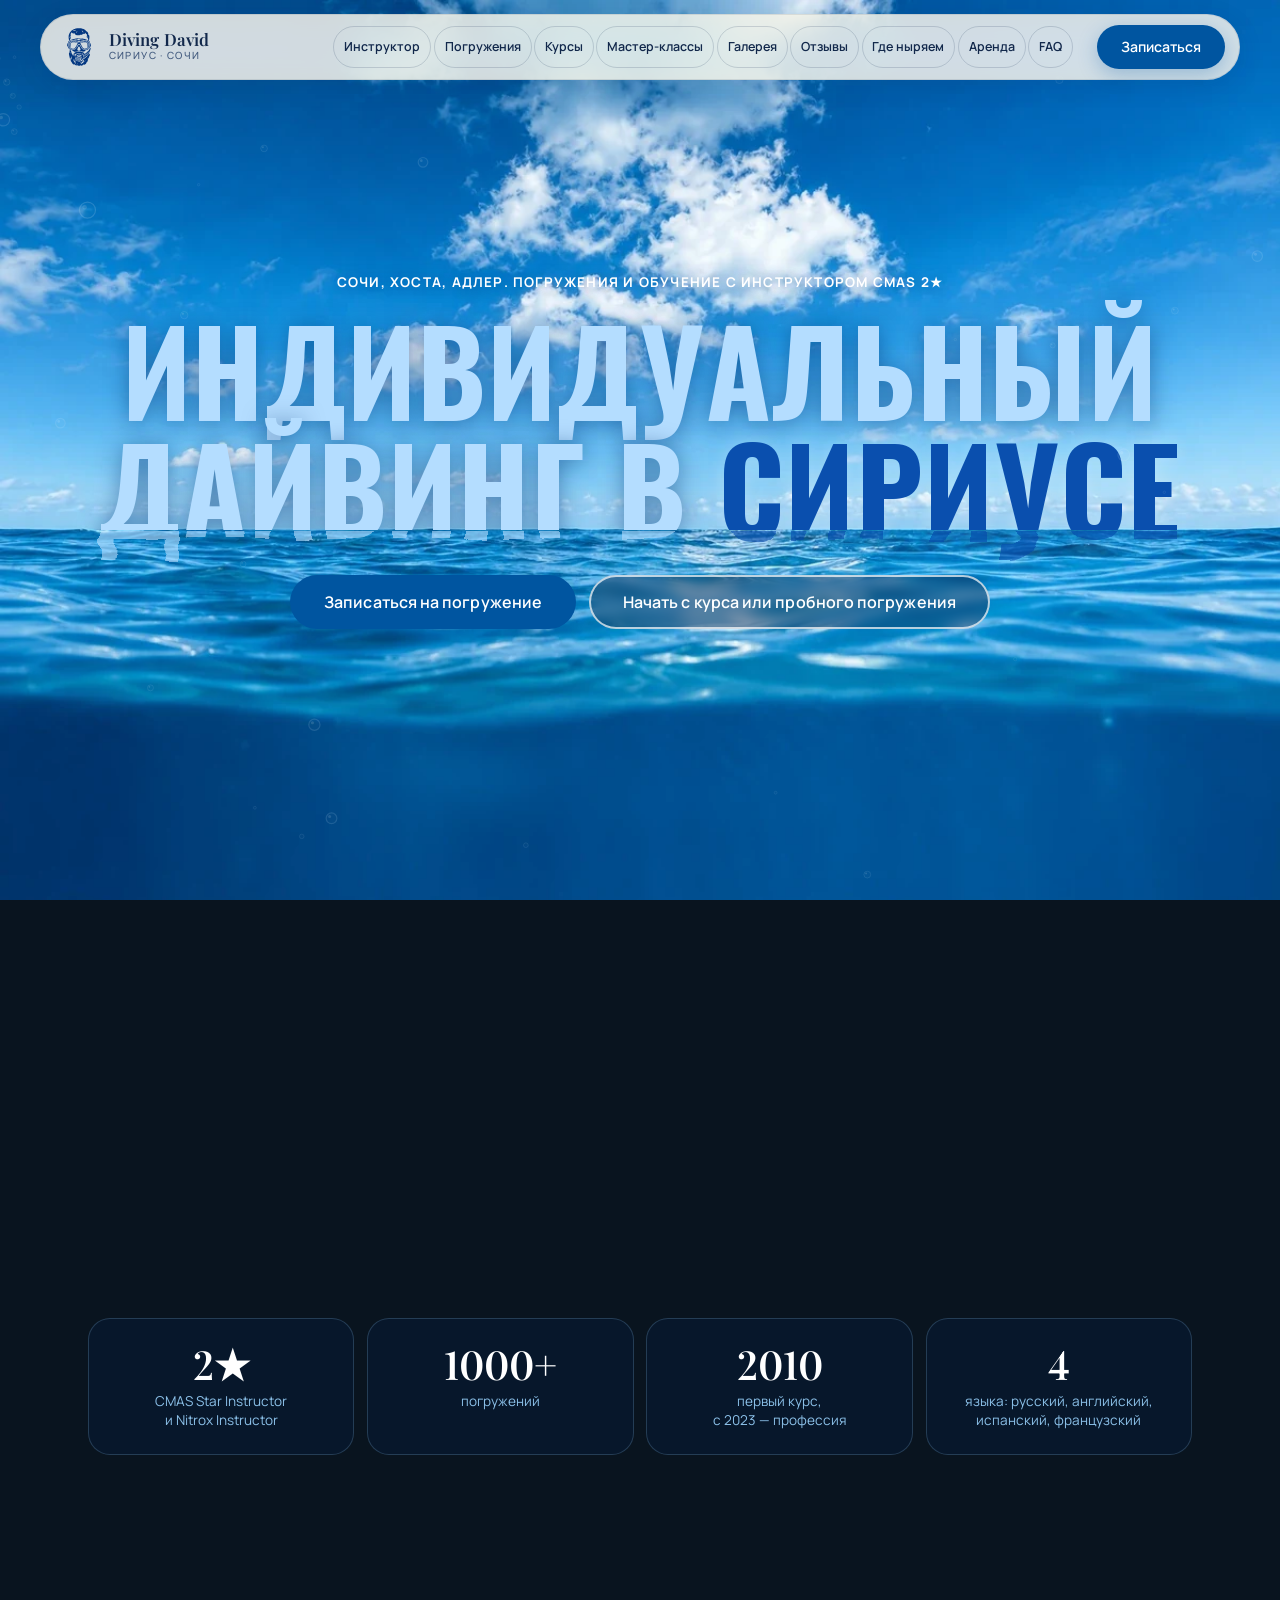
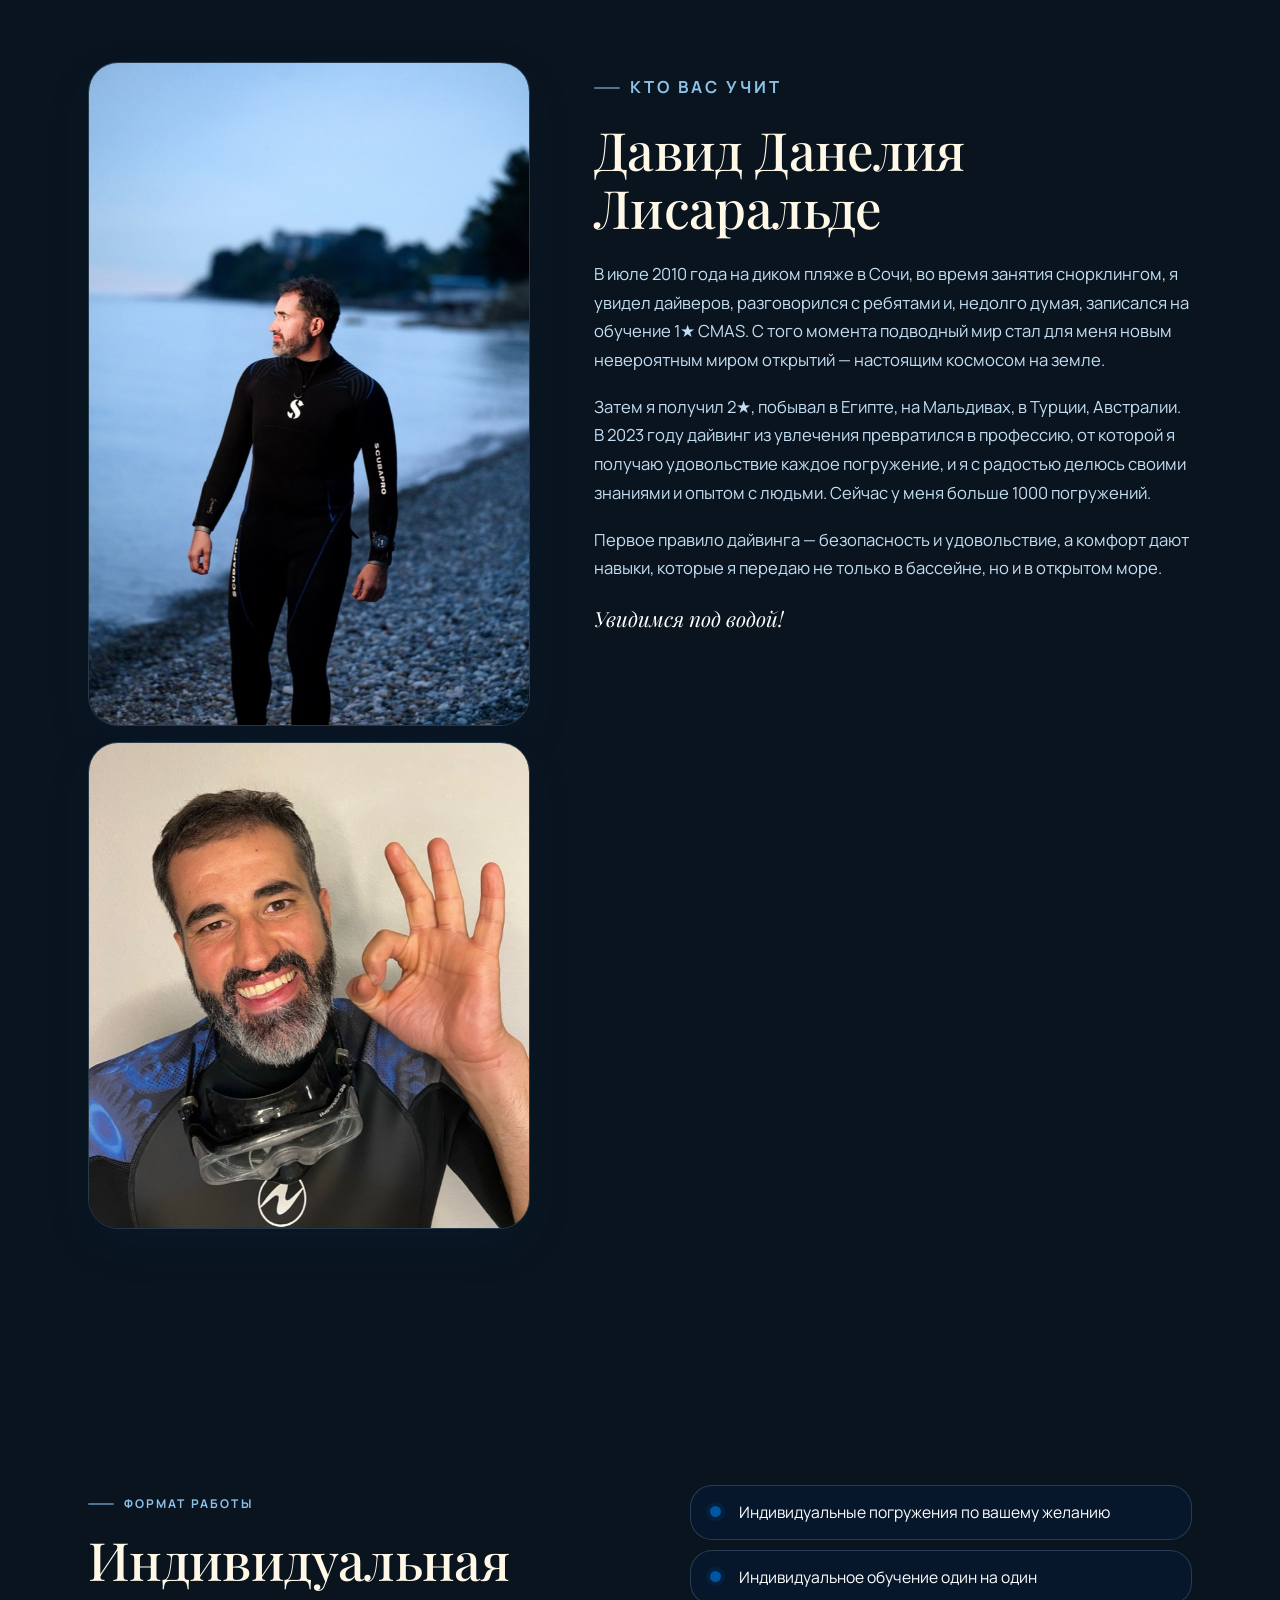
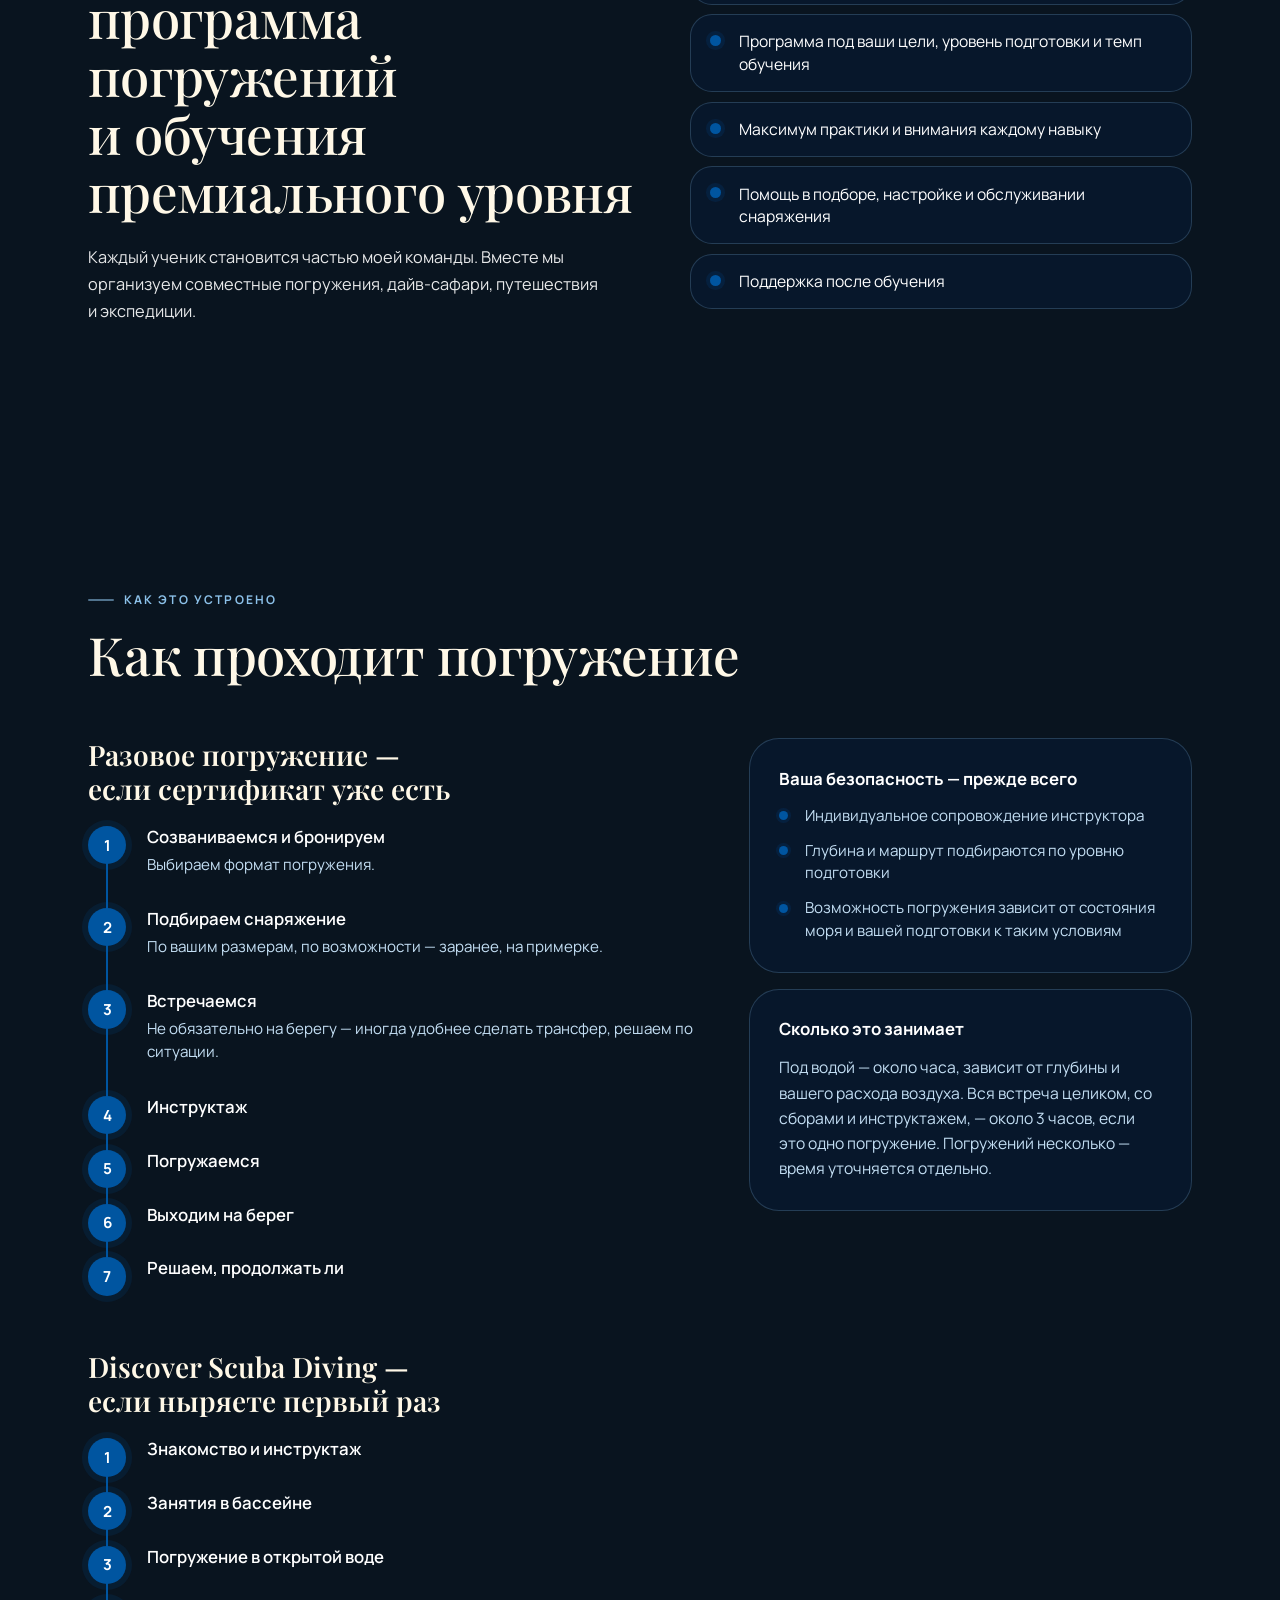
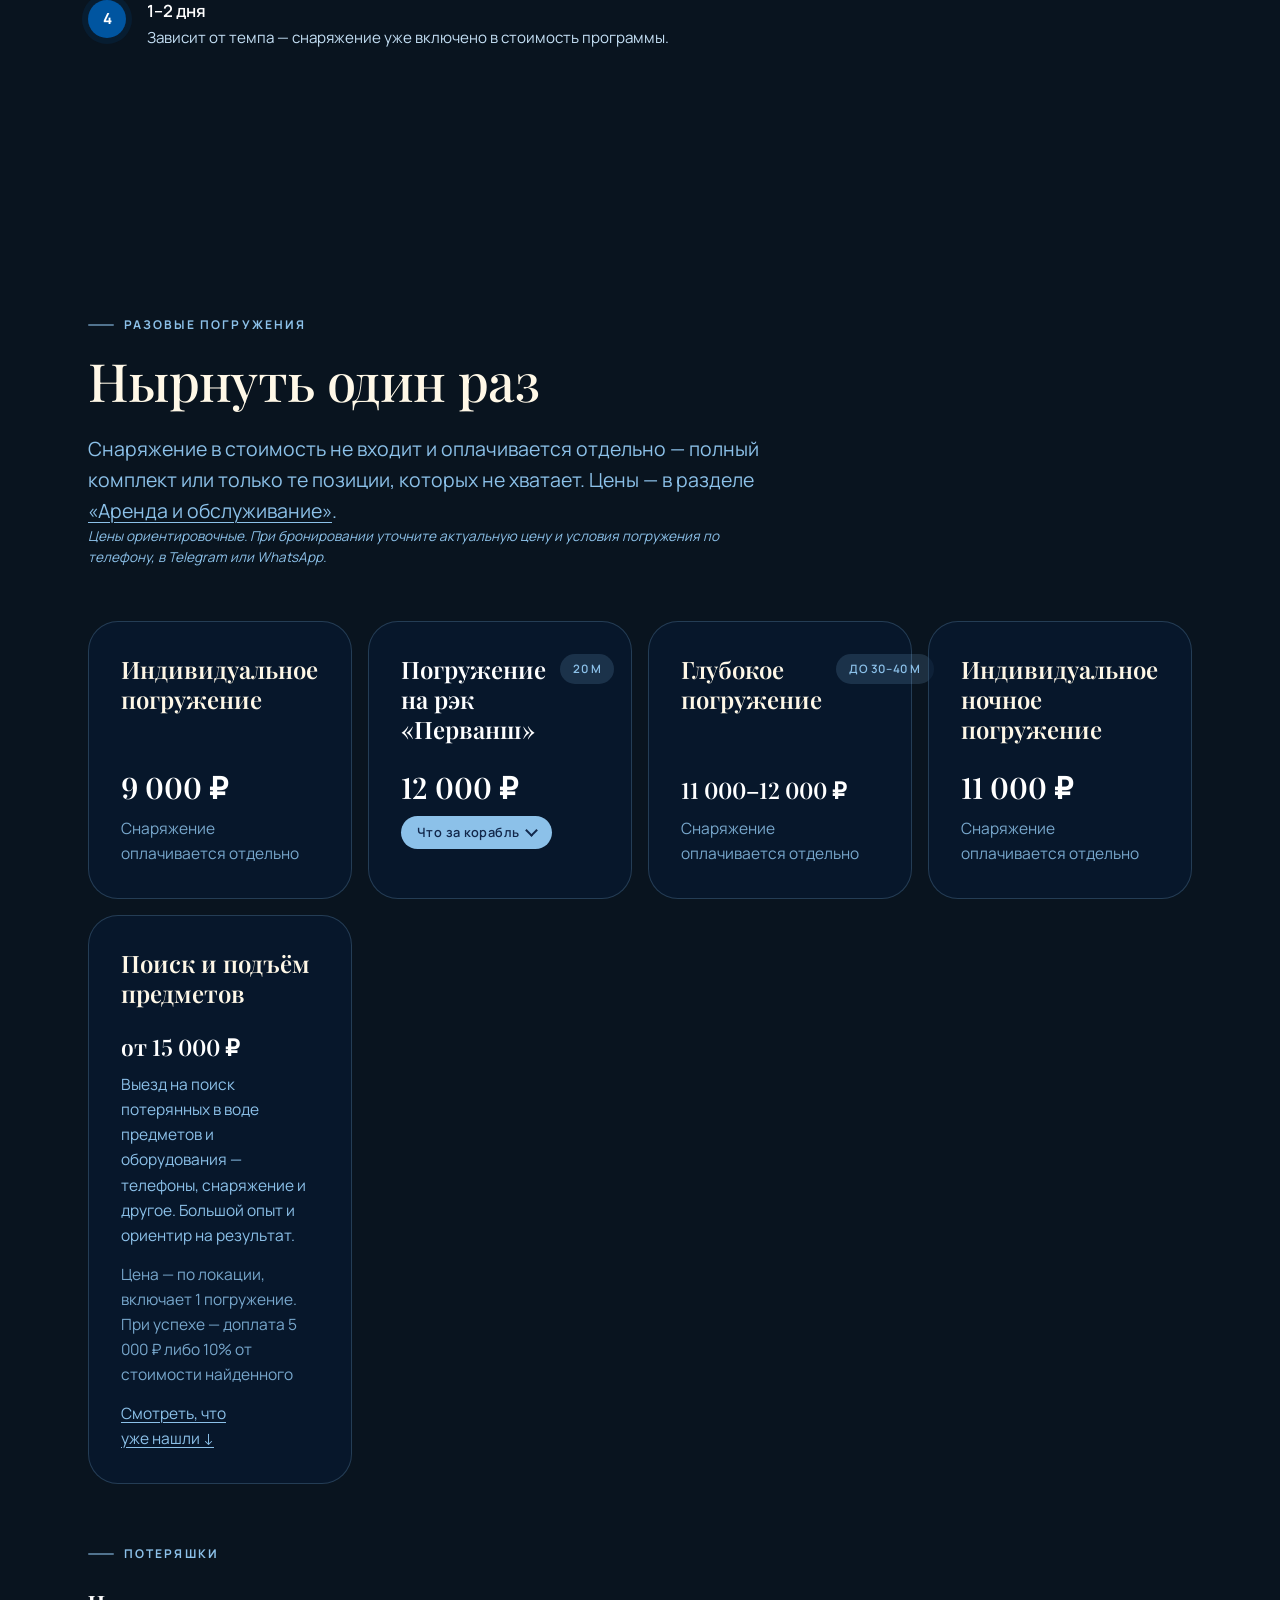
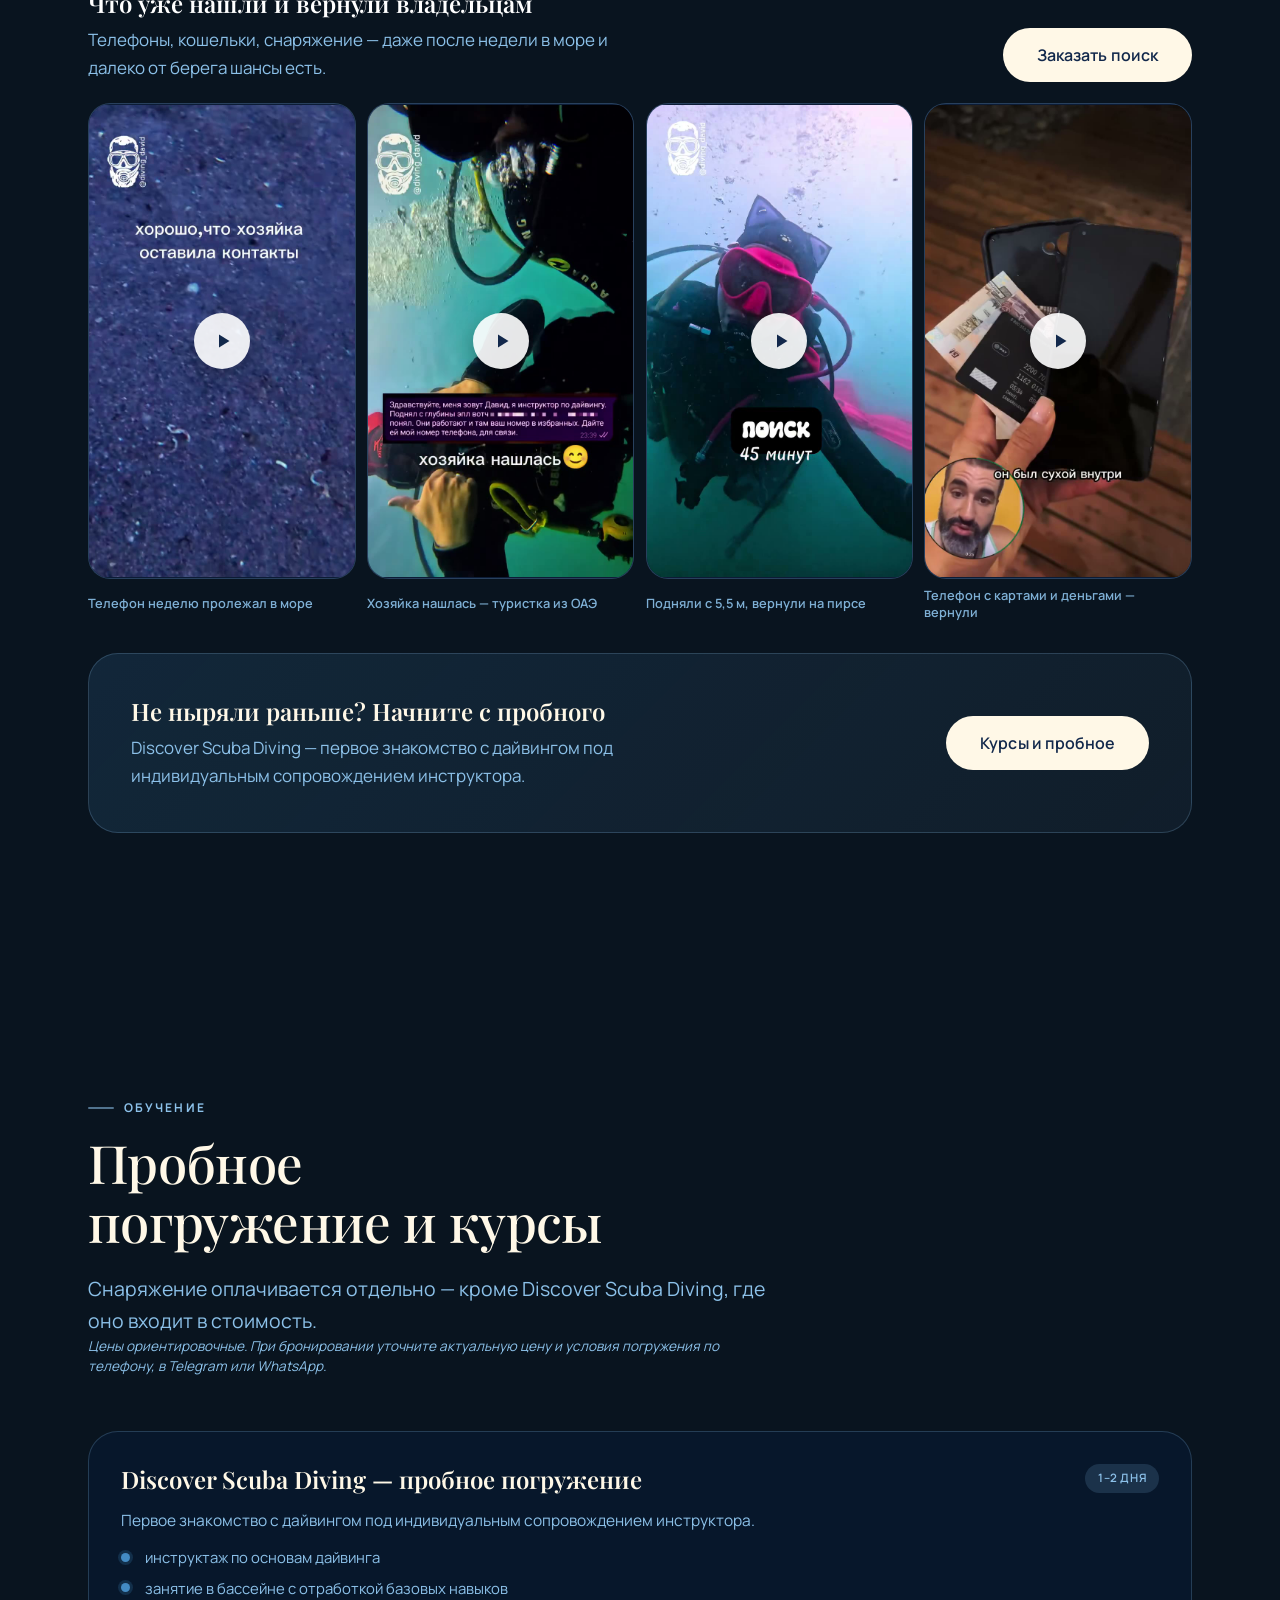
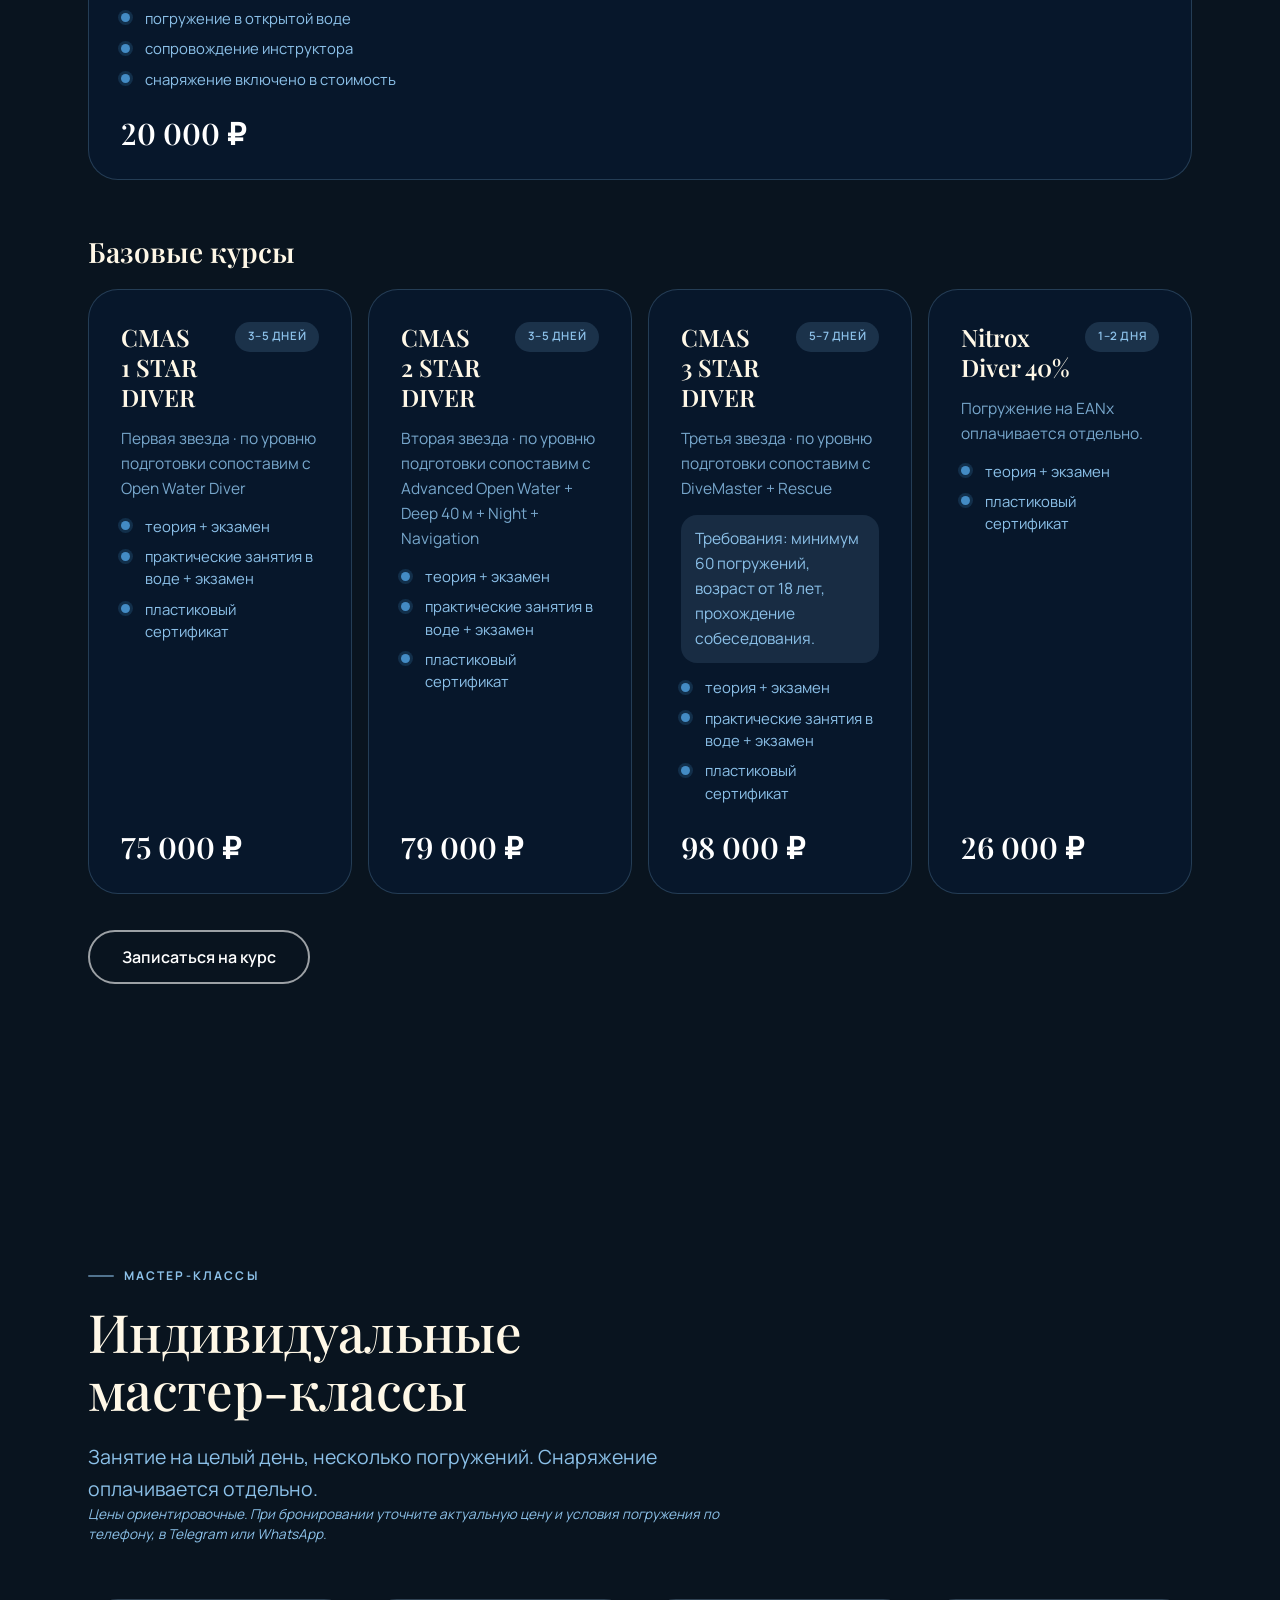
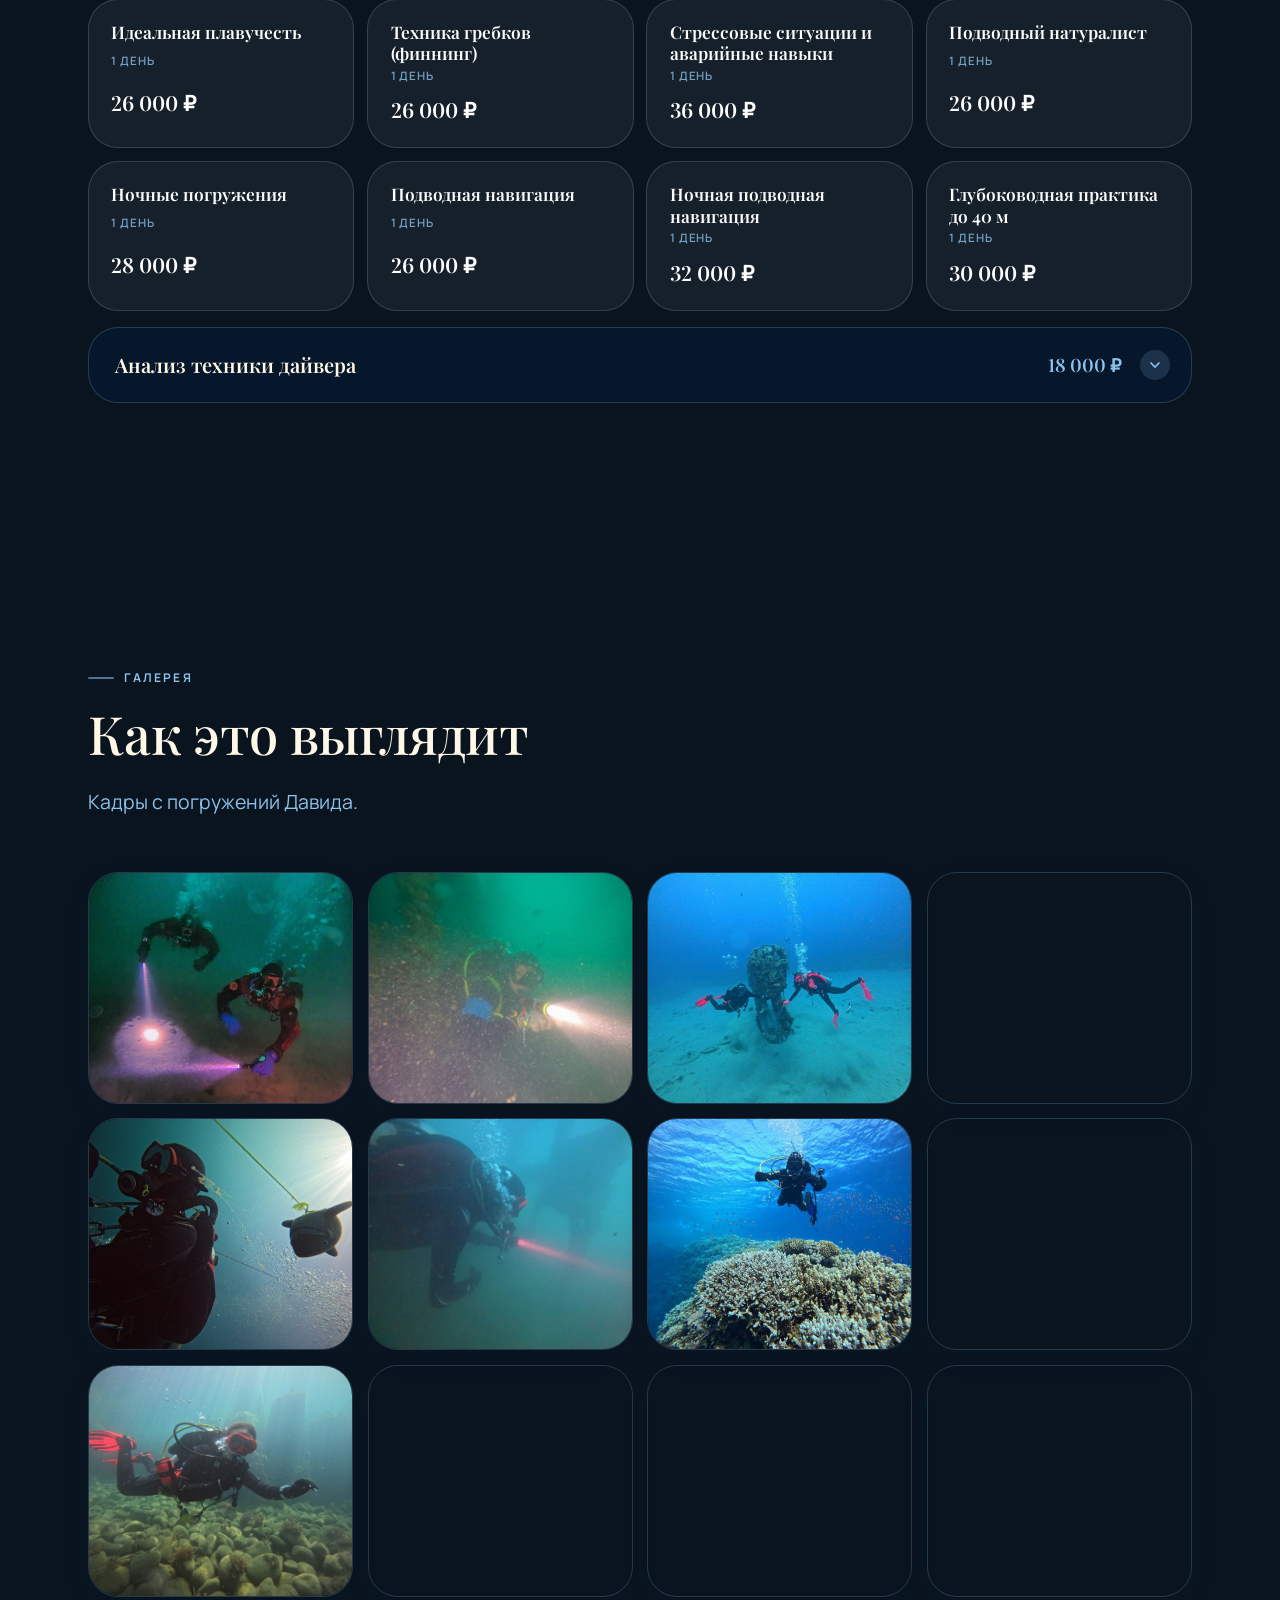
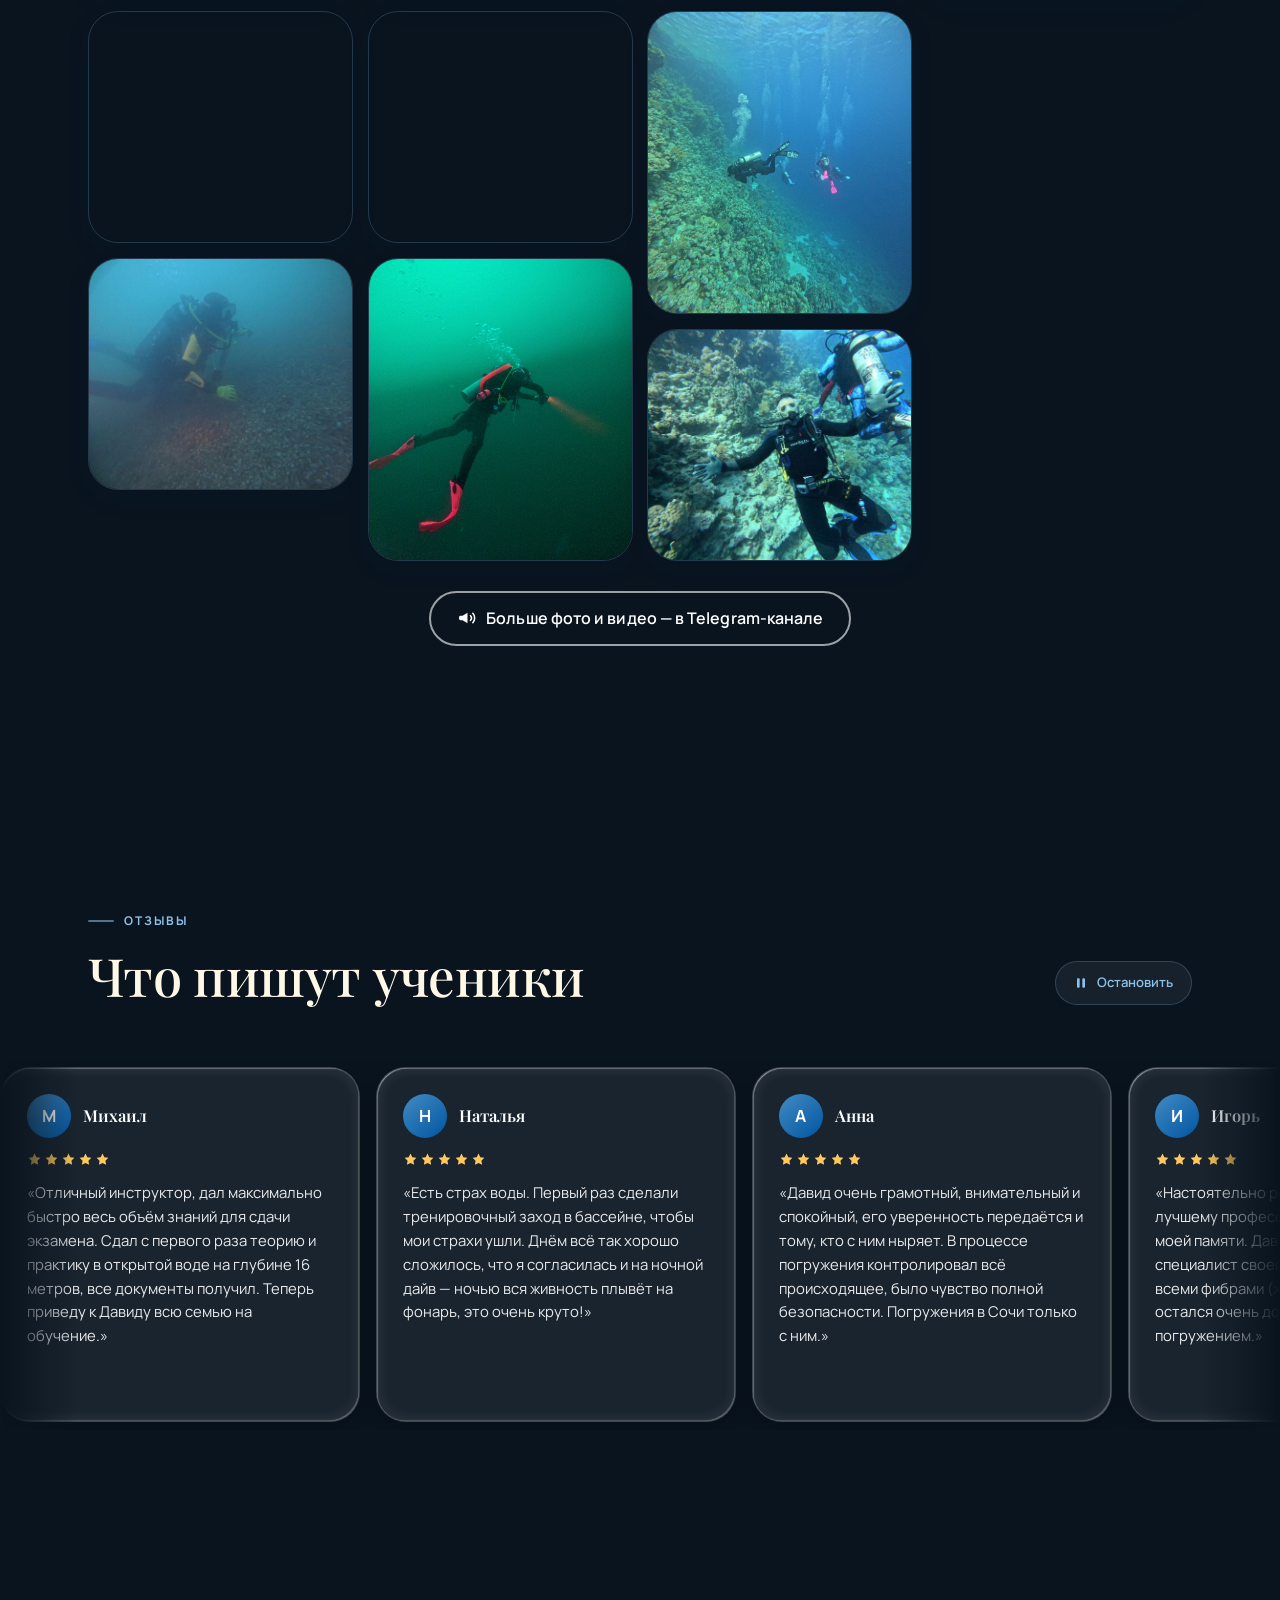
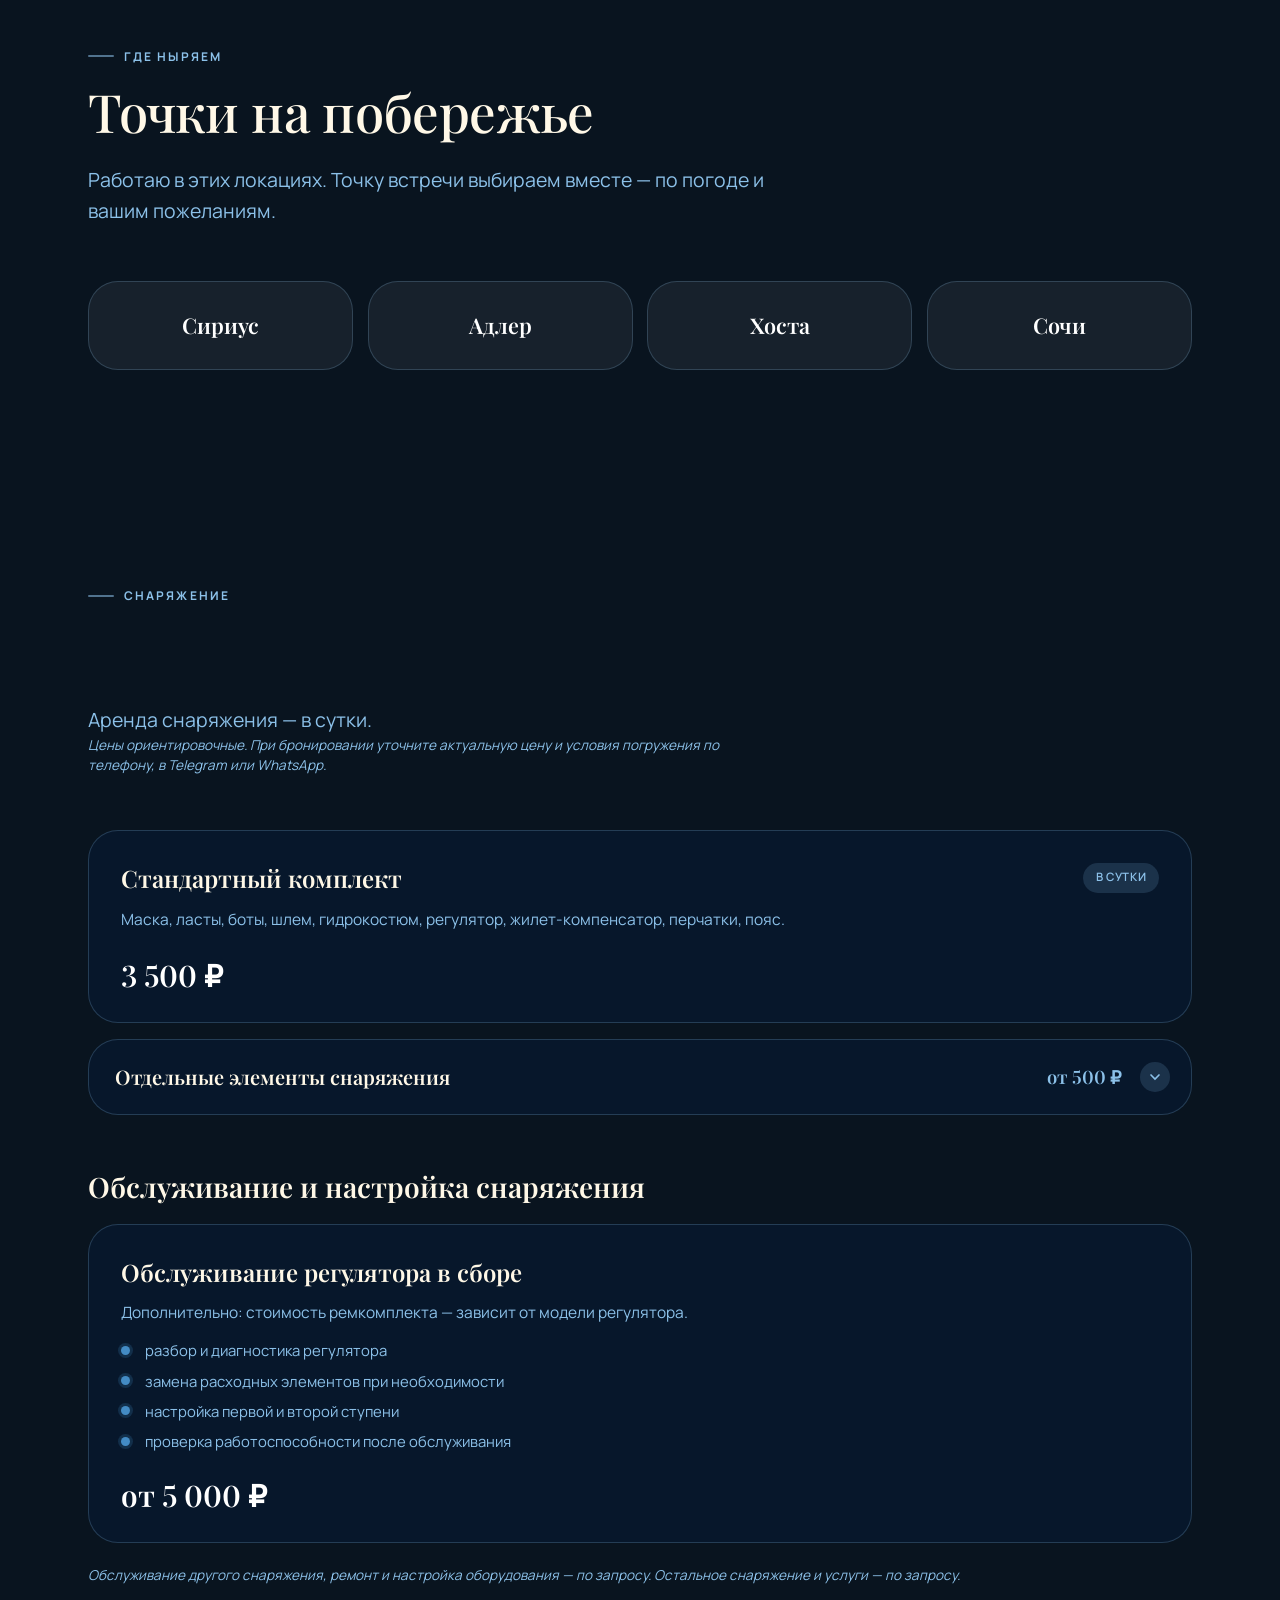
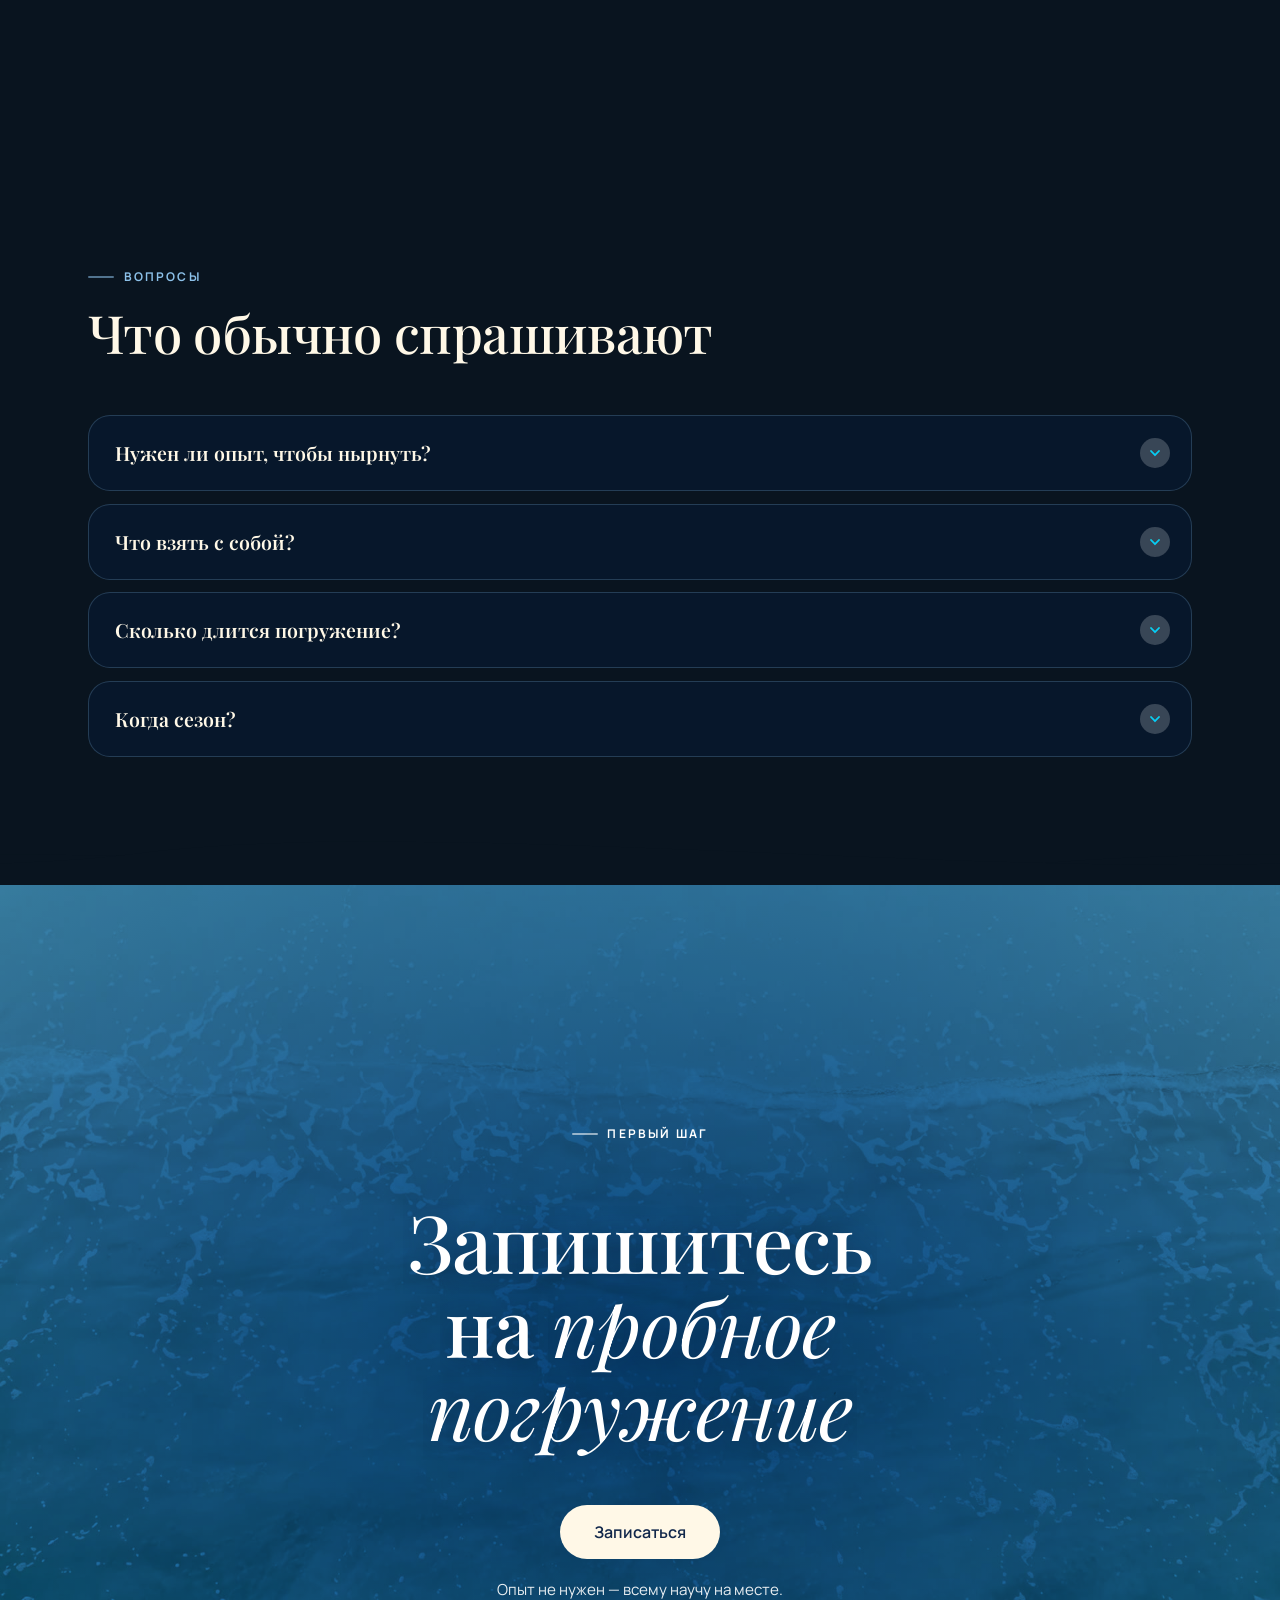
==== commit 28887ad9: "Анимации и переходы в обеих версиях, компактный выбор аренды в форме Основная: заставка, первый экра" ====
--- a/demo/index.html
+++ b/demo/index.html
@@ -31,11 +31,14 @@
      узнаёт о них только после загрузки стилей, и текст дольше стоит без шрифта. -->
 <link rel="stylesheet" href="https://fonts.googleapis.com/css2?family=Manrope:wght@400;500;600;700;800&family=Playfair+Display:ital,wght@0,400;0,500;0,600;0,700;1,400;1,500&display=swap">
 <link rel="preload" as="image" href="bg/0.webp" fetchpriority="high">
-<link rel="stylesheet" href="../styles.css?v=1e15b6ea">
+<link rel="stylesheet" href="../styles.css?v=20261017">
 <link rel="preload" as="font" type="font/woff2" href="fonts/oswald-cyrillic.woff2" crossorigin>
-<link rel="stylesheet" href="wave.css?v=2">
-<link rel="stylesheet" href="dive.css?v=6">
-<script>document.documentElement.className+=" js-dive"</script>
+<link rel="stylesheet" href="../motion.css?v=3">
+<link rel="stylesheet" href="wave.css?v=3">
+<link rel="stylesheet" href="dive.css?v=7">
+<link rel="stylesheet" href="fx.css?v=1">
+<!-- Движение включается только с JS и без «уменьшить движение» -->
+<script>(function(d){d.className+=" js-dive";if(!matchMedia('(prefers-reduced-motion: reduce)').matches)d.classList.add('mo')})(document.documentElement)</script>
 </head>
 <body class="dive">
 
@@ -53,11 +56,11 @@
 </div>
 <aside class="gauge" aria-hidden="true">
   <div class="gauge__line"></div>
-    <i class="gauge__tick" style="top:0%"><span>0</span></i>
-    <i class="gauge__tick" style="top:25%"><span>5</span></i>
-    <i class="gauge__tick" style="top:50%"><span>10</span></i>
-    <i class="gauge__tick" style="top:75%"><span>15</span></i>
-    <i class="gauge__tick" style="top:100%"><span>20</span></i>
+    <button class="gauge__tick" type="button" tabindex="-1" style="top:0%"><span>0</span></button>
+    <button class="gauge__tick" type="button" tabindex="-1" style="top:25%"><span>5</span></button>
+    <button class="gauge__tick" type="button" tabindex="-1" style="top:50%"><span>10</span></button>
+    <button class="gauge__tick" type="button" tabindex="-1" style="top:75%"><span>15</span></button>
+    <button class="gauge__tick" type="button" tabindex="-1" style="top:100%"><span>20</span></button>
   <div class="gauge__mark"></div>
   <div class="gauge__read"><b class="gauge__num">0,0</b><small>м</small></div>
 </aside>
@@ -820,26 +823,30 @@
         </div>
 
         <div class="field">
-          <label for="f-gear">Нужна аренда снаряжения <span>— необязательно</span></label>
-          <select id="f-gear" name="gear" multiple size="5">
-            <option>Стандартный комплект — 3 500 ₽/сутки</option>
-            <option>Гидрокостюм 5 мм — 1 000 ₽/сутки</option>
-            <option>Регулятор — 1 500 ₽/сутки</option>
-            <option>Жилет-компенсатор — 1 200 ₽/сутки</option>
-            <option>Дайв-компьютер — 1 200 ₽/сутки</option>
-            <option>Основной фонарь — 1 000 ₽/сутки</option>
-            <option>Ласты — 700 ₽/сутки</option>
-            <option>Боты — 700 ₽/сутки</option>
-            <option>Куртка-утеплитель — 700 ₽/сутки</option>
-            <option>Перчатки — 500 ₽/сутки</option>
-            <option>Маска — 500 ₽/сутки</option>
-            <option>Шлем — 500 ₽/сутки</option>
-            <option>Бэкап-фонарь — 500 ₽/сутки</option>
-            <option>Буй с катушкой — 500 ₽/сутки</option>
-            <option>Компас — 500 ₽/сутки</option>
-            <option>Сумка для снаряжения — 500 ₽/сутки</option>
-          </select>
-          <p class="form__hint" style="margin:.35rem 0 0">Можно выбрать несколько — зажмите Ctrl (Cmd на Mac) или проведите пальцем по списку на телефоне.</p>
+          <span class="field__l" id="l-gear">Нужна аренда снаряжения <span>— необязательно</span></span>
+          <!-- Компактно, как поле «Что интересует»: список раскрывается по клику,
+               галочками можно выбрать несколько позиций (цены — за сутки) -->
+          <details class="pick" id="f-gear">
+            <summary class="pick__s" aria-describedby="l-gear"><span class="pick__v">Не нужна</span></summary>
+            <div class="pick__list" role="group" aria-labelledby="l-gear">
+              <label class="pick__i"><input type="checkbox" name="gear" value="Стандартный комплект — 3 500 ₽/сутки"><span>Стандартный комплект</span><b>3 500&nbsp;₽</b></label>
+              <label class="pick__i"><input type="checkbox" name="gear" value="Гидрокостюм 5 мм — 1 000 ₽/сутки"><span>Гидрокостюм 5 мм</span><b>1 000&nbsp;₽</b></label>
+              <label class="pick__i"><input type="checkbox" name="gear" value="Регулятор — 1 500 ₽/сутки"><span>Регулятор</span><b>1 500&nbsp;₽</b></label>
+              <label class="pick__i"><input type="checkbox" name="gear" value="Жилет-компенсатор — 1 200 ₽/сутки"><span>Жилет-компенсатор</span><b>1 200&nbsp;₽</b></label>
+              <label class="pick__i"><input type="checkbox" name="gear" value="Дайв-компьютер — 1 200 ₽/сутки"><span>Дайв-компьютер</span><b>1 200&nbsp;₽</b></label>
+              <label class="pick__i"><input type="checkbox" name="gear" value="Основной фонарь — 1 000 ₽/сутки"><span>Основной фонарь</span><b>1 000&nbsp;₽</b></label>
+              <label class="pick__i"><input type="checkbox" name="gear" value="Ласты — 700 ₽/сутки"><span>Ласты</span><b>700&nbsp;₽</b></label>
+              <label class="pick__i"><input type="checkbox" name="gear" value="Боты — 700 ₽/сутки"><span>Боты</span><b>700&nbsp;₽</b></label>
+              <label class="pick__i"><input type="checkbox" name="gear" value="Куртка-утеплитель — 700 ₽/сутки"><span>Куртка-утеплитель</span><b>700&nbsp;₽</b></label>
+              <label class="pick__i"><input type="checkbox" name="gear" value="Перчатки — 500 ₽/сутки"><span>Перчатки</span><b>500&nbsp;₽</b></label>
+              <label class="pick__i"><input type="checkbox" name="gear" value="Маска — 500 ₽/сутки"><span>Маска</span><b>500&nbsp;₽</b></label>
+              <label class="pick__i"><input type="checkbox" name="gear" value="Шлем — 500 ₽/сутки"><span>Шлем</span><b>500&nbsp;₽</b></label>
+              <label class="pick__i"><input type="checkbox" name="gear" value="Бэкап-фонарь — 500 ₽/сутки"><span>Бэкап-фонарь</span><b>500&nbsp;₽</b></label>
+              <label class="pick__i"><input type="checkbox" name="gear" value="Буй с катушкой — 500 ₽/сутки"><span>Буй с катушкой</span><b>500&nbsp;₽</b></label>
+              <label class="pick__i"><input type="checkbox" name="gear" value="Компас — 500 ₽/сутки"><span>Компас</span><b>500&nbsp;₽</b></label>
+              <label class="pick__i"><input type="checkbox" name="gear" value="Сумка для снаряжения — 500 ₽/сутки"><span>Сумка для снаряжения</span><b>500&nbsp;₽</b></label>
+            </div>
+          </details>
         </div>
 
         <div class="field">
@@ -1036,8 +1043,11 @@
 }
 </script>
 
-<script src="../script.js?v=8a58c99d" defer></script>
-<script src="wave.js?v=2" defer></script>
-<script src="dive.js?v=6" defer></script>
+<script src="../script.js?v=20261017" defer></script>
+<!-- fx.js — до motion.js: копия заголовка снимается, пока слова ещё не разрезаны -->
+<script src="fx.js?v=1" defer></script>
+<script src="../motion.js?v=3" defer></script>
+<script src="wave.js?v=3" defer></script>
+<script src="dive.js?v=7" defer></script>
 </body>
 </html>
--- a/styles.css
+++ b/styles.css
@@ -1112,3 +1112,38 @@
   margin:-.3rem 0 0;font-size:.88rem;line-height:1.5;font-weight:600;
   color:var(--ocean);min-height:1.2em;
 }
+
+/* --- аренда в форме: компактное поле вместо высокого списка --------------- */
+.field .field__l{font:600 .85rem/1 var(--body);color:var(--ocean)}
+.field .field__l span{font-weight:400;color:var(--ink-soft)}
+.pick{position:relative}
+.pick__s{
+  list-style:none;cursor:pointer;display:flex;align-items:center;
+  min-height:56px;padding:1rem 3rem 1rem 1.2rem;
+  background:#fff url("data:image/svg+xml,%3Csvg xmlns='http://www.w3.org/2000/svg' viewBox='0 0 24 24' fill='none' stroke='%230055A0' stroke-width='2.5' stroke-linecap='round'%3E%3Cpath d='M6 9l6 6 6-6'/%3E%3C/svg%3E") no-repeat right 1.1rem center/18px;
+  border:1px solid var(--line-light);border-radius:var(--r-sm);
+  color:var(--ink-soft);font:400 1rem var(--body);
+  transition:border-color .25s var(--ease),box-shadow .25s var(--ease);
+}
+.pick__s::-webkit-details-marker{display:none}
+.pick.is-set .pick__s{color:var(--ink)}
+.pick[open] .pick__s,.pick__s:focus-visible{border-color:var(--berry);box-shadow:0 0 0 4px rgba(67,139,196,.2)}
+.pick__list{
+  margin-top:.45rem;padding:.4rem;display:grid;gap:2px;max-height:300px;overflow-y:auto;
+  background:#fff;border:1px solid var(--line-light);border-radius:var(--r-sm);
+  box-shadow:0 14px 36px rgba(18,40,75,.14);
+}
+.field .pick__i{
+  display:flex;align-items:center;gap:.75rem;min-height:44px;padding:.55rem .8rem;
+  border-radius:var(--r-xs);cursor:pointer;font:400 .95rem/1.3 var(--body);color:var(--ink);
+}
+.field .pick__i input{padding:0;border:0;width:18px;height:18px;min-height:0;margin:0;flex:0 0 auto;accent-color:var(--berry)}
+.pick__i span{flex:1}
+.pick__i b{font-weight:600;color:var(--berry);white-space:nowrap;font-variant-numeric:tabular-nums}
+.pick__i:has(input:checked){background:rgba(67,139,196,.1)}
+@media (hover:hover){
+  .pick__s:hover{border-color:var(--bird)}
+  .pick__i:hover{background:rgba(67,139,196,.08)}
+  /* активная пилюля меню остаётся синей: белый ховер прятал белый текст */
+  .nav a.is-active:hover{background:var(--berry);color:#fff;border-color:var(--berry)}
+}
--- a/motion.css
+++ b/motion.css
@@ -0,0 +1,148 @@
+/* ==========================================================================
+   Движение и переходы. Цвета и тексты — из styles.css, здесь только моушн
+   и раскладка там, где она нужна эффекту.
+   Всё под классом .mo на <html>: его ставит ранний скрипт в <head>, только
+   если включён JS и не выбрано «уменьшить движение». Без него страница
+   выглядит как раньше.
+   ========================================================================== */
+:root{
+  --ease-out:cubic-bezier(.23,1,.32,1);
+  --ease-io:cubic-bezier(.77,0,.175,1);
+}
+
+/* ------------------------------------------------------------- заставка */
+.intro{display:none}
+.mo:not(.mo-seen) .intro{
+  display:grid;place-items:center;position:fixed;inset:0;z-index:400;
+  background:var(--ocean);color:var(--cloud);
+  /* страховка: если JS споткнётся, заставка уйдёт сама */
+  animation:introAuto .9s var(--ease-io) 3.2s forwards;
+}
+.intro.is-out{animation:none;transform:translateY(calc(-100% - 90px));transition:transform 1s var(--ease-io)}
+@keyframes introAuto{to{transform:translateY(calc(-100% - 90px))}}
+.intro__in{display:grid;justify-items:center;gap:1rem}
+.intro__logo{width:84px;height:84px;color:var(--cloud);opacity:0;scale:.86;animation:introLogo 1s var(--ease-out) .1s forwards}
+.intro__t{
+  font:500 clamp(1.4rem,4vw,2rem)/1 var(--display);letter-spacing:.3em;text-transform:uppercase;
+  opacity:0;animation:introT 1.1s var(--ease-out) .25s forwards;
+}
+.intro__line{width:140px;height:2px;border-radius:2px;background:rgba(140,193,233,.25);overflow:hidden}
+.intro__line i{display:block;height:100%;background:var(--sky);transform-origin:left;transform:scaleX(0);animation:introLine 1.3s var(--ease-io) .2s forwards}
+/* нижний край шторки — волна, она уходит вверх последней */
+.intro__wave{position:absolute;left:0;top:calc(100% - 1px);width:100%;height:90px;fill:var(--ocean)}
+@keyframes introLogo{to{opacity:1;scale:1}}
+@keyframes introT{from{letter-spacing:.6em}to{opacity:1;letter-spacing:.3em}}
+@keyframes introLine{to{transform:scaleX(1)}}
+
+/* ---------------------------------------------------- слова в заголовках */
+.w{display:inline-block;overflow:hidden;vertical-align:top;padding:0 .06em .14em;margin:0 -.06em -.14em}
+.w__i{display:inline-block;transform:translateY(108%);transition:transform 1s var(--ease-out);transition-delay:calc(var(--i,0) * 55ms)}
+.is-words .w__i{transform:none}
+
+/* ---------------------------------------------------------------- HERO
+   Первый экран стоит на месте, следующие блоки наезжают на него, как лист
+   на лист. Сам экран при этом чуть уменьшается, скругляется и темнеет. */
+@media (min-height:560px){
+  .mo:not(.js-dive) .hero{position:sticky;top:0;z-index:0;will-change:transform}
+}
+.mo:not(.js-dive) main > section:not(.hero){z-index:1}
+/* за уменьшающимся первым экраном — глубина, а не кремовый фон страницы */
+.mo:not(.js-dive) main{background:var(--ocean-3)}
+.mo:not(.js-dive) .hero::after{
+  content:"";position:absolute;inset:0;z-index:3;pointer-events:none;
+  background:var(--ocean-3);opacity:var(--dim,0);
+}
+.mo .hero__img{scale:1.16;transition:scale 2.4s var(--ease-out);will-change:transform}
+.mo.is-ready .hero__img{scale:1.04}
+.mo:not(.js-dive) .hero__in{will-change:transform,opacity}
+.mo .hero__sub,.mo .hero__acts{opacity:0;translate:0 18px;transition:opacity .9s var(--ease-out),translate 1s var(--ease-out)}
+.mo .hero__sub{transition-delay:.35s}
+.mo .hero__acts{transition-delay:.5s}
+.mo.is-ready .hero__sub,.mo.is-ready .hero__acts{opacity:1;translate:0 0}
+
+/* ---------------------------------------------- волна на стыке полос */
+.wv{position:absolute;left:0;right:0;bottom:calc(100% - 1px);height:clamp(22px,3.6vw,52px);overflow:hidden;pointer-events:none}
+.wv svg{position:absolute;left:0;bottom:0;width:200%;height:100%;will-change:transform}
+.wv path{fill:var(--wv)}
+.wv svg + svg{height:140%}
+
+/* ---------------------------------------------- шапка прячется при скролле вниз */
+.mo .hdr{transition:padding .3s var(--ease),transform .5s var(--ease-out)}
+.mo .hdr.is-hidden{transform:translateY(-140%)}
+
+/* --------------------------------------- черта у надзаголовка прорастает */
+.mo .rise .eyebrow::before{transform:scaleX(0);transform-origin:left;transition:transform .9s var(--ease-out) .15s}
+.mo .rise.is-in .eyebrow::before{transform:none}
+
+/* ------------------------------- группы карточек: выходят по одной */
+.mo .stats.rise,.mo .cards.rise,.mo .mkgrid.rise,.mo .geo.rise,.mo .faq.rise{opacity:1;transform:none}
+.mo .stagger > *{
+  opacity:0;translate:0 34px;
+  transition:opacity .8s var(--ease-out),translate 1s var(--ease-out),
+             transform .35s var(--ease),box-shadow .35s var(--ease),border-color .35s var(--ease),background .3s var(--ease);
+  transition-delay:calc(var(--i,0) * 70ms);
+}
+.mo .stagger.is-in > *{opacity:1;translate:0 0}
+/* после выхода задержка мешала бы ховеру */
+.mo .stagger.is-done > *{transition-delay:0s}
+
+/* ---------------------------------------- инструктор: фото проявляются */
+.mo .about__media.rise{opacity:1;transform:none}
+.mo .about__media img{
+  clip-path:inset(100% 0 0 0 round var(--r-lg));scale:1.12;
+  transition:clip-path 1.3s var(--ease-io),scale 1.6s var(--ease-out),transform .45s var(--ease),box-shadow .45s var(--ease);
+}
+.mo .about__media img + img{transition-delay:.18s,.18s,0s,0s}
+.mo .about__media.is-in img{clip-path:inset(-80px round var(--r-lg));scale:1}
+
+/* ---------------------------- «Как проходит»: нить прорисовывается скроллом */
+.mo .how__steps{
+  background:linear-gradient(rgba(67,139,196,.18),rgba(67,139,196,.18)) no-repeat calc(1.2rem - 1px) 1.2rem / 2px calc(100% - 2.4rem);
+}
+.mo .how__steps::before{transform:translateX(-1px) scaleY(var(--p,0));transform-origin:top;background:var(--berry)}
+.mo .how__steps li::before{
+  background:var(--cloud);color:var(--berry);box-shadow:inset 0 0 0 2px var(--berry);
+  transition:background .4s var(--ease-out),color .4s var(--ease-out),box-shadow .5s var(--ease-out),scale .5s var(--ease-out);
+}
+.mo .how__steps li.is-done::before{background:var(--berry);color:#fff;box-shadow:0 0 0 6px rgba(0,85,160,.14)}
+.mo .how__steps li.is-now::before{scale:1.12}
+
+/* ------------------------------------- подсветка под курсором у карточек */
+.spot{isolation:isolate}
+.stat.spot,.mkc.spot,.geo__i.spot{position:relative}
+.spot::after{
+  content:"";position:absolute;inset:0;z-index:-1;border-radius:inherit;pointer-events:none;
+  opacity:0;transition:opacity .4s ease;
+  background:radial-gradient(340px circle at var(--mx,50%) var(--my,50%),rgba(140,193,233,.2),transparent 62%);
+}
+.band--cream .spot::after{background:radial-gradient(340px circle at var(--mx,50%) var(--my,50%),rgba(67,139,196,.13),transparent 62%)}
+@media (hover:hover) and (pointer:fine){
+  .spot:hover::after{opacity:1}
+}
+
+/* ------------------------------------- кнопки: блик и «магнит» */
+.mo .btn{
+  transition:transform .3s var(--ease),box-shadow .3s var(--ease),translate .5s var(--ease-out),
+             background .25s var(--ease),color .25s var(--ease),border-color .25s var(--ease);
+}
+.mo .btn--primary{overflow:hidden;isolation:isolate}
+.mo .btn--primary::after{
+  content:"";position:absolute;inset:-2px;z-index:-1;pointer-events:none;
+  background:linear-gradient(105deg,transparent 30%,rgba(255,255,255,.32) 50%,transparent 70%);
+  transform:translateX(-120%);
+}
+@media (hover:hover) and (pointer:fine){
+  .mo .btn--primary:hover::after{transform:translateX(120%);transition:transform .9s var(--ease-out)}
+}
+.mo .btn.is-mag{transition:transform .3s var(--ease),box-shadow .3s var(--ease),translate .12s linear,
+             background .25s var(--ease),color .25s var(--ease),border-color .25s var(--ease)}
+
+/* ------------------------------ футер открывается из-под страницы */
+.mo body.foot-reveal main{position:relative;z-index:1}
+.mo body.foot-reveal .foot{position:sticky;bottom:0;z-index:0}
+
+/* ------------------------------ на всякий случай: системная настройка */
+@media (prefers-reduced-motion:reduce){
+  .intro{display:none !important}
+  .w__i{transform:none !important}
+}
--- a/demo/fx.css
+++ b/demo/fx.css
@@ -0,0 +1,70 @@
+/* ------------------------------------------------ атмосфера «Погружения»
+   Преломление заголовка под водой, лучи света у поверхности, пузырьки,
+   блоки всплывают из мути. Всё под .mo (есть JS, движение не отключено). */
+
+/* Заголовок под линией воды: та же надпись, но дрожащая и приглушённая.
+   Над водой её прячет clip-path, под водой — показывает. */
+.hero__sea{display:none}
+.mo .hero__sea{
+  display:flex;position:absolute;top:0;left:var(--gut);right:var(--gut);
+  pointer-events:none;user-select:none;
+  filter:url(#refract);opacity:.62;
+  transform:translateY(.06em) scaleY(1.05);transform-origin:50% var(--horizon,62vh);
+  -webkit-clip-path:inset(100% -60px -200px -60px);clip-path:inset(100% -60px -200px -60px);
+}
+.mo .hero__sea .h1{text-shadow:none}
+.fx-defs{position:absolute;width:0;height:0;overflow:hidden}
+
+/* лучи света сквозь толщу воды */
+.fx-rays{
+  position:fixed;inset:-10% -20% 0;z-index:1;pointer-events:none;opacity:0;
+  background:
+    repeating-linear-gradient(100deg,transparent 0 7%,rgba(255,255,255,.07) 9%,transparent 12% 17%,rgba(255,255,255,.045) 19%,transparent 23% 30%);
+  -webkit-mask-image:linear-gradient(#000,rgba(0,0,0,.5) 35%,transparent 75%);
+          mask-image:linear-gradient(#000,rgba(0,0,0,.5) 35%,transparent 75%);
+  mix-blend-mode:screen;transform-origin:50% 0;
+  animation:raysSway 11s ease-in-out infinite alternate;
+}
+@keyframes raysSway{from{transform:skewX(-4deg) translateX(-2%)}to{transform:skewX(4deg) translateX(2%)}}
+
+/* пузырьки — холст поверх фона, под текстом */
+.fx-bubbles{position:fixed;inset:0;z-index:1;pointer-events:none;width:100%;height:100%;opacity:0}
+
+/* блоки всплывают из мути: размытие уходит вместе с подъёмом */
+.mo .dive main .rise{filter:blur(10px);transition:opacity .9s var(--ease-out),transform 1s var(--ease-out),filter 1.1s var(--ease-out)}
+.mo .dive main .rise.is-in{filter:none}
+.mo .dive main .stagger > *{filter:blur(8px);transition:opacity .8s var(--ease-out),translate 1s var(--ease-out),filter 1s var(--ease-out),transform .35s var(--ease),box-shadow .35s var(--ease),border-color .35s var(--ease),background .3s var(--ease);transition-delay:calc(var(--i,0) * 70ms)}
+.mo .dive main .stagger.is-in > *{filter:none}
+.mo .dive main .stagger.is-done > *{transition-delay:0s}
+
+/* шкала глубины: деления — кнопки перехода на глубину (там, где шкала полная) */
+button.gauge__tick{-webkit-appearance:none;appearance:none;margin:0;padding:0;border:0;font:inherit;color:inherit}
+@media (min-width:1381px){
+  .gauge.is-on .gauge__tick{pointer-events:auto}
+  .gauge__tick{cursor:pointer;padding:0;border:0;font:inherit;color:inherit}
+  .gauge__tick::after{content:"";position:absolute;left:-10px;right:-34px;top:-12px;bottom:-12px}
+  .gauge__tick span{transition:opacity .2s ease,transform .25s var(--ease-out)}
+  .gauge__tick:hover span,.gauge__tick:focus-visible span{opacity:1;transform:translateX(3px)}
+  .gauge__tick:focus-visible{outline:2px solid #fff;outline-offset:4px}
+}
+
+/* ---------------------------------------- волна: текст выходит из-под шторки */
+.mo .wave.is-live .wave__copy > *{
+  -webkit-clip-path:inset(0 0 calc((1 - var(--wave-copy,0)) * 100%) 0);
+          clip-path:inset(0 0 calc((1 - var(--wave-copy,0)) * 100%) 0);
+  scale:calc(.96 + var(--wave-copy,0) * .04);
+}
+/* кнопка «заливается» водой снизу при наведении */
+.wave__copy .btn--light{overflow:hidden;isolation:isolate}
+.wave__copy .btn--light::before{
+  content:"";position:absolute;left:-10%;right:-10%;top:100%;height:140%;z-index:-1;
+  background:var(--sky);border-radius:45% 55% 0 0 / 22% 26% 0 0;
+  transition:top .7s var(--ease-out);
+}
+@media (hover:hover) and (pointer:fine){
+  .wave__copy .btn--light:hover::before{top:-20%}
+}
+
+@media (prefers-reduced-motion:reduce){
+  .fx-rays,.fx-bubbles,.hero__sea{display:none !important}
+}
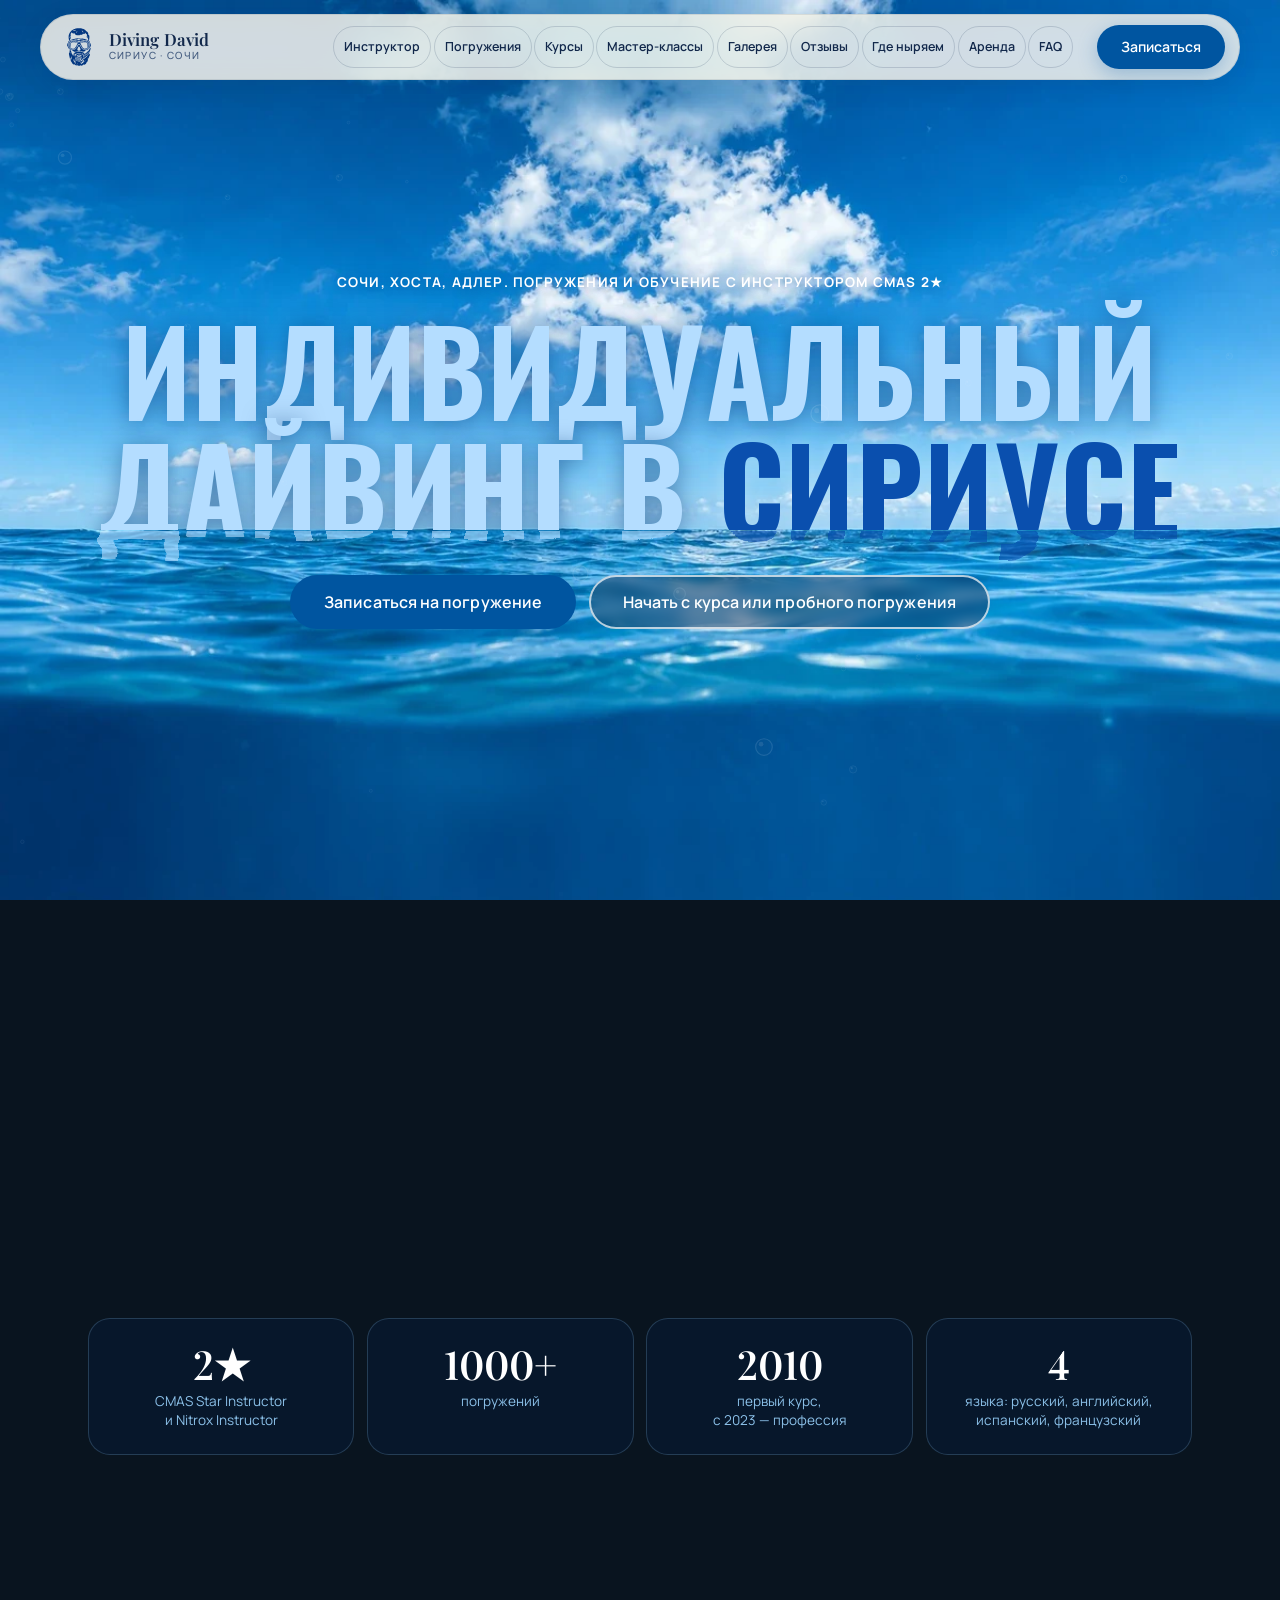
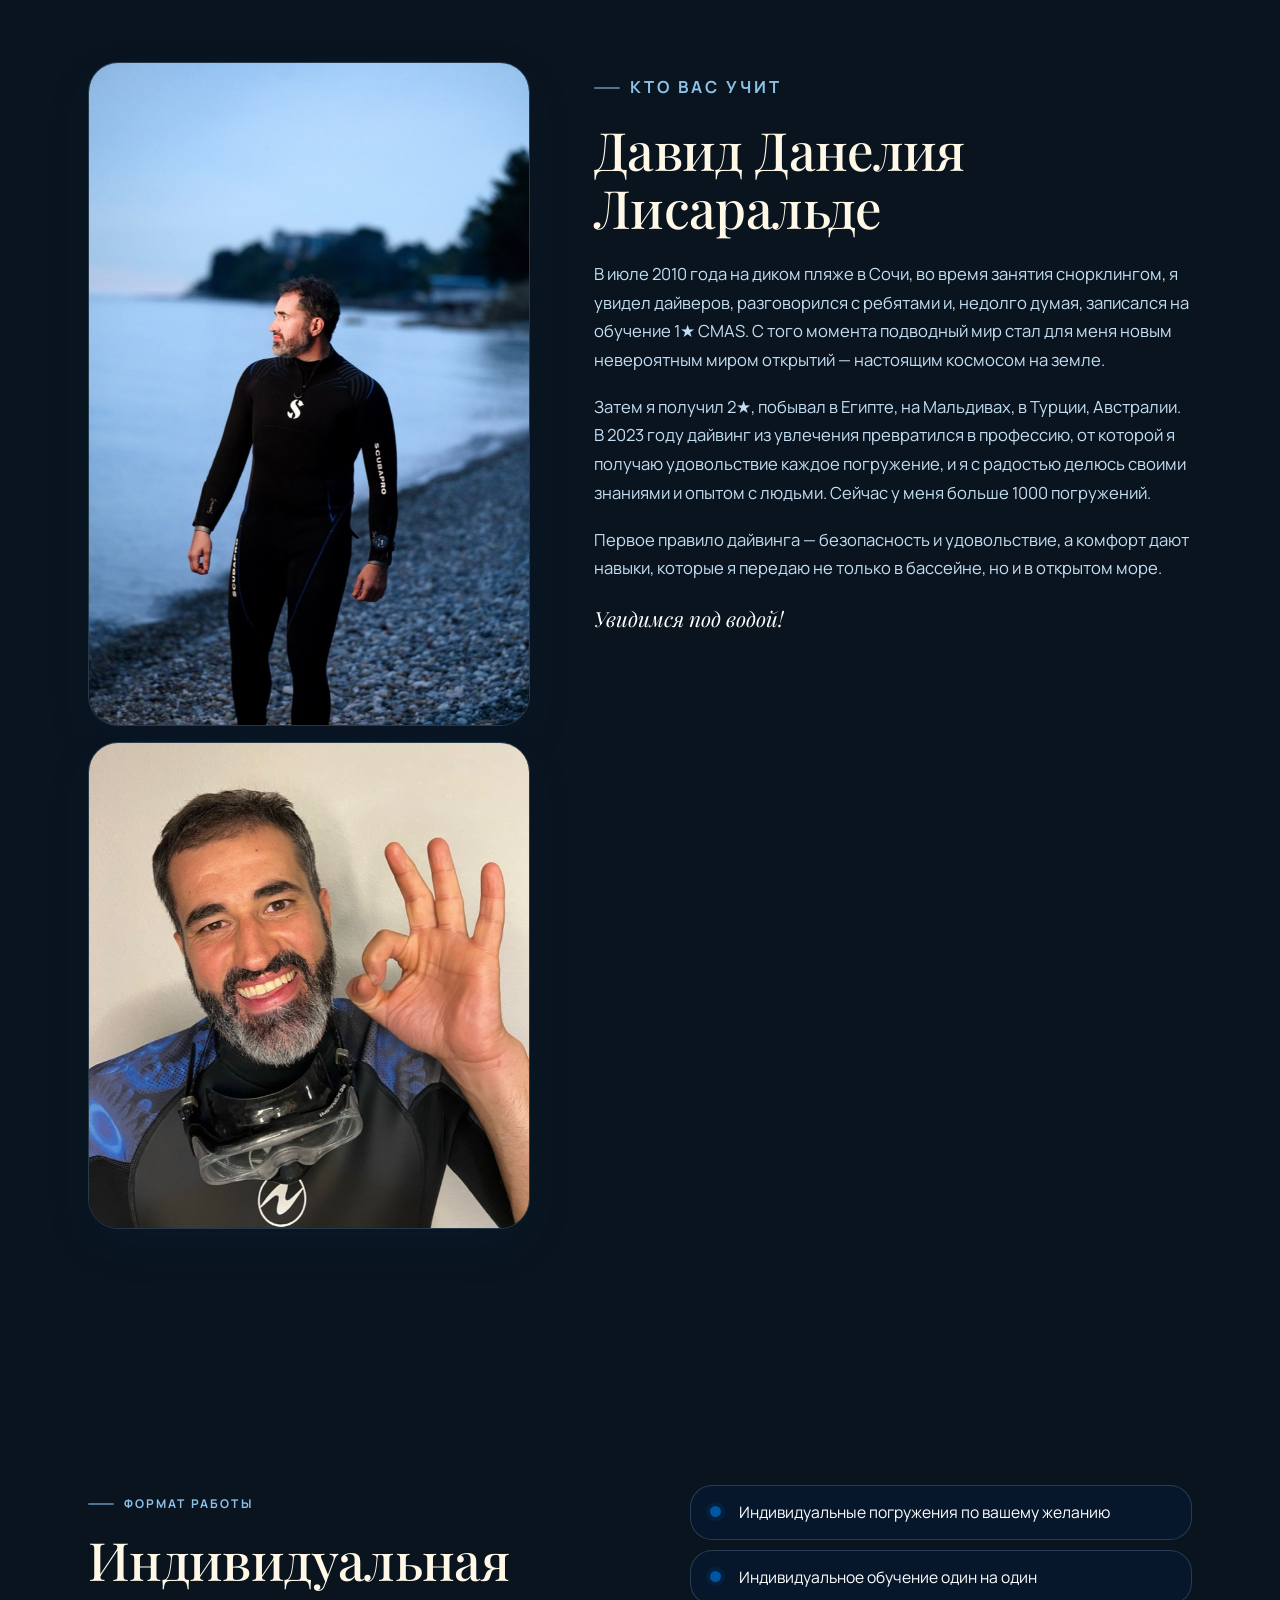
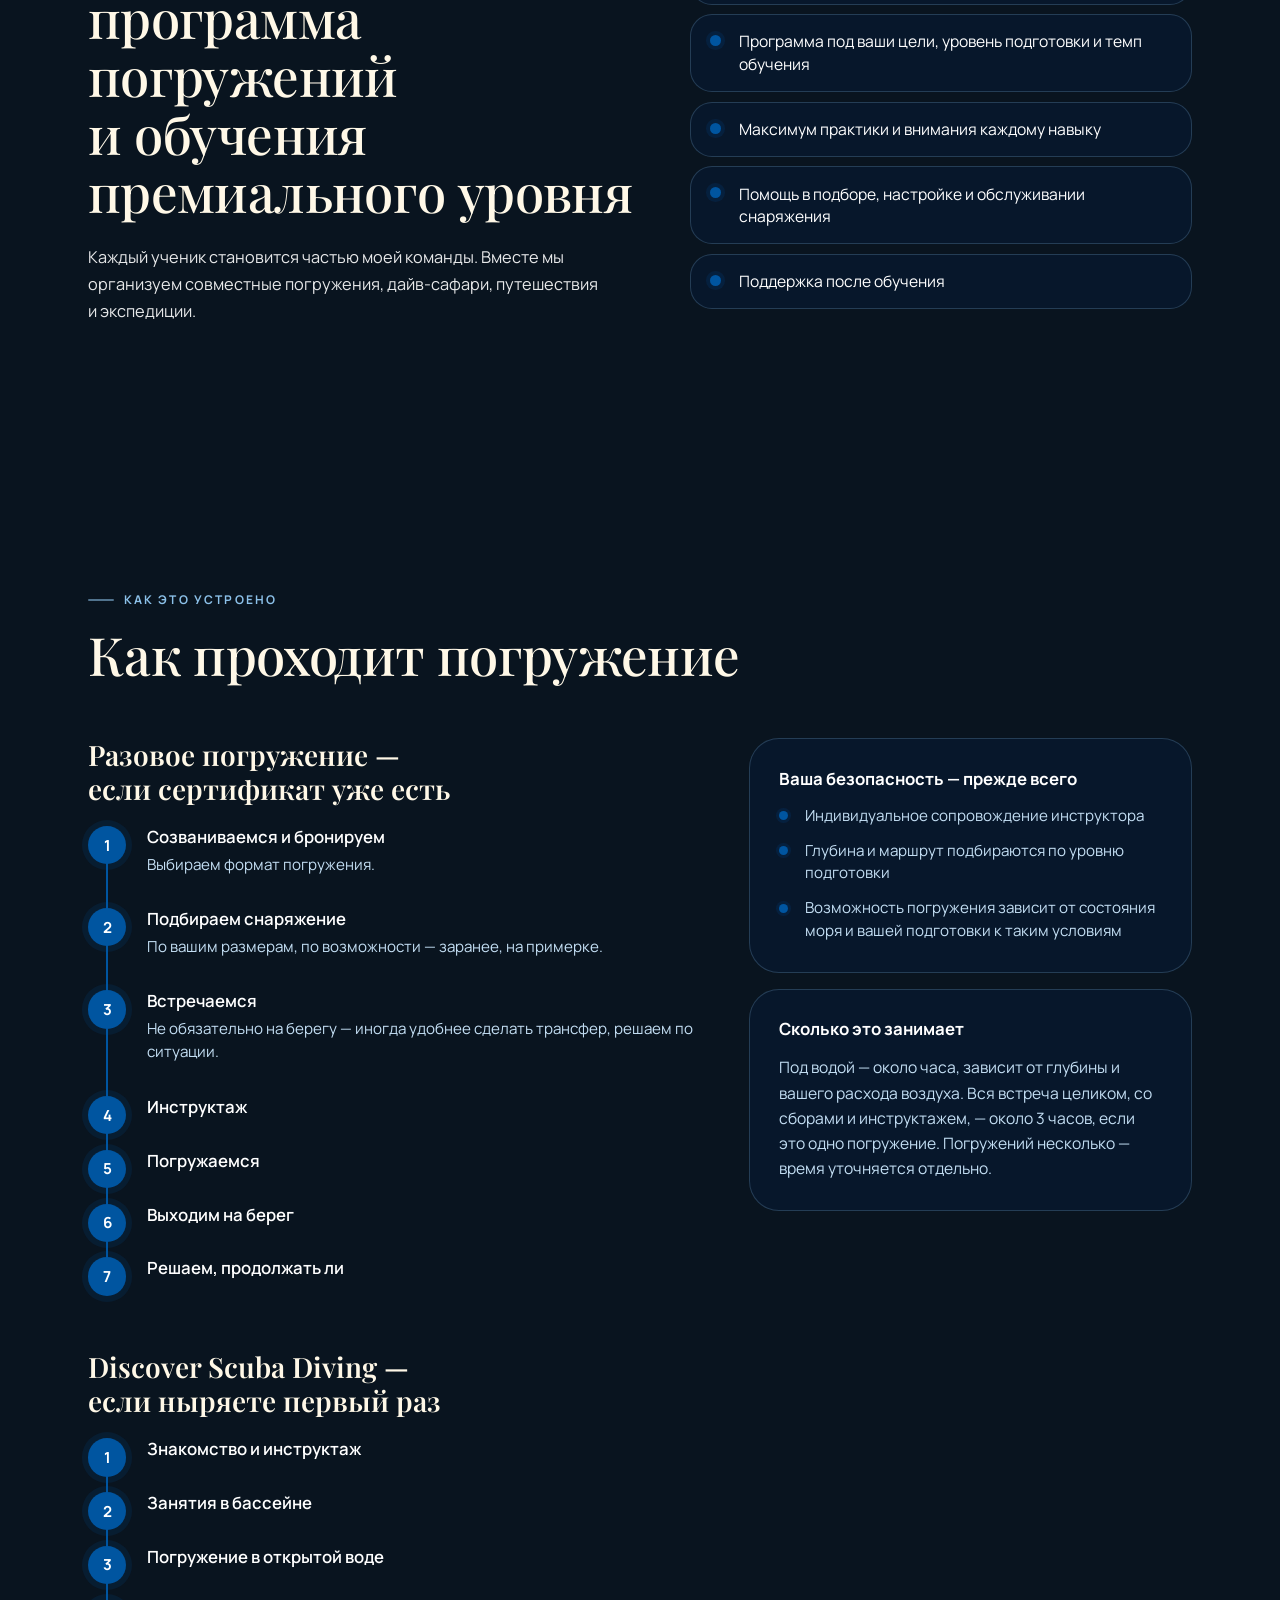
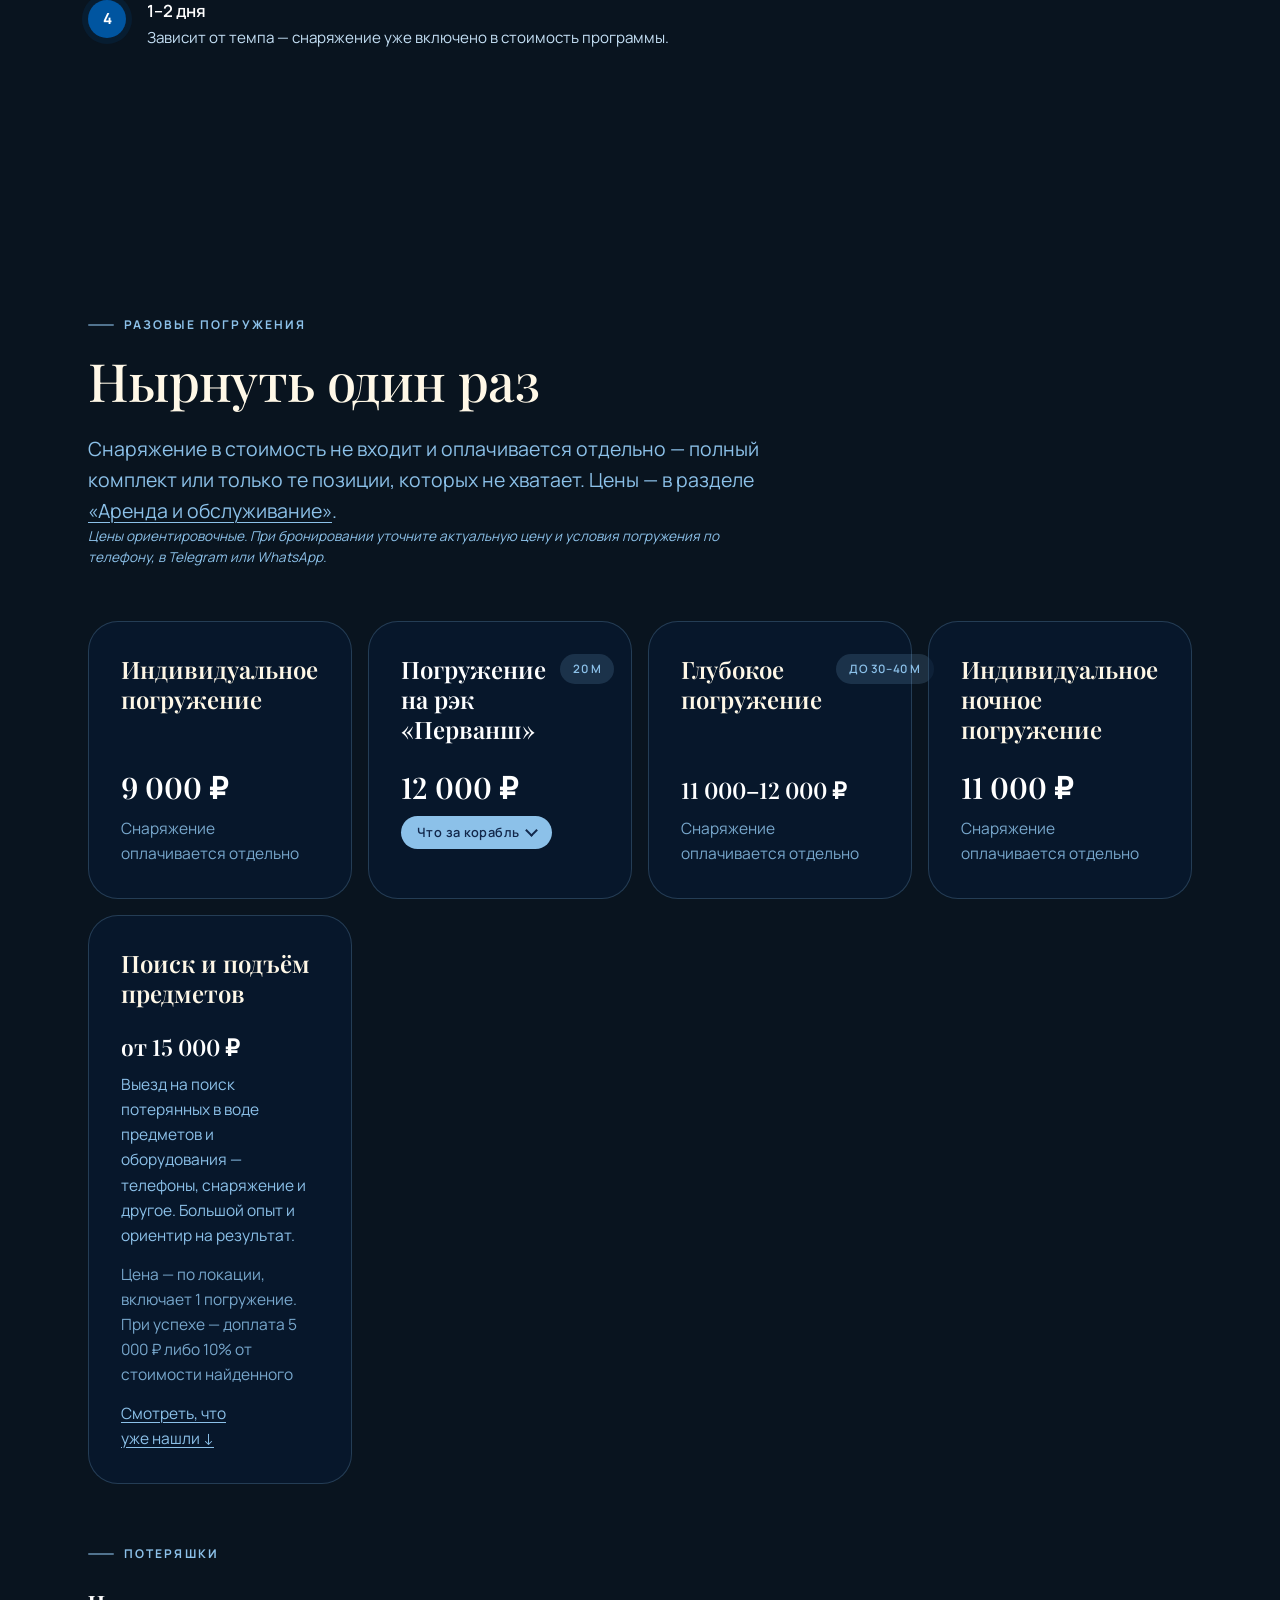
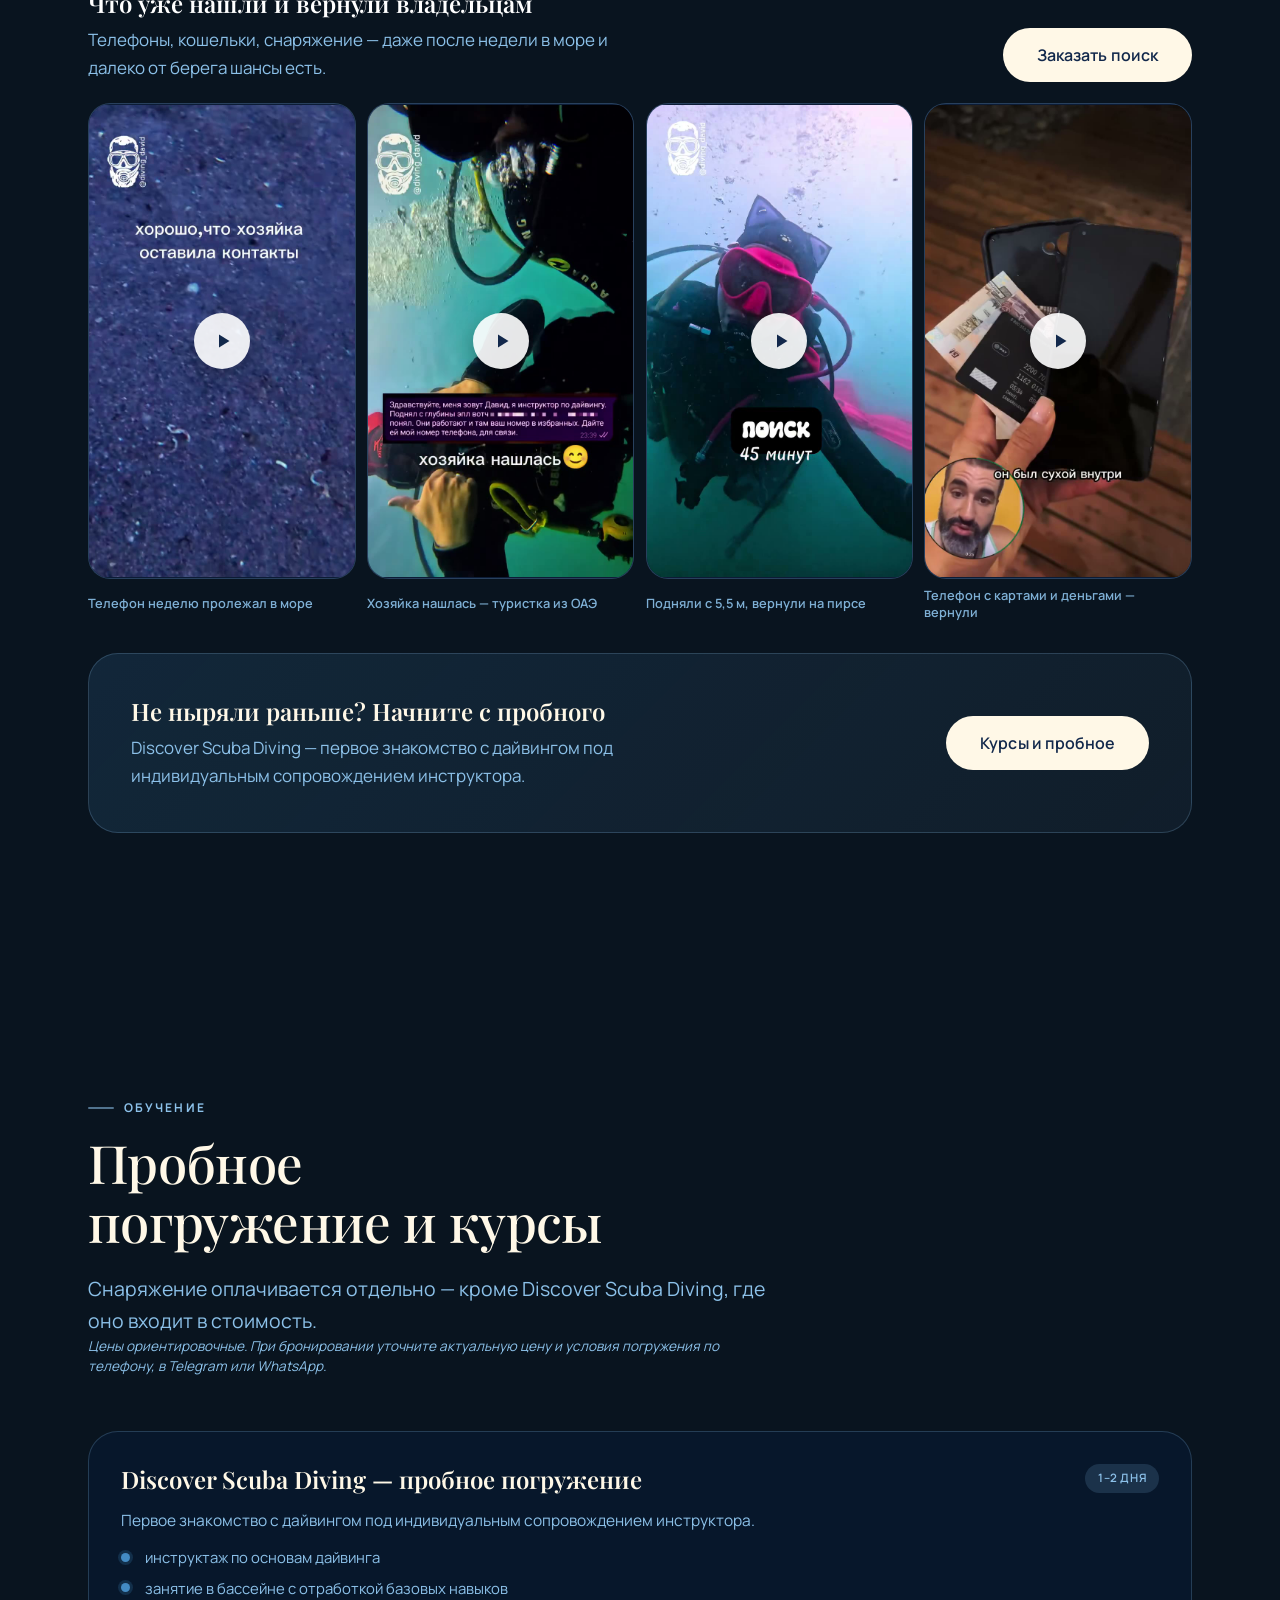
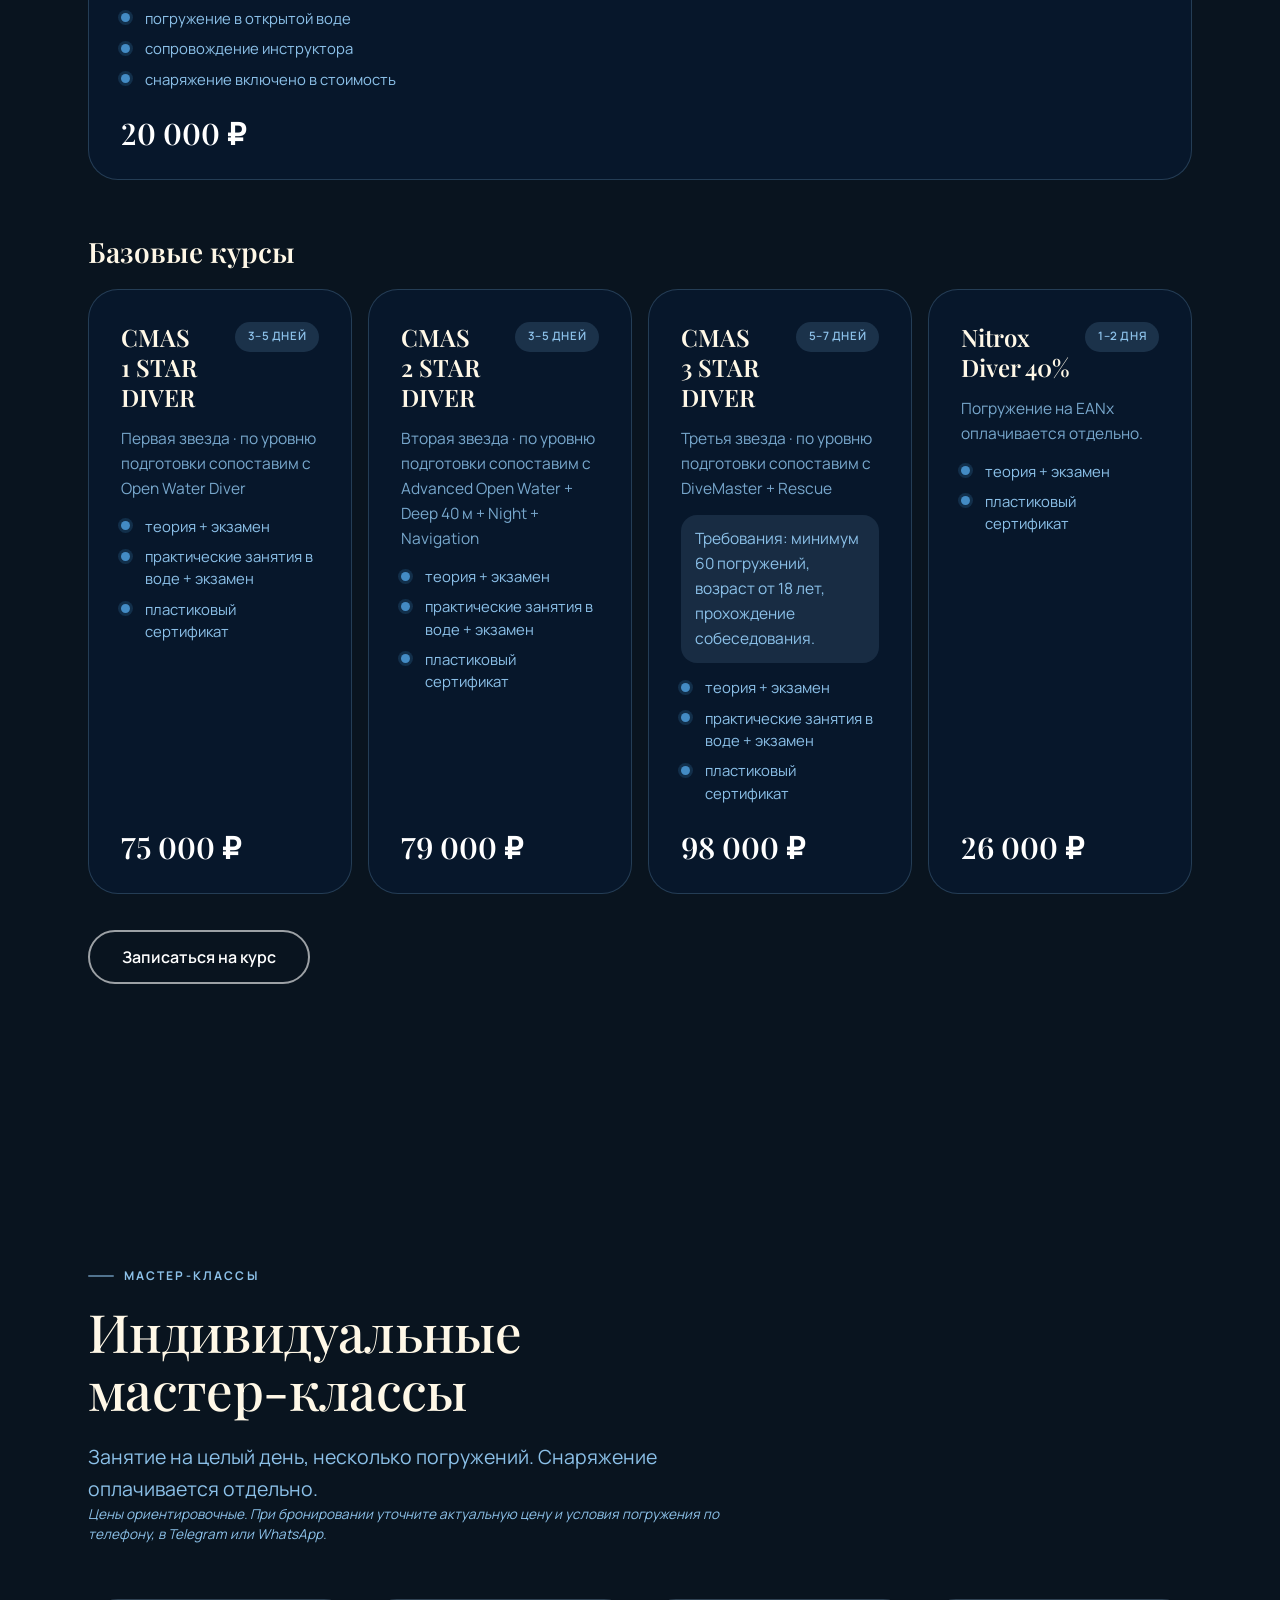
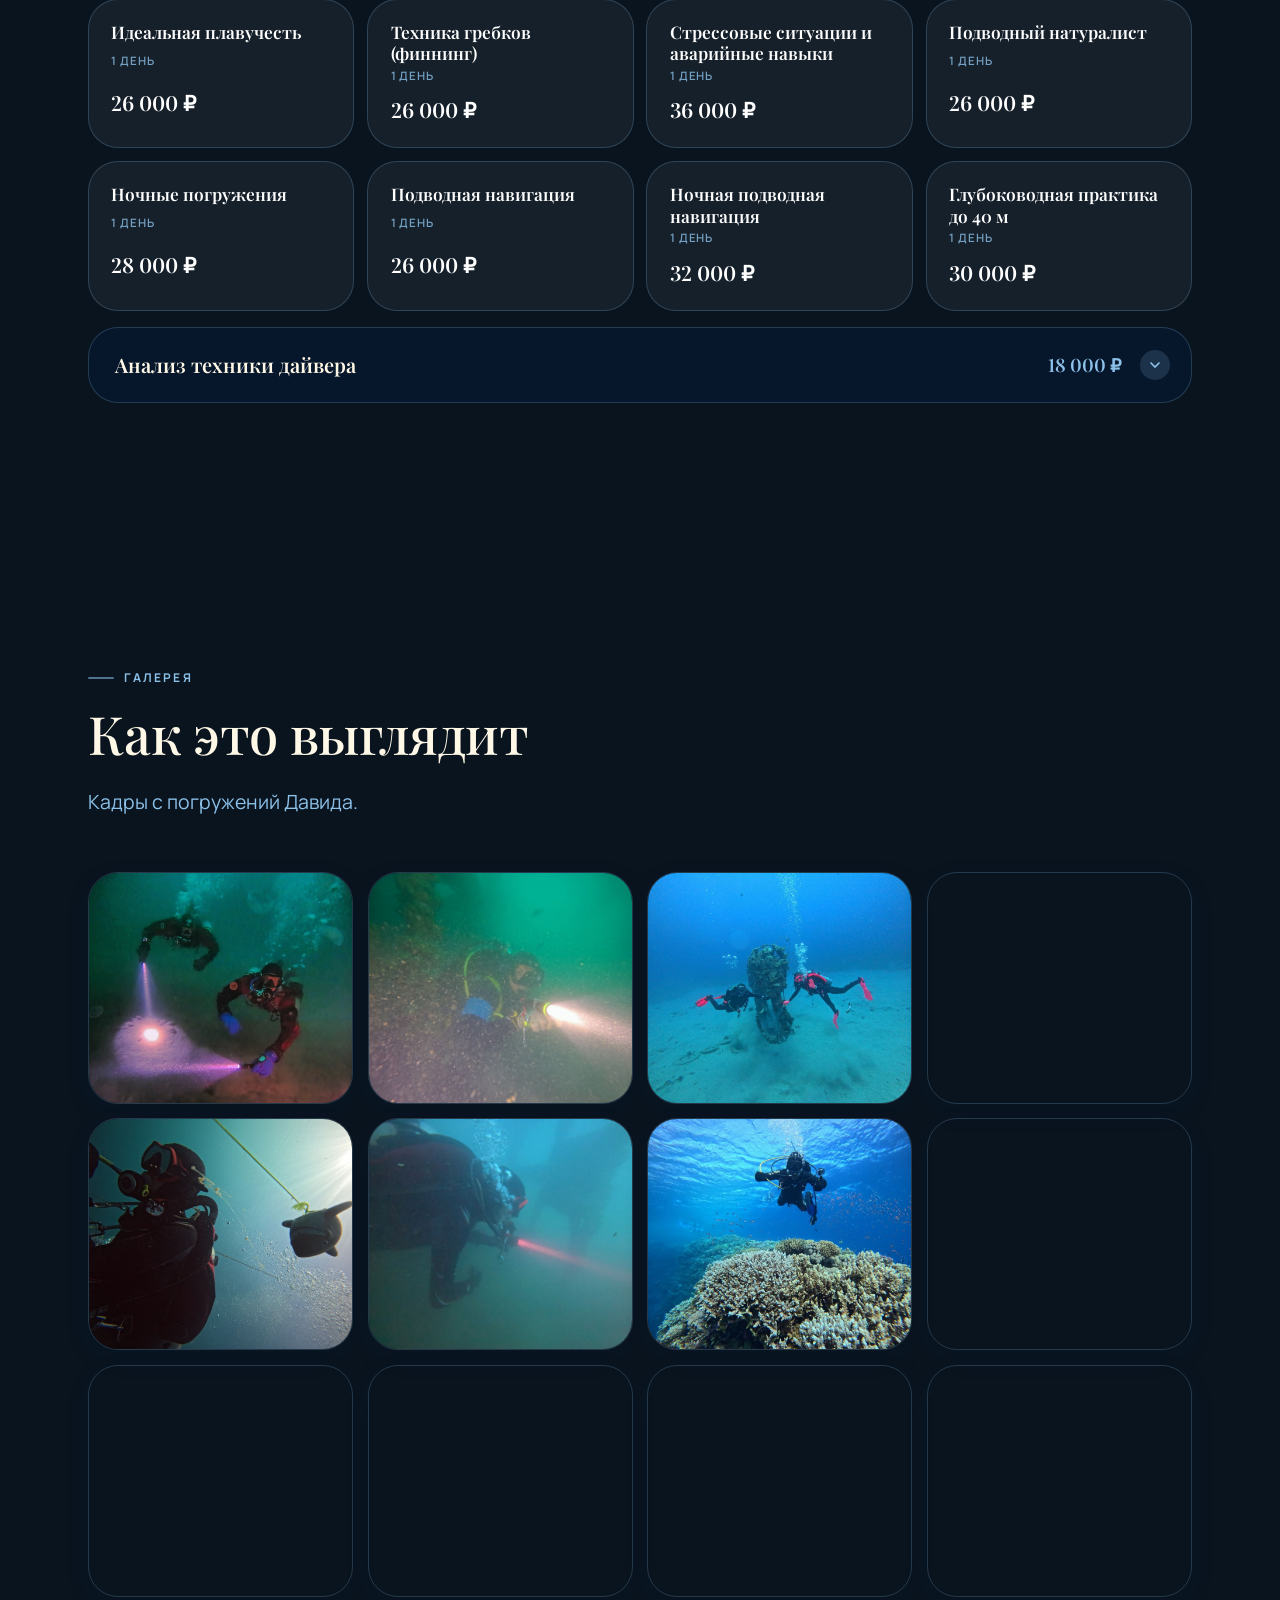
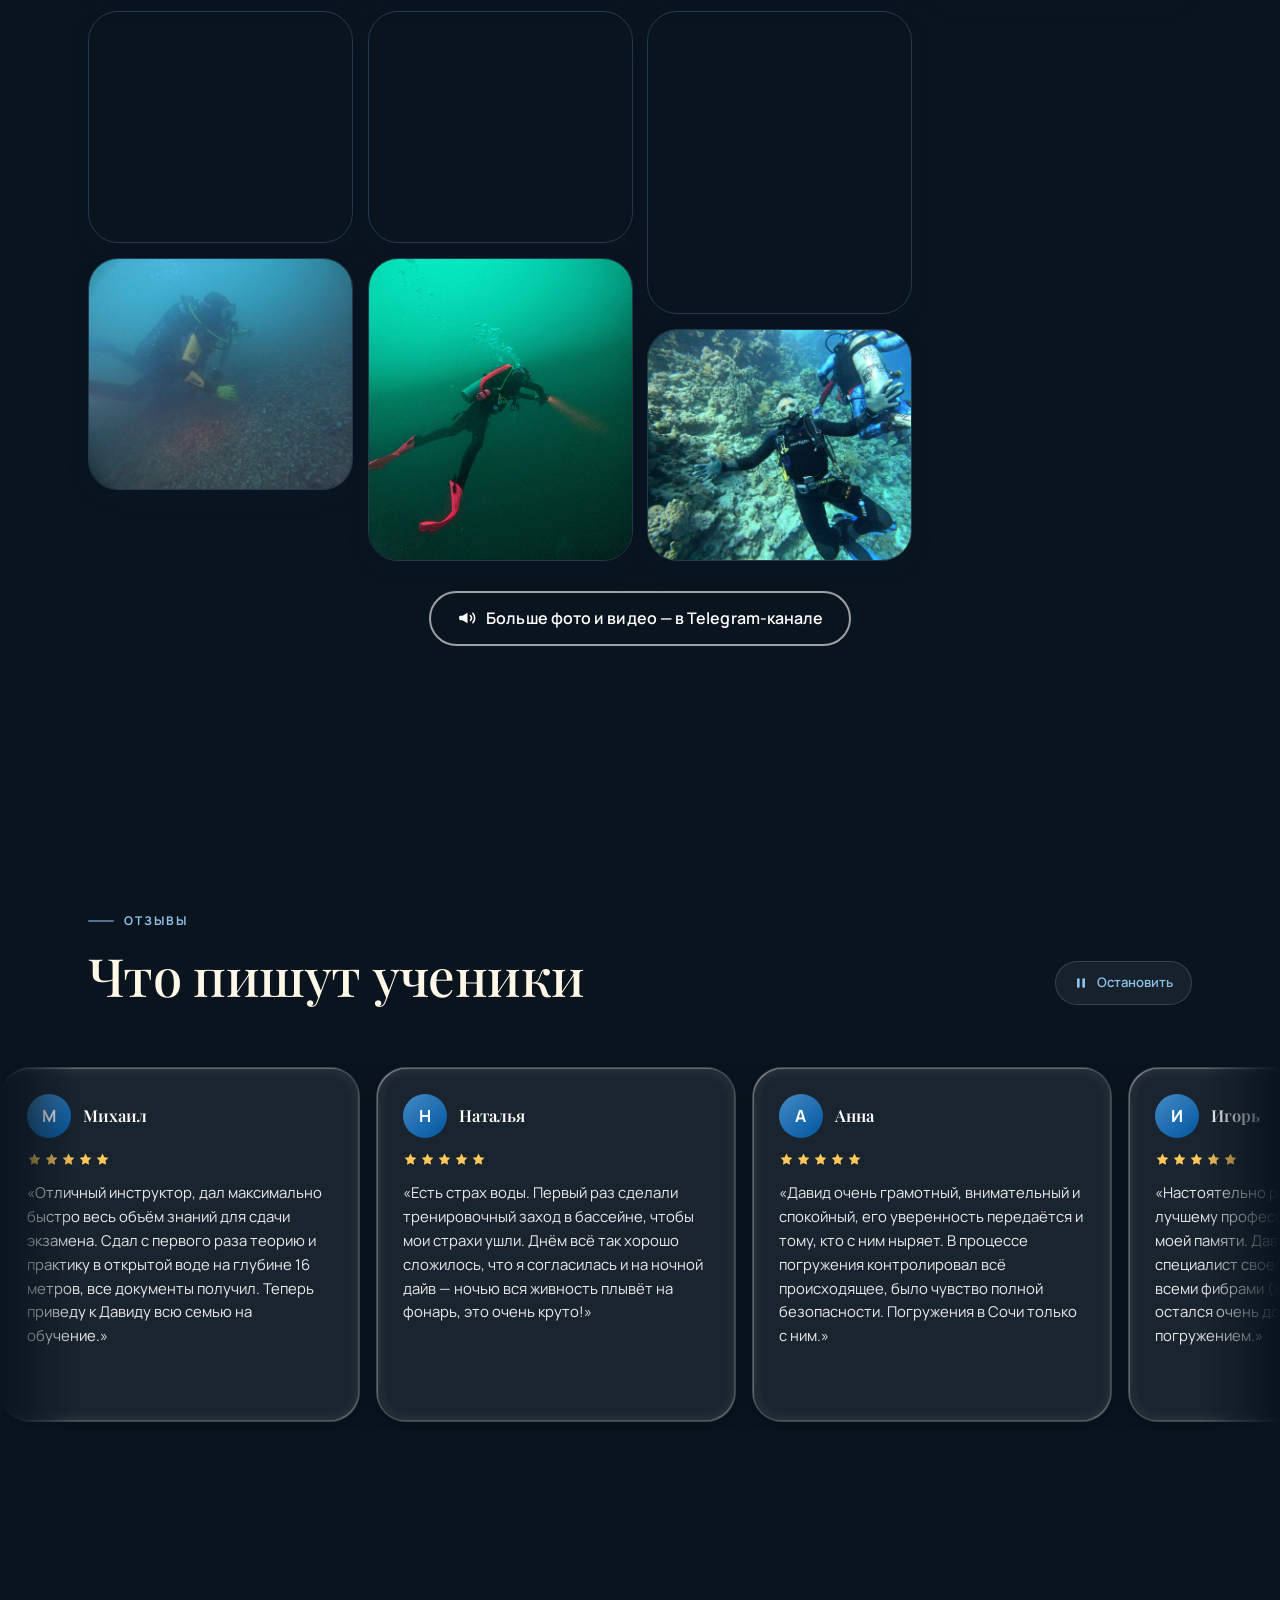
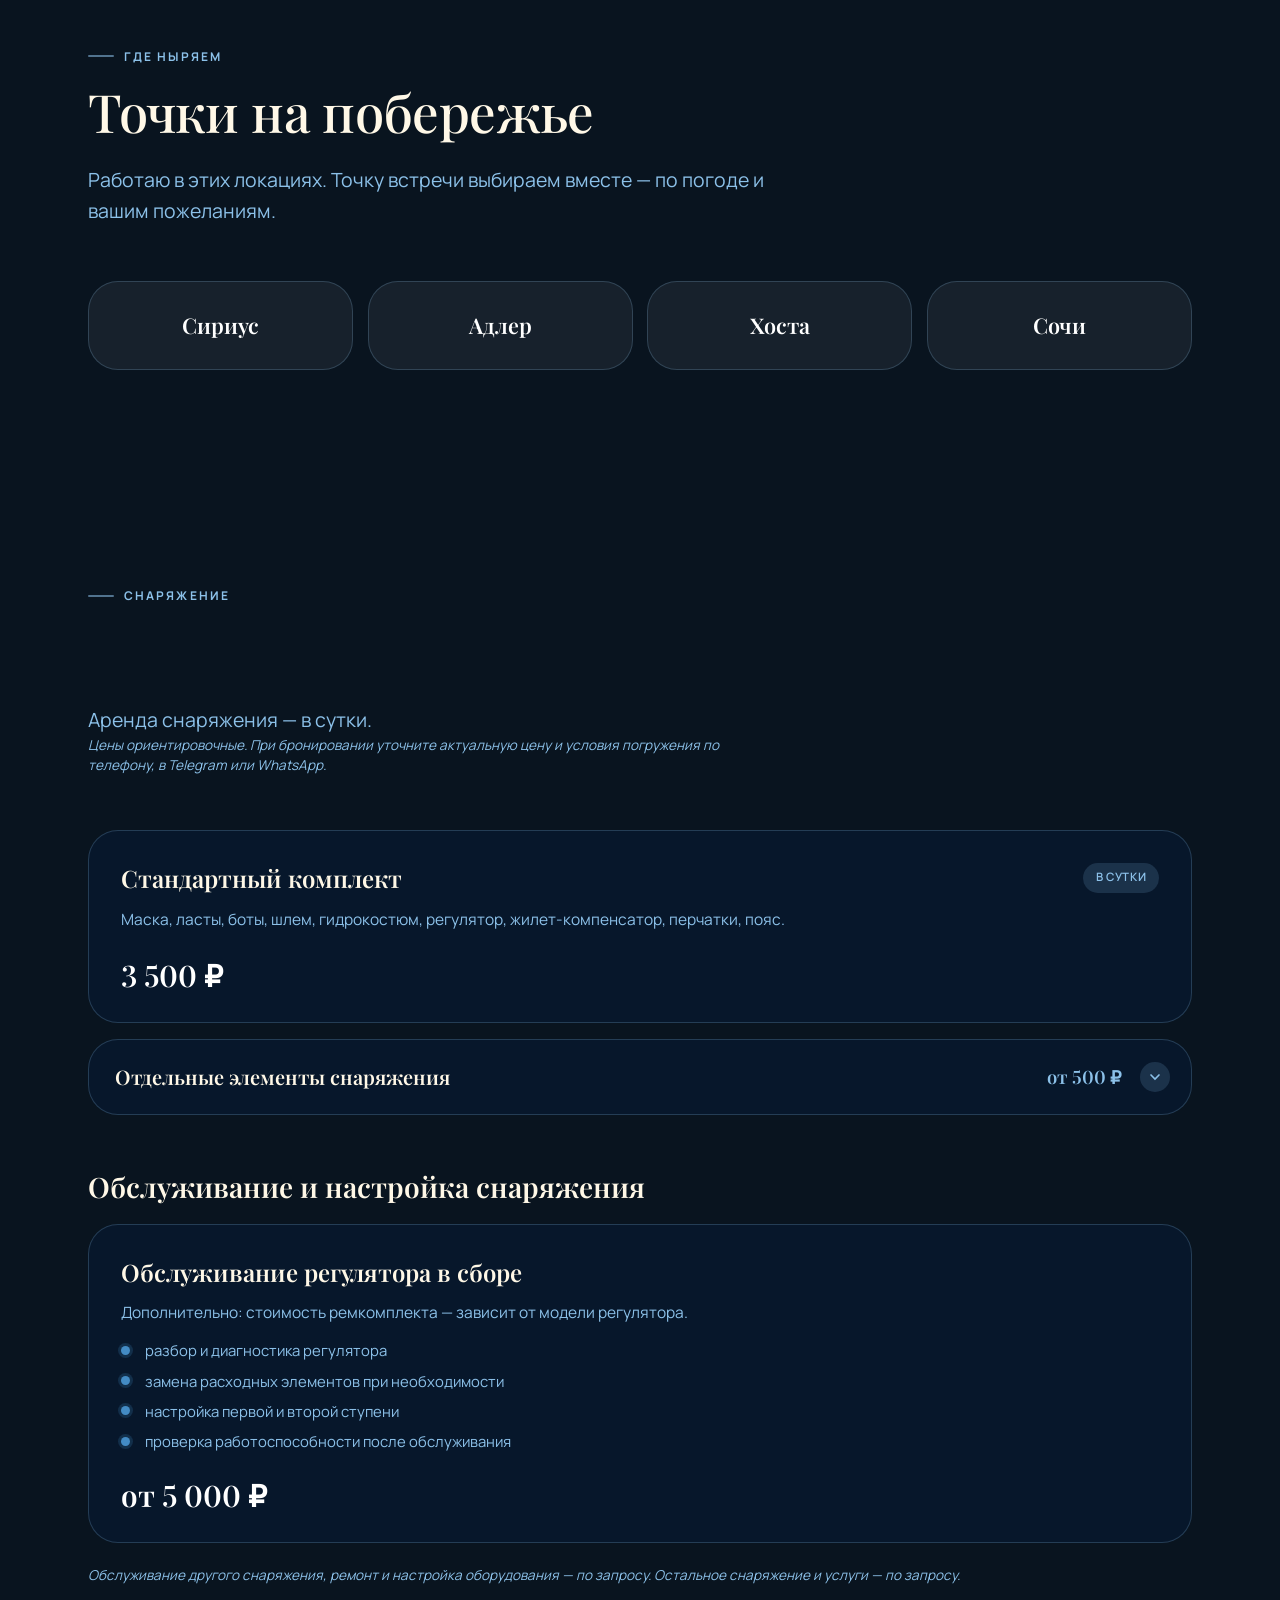
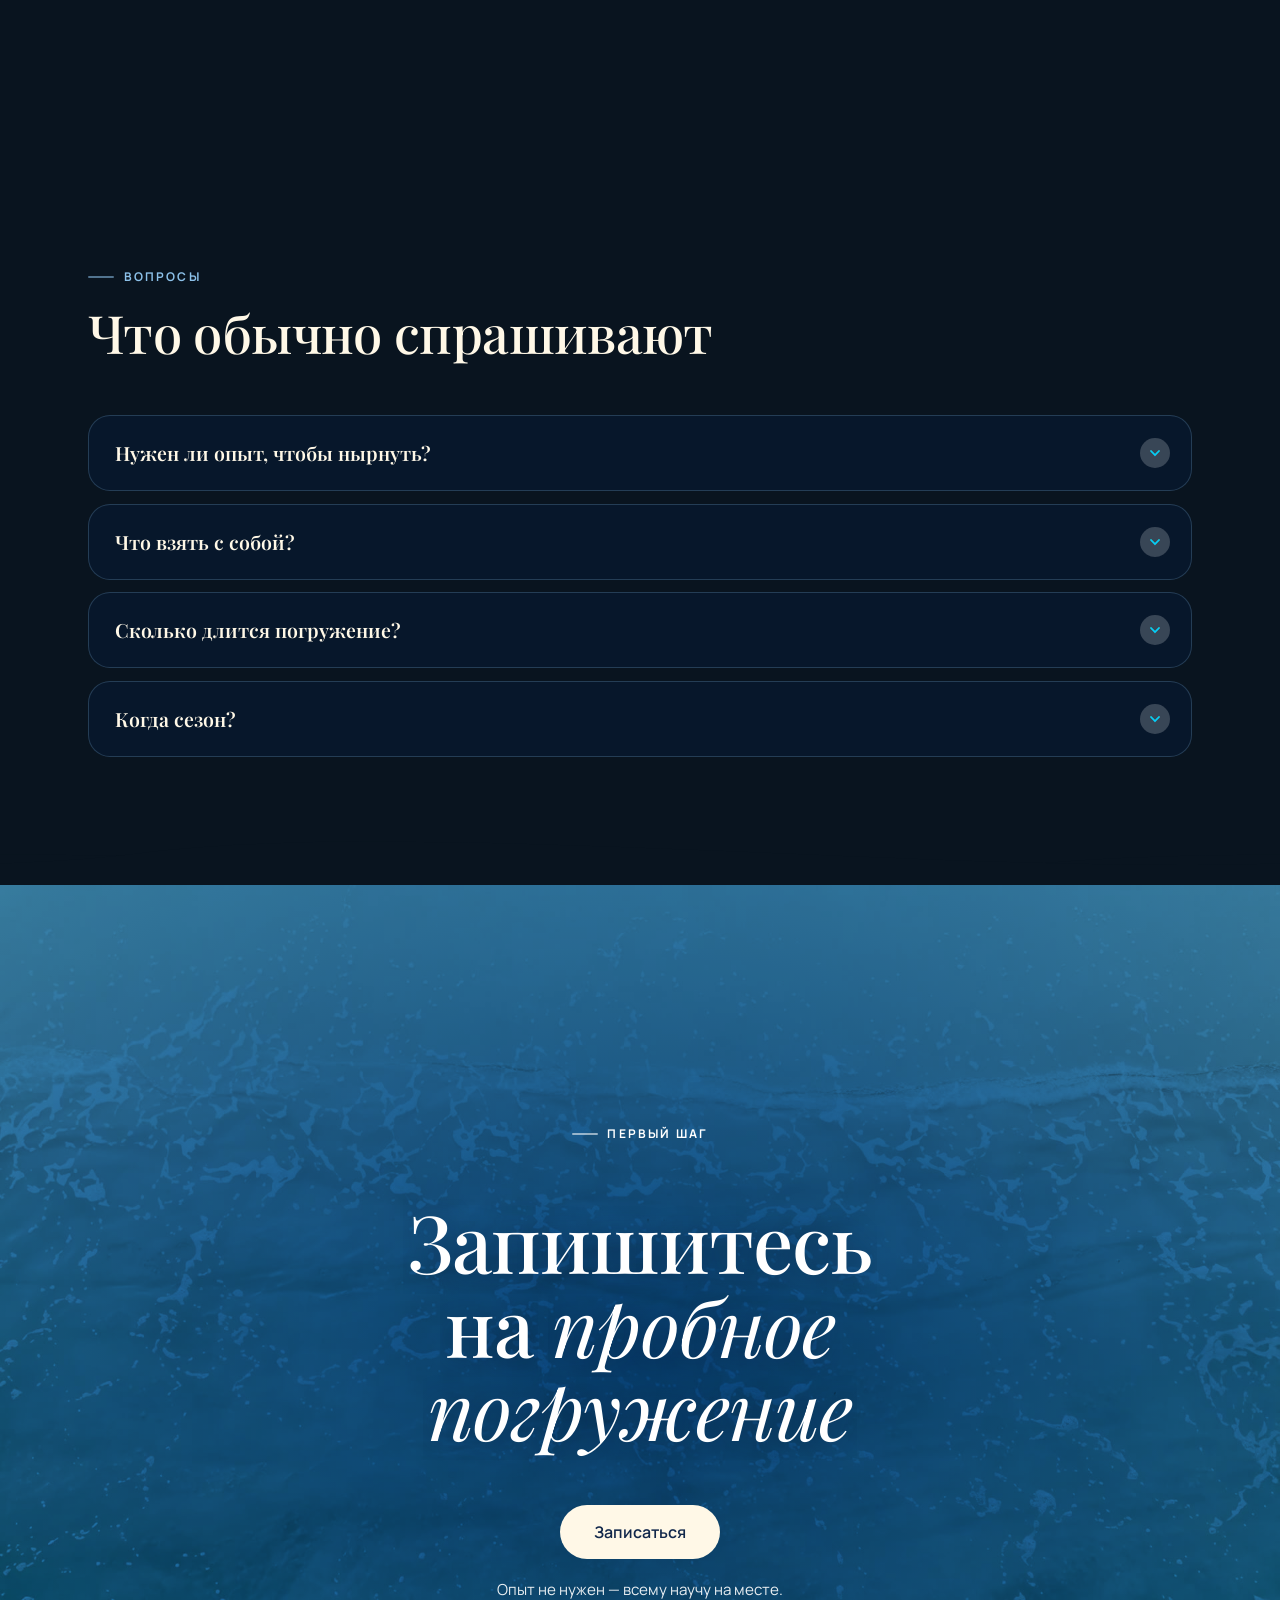
==== commit ba6ad7d3: "Анимированное бургер-меню, облегчённое демо на телефоне, правки обрезки букв и сдвига страницы Co-Au" ====
--- a/demo/index.html
+++ b/demo/index.html
@@ -31,12 +31,12 @@
      узнаёт о них только после загрузки стилей, и текст дольше стоит без шрифта. -->
 <link rel="stylesheet" href="https://fonts.googleapis.com/css2?family=Manrope:wght@400;500;600;700;800&family=Playfair+Display:ital,wght@0,400;0,500;0,600;0,700;1,400;1,500&display=swap">
 <link rel="preload" as="image" href="bg/0.webp" fetchpriority="high">
-<link rel="stylesheet" href="../styles.css?v=20261017">
+<link rel="stylesheet" href="../styles.css?v=20261017b">
 <link rel="preload" as="font" type="font/woff2" href="fonts/oswald-cyrillic.woff2" crossorigin>
-<link rel="stylesheet" href="../motion.css?v=3">
+<link rel="stylesheet" href="../motion.css?v=4">
 <link rel="stylesheet" href="wave.css?v=3">
 <link rel="stylesheet" href="dive.css?v=7">
-<link rel="stylesheet" href="fx.css?v=1">
+<link rel="stylesheet" href="fx.css?v=3">
 <!-- Движение включается только с JS и без «уменьшить движение» -->
 <script>(function(d){d.className+=" js-dive";if(!matchMedia('(prefers-reduced-motion: reduce)').matches)d.classList.add('mo')})(document.documentElement)</script>
 </head>
@@ -98,16 +98,26 @@
 </header>
 
 <nav class="menu" id="menu" hidden aria-label="Мобильное меню">
-  <a href="#about">Инструктор</a>
-  <a href="#dives">Погружения</a>
-  <a href="#courses">Курсы</a>
-  <a href="#masterclass">Мастер-классы</a>
-  <a href="#gallery">Галерея</a>
-  <a href="#reviews">Отзывы</a>
-  <a href="#geo">Где ныряем</a>
-  <a href="#rental">Аренда</a>
-  <a href="#faq">FAQ</a>
-  <a href="#contact">Записаться</a>
+  <div class="menu__links">
+    <a href="#about">Инструктор</a>
+    <a href="#dives">Погружения</a>
+    <a href="#courses">Курсы</a>
+    <a href="#masterclass">Мастер-классы</a>
+    <a href="#gallery">Галерея</a>
+    <a href="#reviews">Отзывы</a>
+    <a href="#geo">Где ныряем</a>
+    <a href="#rental">Аренда</a>
+    <a href="#faq">FAQ</a>
+  </div>
+  <div class="menu__foot">
+    <a class="btn btn--primary btn--wide" href="#contact">Записаться</a>
+    <div class="menu__soc">
+      <a href="tel:+79262150886" aria-label="Позвонить"><svg aria-hidden="true"><use href="#i-phone"></use></svg></a>
+      <a href="https://wa.me/79262150886" target="_blank" rel="noopener" aria-label="WhatsApp"><svg aria-hidden="true"><use href="#i-wa"></use></svg></a>
+      <a href="https://t.me/DriverDM" target="_blank" rel="noopener" aria-label="Telegram — написать напрямую"><svg aria-hidden="true"><use href="#i-tg"></use></svg></a>
+      <a href="https://instagram.com/diving_david" target="_blank" rel="noopener" aria-label="Instagram"><svg aria-hidden="true"><use href="#i-ig"></use></svg></a>
+    </div>
+  </div>
 </nav>
 
 <main id="main">
@@ -1043,10 +1053,10 @@
 }
 </script>
 
-<script src="../script.js?v=20261017" defer></script>
+<script src="../script.js?v=20261017b" defer></script>
 <!-- fx.js — до motion.js: копия заголовка снимается, пока слова ещё не разрезаны -->
-<script src="fx.js?v=1" defer></script>
-<script src="../motion.js?v=3" defer></script>
+<script src="fx.js?v=2" defer></script>
+<script src="../motion.js?v=4" defer></script>
 <script src="wave.js?v=3" defer></script>
 <script src="dive.js?v=7" defer></script>
 </body>
--- a/styles.css
+++ b/styles.css
@@ -1147,3 +1147,68 @@
   /* активная пилюля меню остаётся синей: белый ховер прятал белый текст */
   .nav a.is-active:hover{background:var(--berry);color:#fff;border-color:var(--berry)}
 }
+
+/* ==========================================================================
+   Мобильное меню: раскрывается кругом из кнопки-бургера и сворачивается
+   обратно в неё. Пункты выходят по одному снизу. Открытие длиннее и мягче,
+   закрытие быстрее — человек уже решил уйти, ждать его не нужно.
+   ========================================================================== */
+.menu{
+  justify-content:space-between;gap:1.4rem;overflow-y:auto;overscroll-behavior:contain;
+  padding:calc(var(--hdr) + 1.6rem) var(--gut) calc(1.2rem + env(safe-area-inset-bottom));
+  background:radial-gradient(110% 60% at 100% 0%,rgba(67,139,196,.26),transparent 62%),var(--ocean);
+  clip-path:circle(0px at var(--cx,92%) var(--cy,44px));
+  transition:clip-path .44s cubic-bezier(.77,0,.175,1);
+}
+.menu.is-open{
+  clip-path:circle(160vmax at var(--cx,92%) var(--cy,44px));
+  transition:clip-path .75s cubic-bezier(.32,.72,0,1);
+}
+
+.menu__links{display:grid;counter-reset:mi}
+.menu .menu__links a{
+  counter-increment:mi;display:flex;align-items:baseline;gap:1rem;
+  padding:.42rem .1rem;border-radius:0;
+  font-size:clamp(1.4rem,min(6.4vw,4.2vh),2.4rem);line-height:1.15;
+  border-bottom:1px solid var(--line-dark);
+}
+.menu .menu__links a::before{
+  content:counter(mi,decimal-leading-zero);
+  font:600 .72rem/1 var(--body);letter-spacing:.14em;color:var(--sky);opacity:.75;
+  min-width:1.6rem;translate:0 -.55em;
+}
+.menu .menu__links a.is-active{color:var(--sky)}
+
+.menu__foot{display:grid;gap:.8rem}
+.menu .menu__foot .btn{font:600 1rem/1 var(--body);padding:.9rem 2rem;color:#fff;border-radius:var(--pill)}
+.menu__soc{display:flex;gap:.6rem}
+.menu .menu__soc a{
+  width:52px;height:52px;padding:0;display:grid;place-items:center;
+  border:1px solid var(--line-dark);border-radius:50%;color:var(--sky);
+}
+.menu__soc svg{width:21px;height:21px}
+
+/* пункты: выходят снизу по очереди, при закрытии гаснут разом и быстро */
+.menu__links a,.menu__foot > *{
+  opacity:0;translate:0 26px;
+  transition:opacity .2s ease,translate .3s ease,color .25s var(--ease),background .25s var(--ease);
+}
+.menu.is-open .menu__links a,.menu.is-open .menu__foot > *{
+  opacity:1;translate:0 0;
+  transition:opacity .6s cubic-bezier(.23,1,.32,1),translate .8s cubic-bezier(.23,1,.32,1),color .25s var(--ease),background .25s var(--ease);
+  transition-delay:calc(.14s + var(--i,0) * 40ms);
+}
+
+@media (hover:hover){
+  .menu .menu__links a:hover{background:none;padding-left:.1rem;color:var(--sky)}
+  .menu .menu__soc a:hover{color:#fff;border-color:var(--sky);background:rgba(140,193,233,.14)}
+}
+.menu .menu__links a:active,.menu .menu__soc a:active{transform:scale(.97)}
+
+/* «меньше движения»: без круга и выезда, только мягкое проявление */
+@media (prefers-reduced-motion:reduce){
+  .menu,.menu.is-open{clip-path:none}
+  .menu{opacity:0;transition:opacity .2s ease !important}
+  .menu.is-open{opacity:1}
+  .menu__links a,.menu__foot > *{translate:none}
+}
--- a/motion.css
+++ b/motion.css
@@ -38,6 +38,7 @@
 .w{display:inline-block;overflow:hidden;vertical-align:top;padding:0 .06em .14em;margin:0 -.06em -.14em}
 .w__i{display:inline-block;transform:translateY(108%);transition:transform 1s var(--ease-out);transition-delay:calc(var(--i,0) * 55ms)}
 .is-words .w__i{transform:none}
+.is-shown .w{overflow:visible}
 
 /* ---------------------------------------------------------------- HERO
    Первый экран стоит на месте, следующие блоки наезжают на него, как лист
--- a/demo/fx.css
+++ b/demo/fx.css
@@ -15,13 +15,18 @@
 .mo .hero__sea .h1{text-shadow:none}
 .fx-defs{position:absolute;width:0;height:0;overflow:hidden}
 
-/* лучи света сквозь толщу воды */
+/* лучи света сквозь толщу воды. Сам слой ровно в экран: если фиксированный
+   слой шире экрана, iPhone даёт сдвинуть страницу вбок. Запас ширины для
+   покачивания — у внутреннего слоя, под overflow:hidden. */
 .fx-rays{
-  position:fixed;inset:-10% -20% 0;z-index:1;pointer-events:none;opacity:0;
+  position:fixed;inset:0;z-index:1;pointer-events:none;opacity:0;overflow:hidden;
+  -webkit-mask-image:linear-gradient(#000,rgba(0,0,0,.5) 35%,transparent 75%);
+          mask-image:linear-gradient(#000,rgba(0,0,0,.5) 35%,transparent 75%);
+}
+.fx-rays::before{
+  content:"";position:absolute;inset:-10% -20% 0;
   background:
     repeating-linear-gradient(100deg,transparent 0 7%,rgba(255,255,255,.07) 9%,transparent 12% 17%,rgba(255,255,255,.045) 19%,transparent 23% 30%);
-  -webkit-mask-image:linear-gradient(#000,rgba(0,0,0,.5) 35%,transparent 75%);
-          mask-image:linear-gradient(#000,rgba(0,0,0,.5) 35%,transparent 75%);
   mix-blend-mode:screen;transform-origin:50% 0;
   animation:raysSway 11s ease-in-out infinite alternate;
 }
@@ -50,8 +55,9 @@
 
 /* ---------------------------------------- волна: текст выходит из-под шторки */
 .mo .wave.is-live .wave__copy > *{
-  -webkit-clip-path:inset(0 0 calc((1 - var(--wave-copy,0)) * 100%) 0);
-          clip-path:inset(0 0 calc((1 - var(--wave-copy,0)) * 100%) 0);
+  /* в конце шторка уходит за края с запасом: иначе срезались хвосты курсива и «у», «р» */
+  -webkit-clip-path:inset(-30% -12% calc((1 - var(--wave-copy,0)) * 130% - 30%) -12%);
+          clip-path:inset(-30% -12% calc((1 - var(--wave-copy,0)) * 130% - 30%) -12%);
   scale:calc(.96 + var(--wave-copy,0) * .04);
 }
 /* кнопка «заливается» водой снизу при наведении */
@@ -68,3 +74,23 @@
 @media (prefers-reduced-motion:reduce){
   .fx-rays,.fx-bubbles,.hero__sea{display:none !important}
 }
+
+/* страница не сдвигается вбок пальцем и не «отъезжает» за края.
+   Только на body: свой overflow у html отменил бы передачу overflow body
+   окну, body стал бы контейнером прокрутки — и закрепление (sticky) первого
+   экрана и волны перестало бы работать. */
+body.dive{overflow-x:clip;overscroll-behavior-x:none}
+
+/* ---------------------------------------------------------- телефон
+   На телефоне тяжёлое отключено: SVG-рябь перерисовывает крупный текст
+   на каждом кадре скролла, а размытие блоков и смешивание слоя лучей
+   нагружают видеочип. Преломление остаётся — дрожит сдвигом, а не фильтром. */
+@media (hover:none),(max-width:700px){
+  .mo .hero__sea{filter:none;opacity:.42;animation:seaWob 2.8s ease-in-out infinite alternate}
+  .fx-rays::before{mix-blend-mode:normal;animation:none;transform:skewX(-3deg)}
+  .mo .dive main .rise,.mo .dive main .stagger > *{filter:none}
+}
+@keyframes seaWob{
+  from{transform:translate3d(-3px,.06em,0) scaleY(1.05) skewX(-2deg)}
+  to{transform:translate3d(3px,.06em,0) scaleY(1.05) skewX(2deg)}
+}
